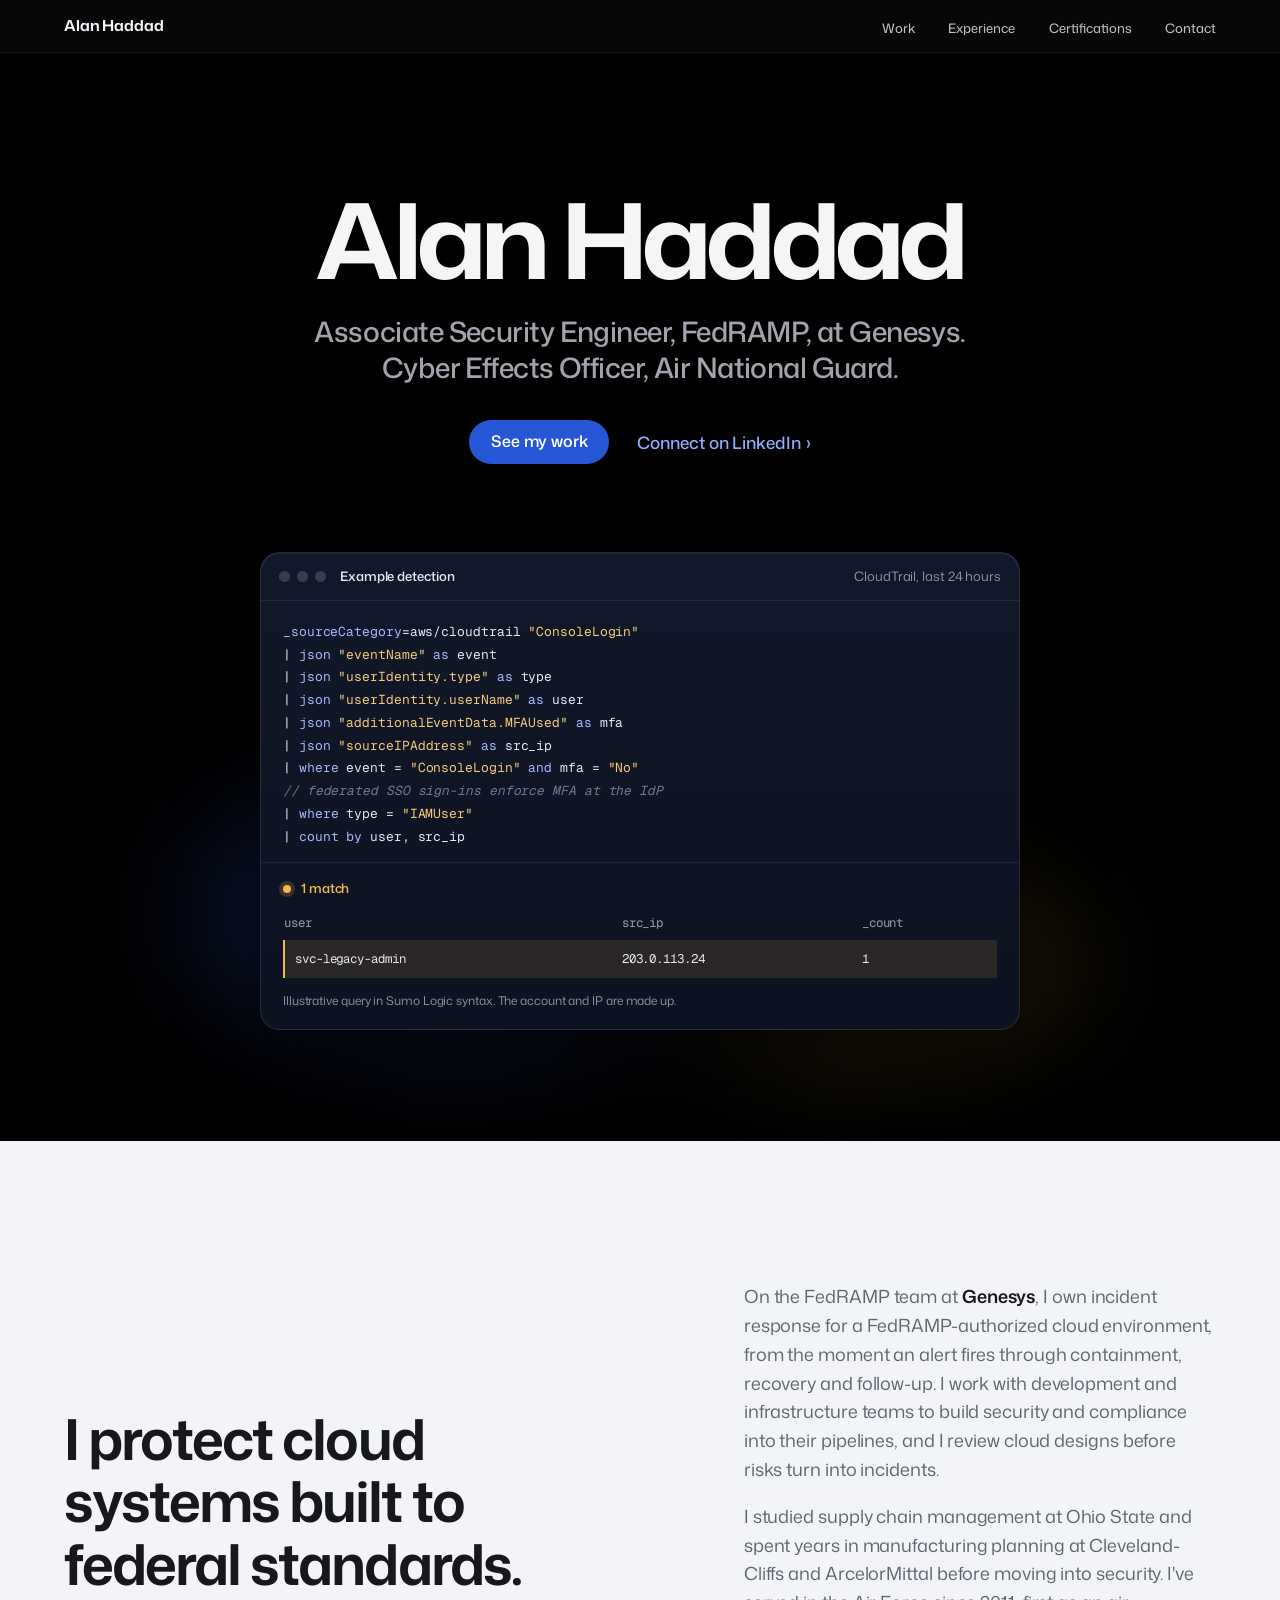
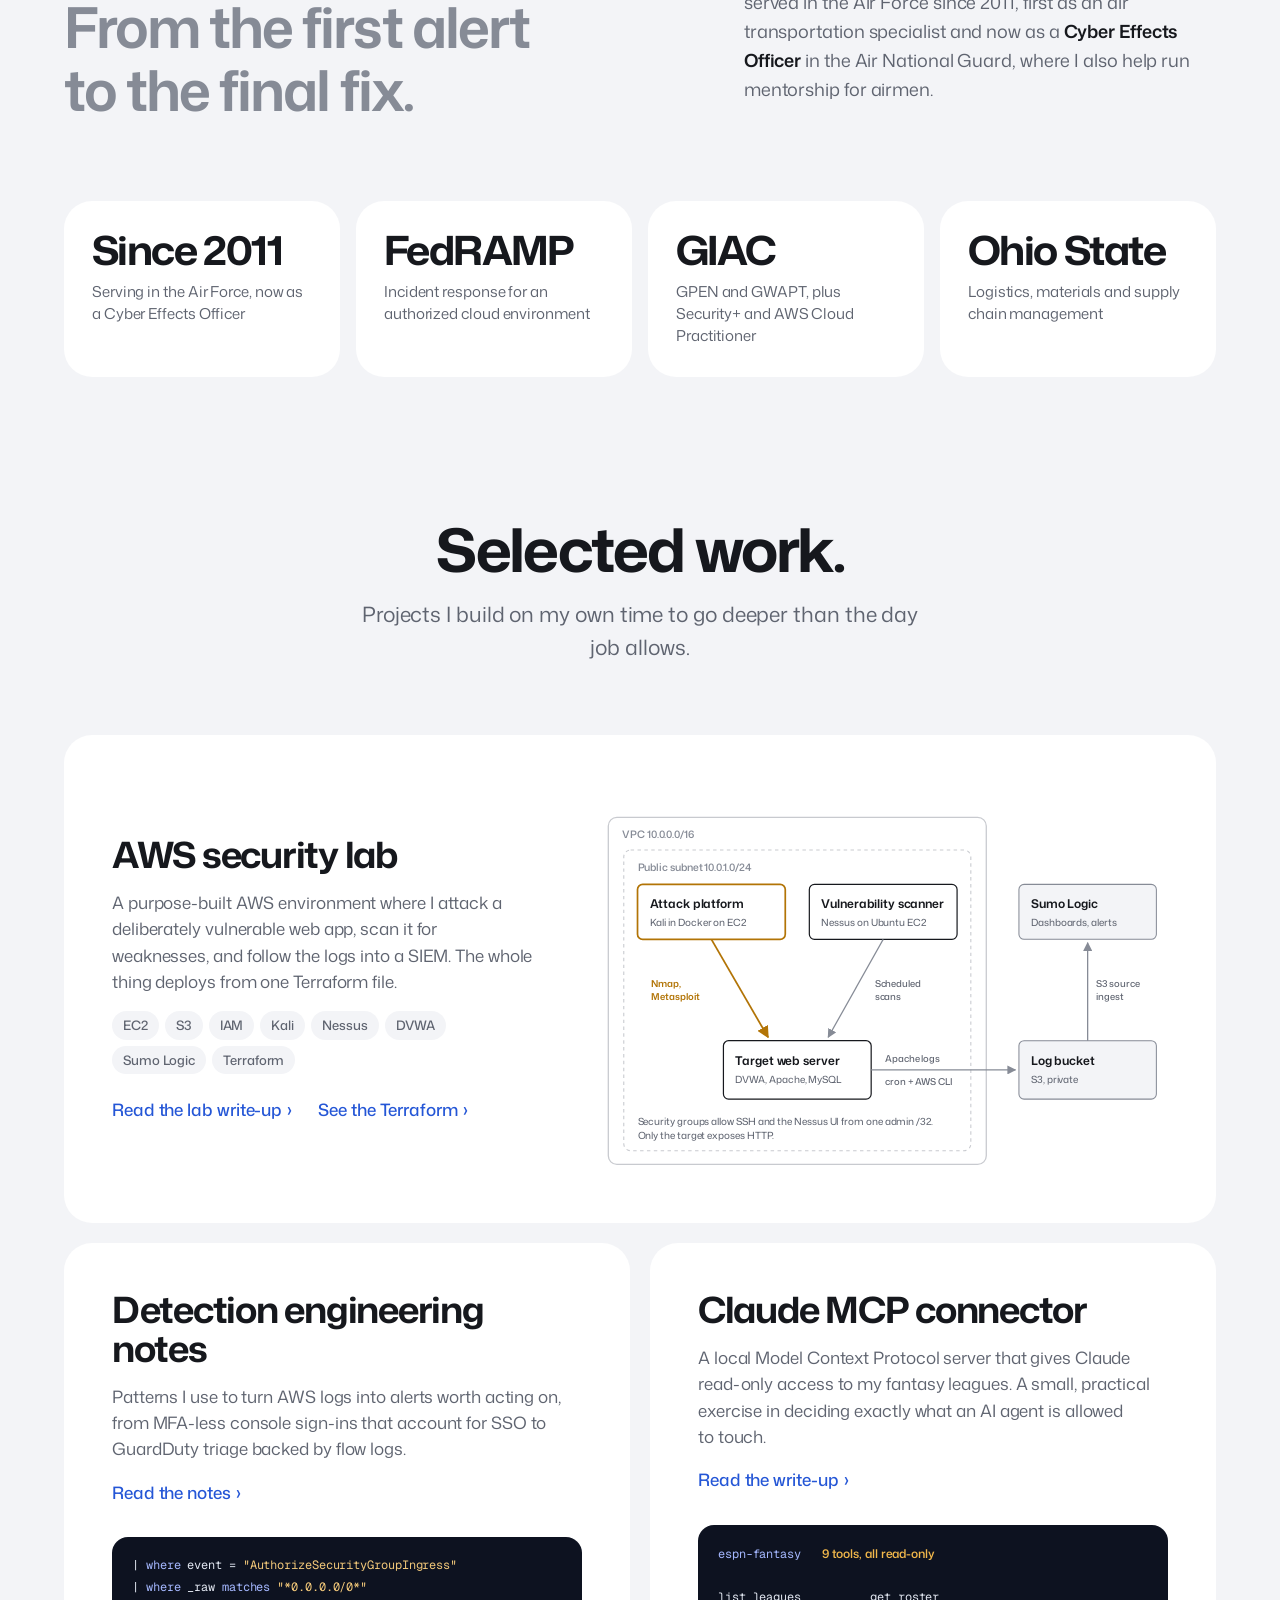
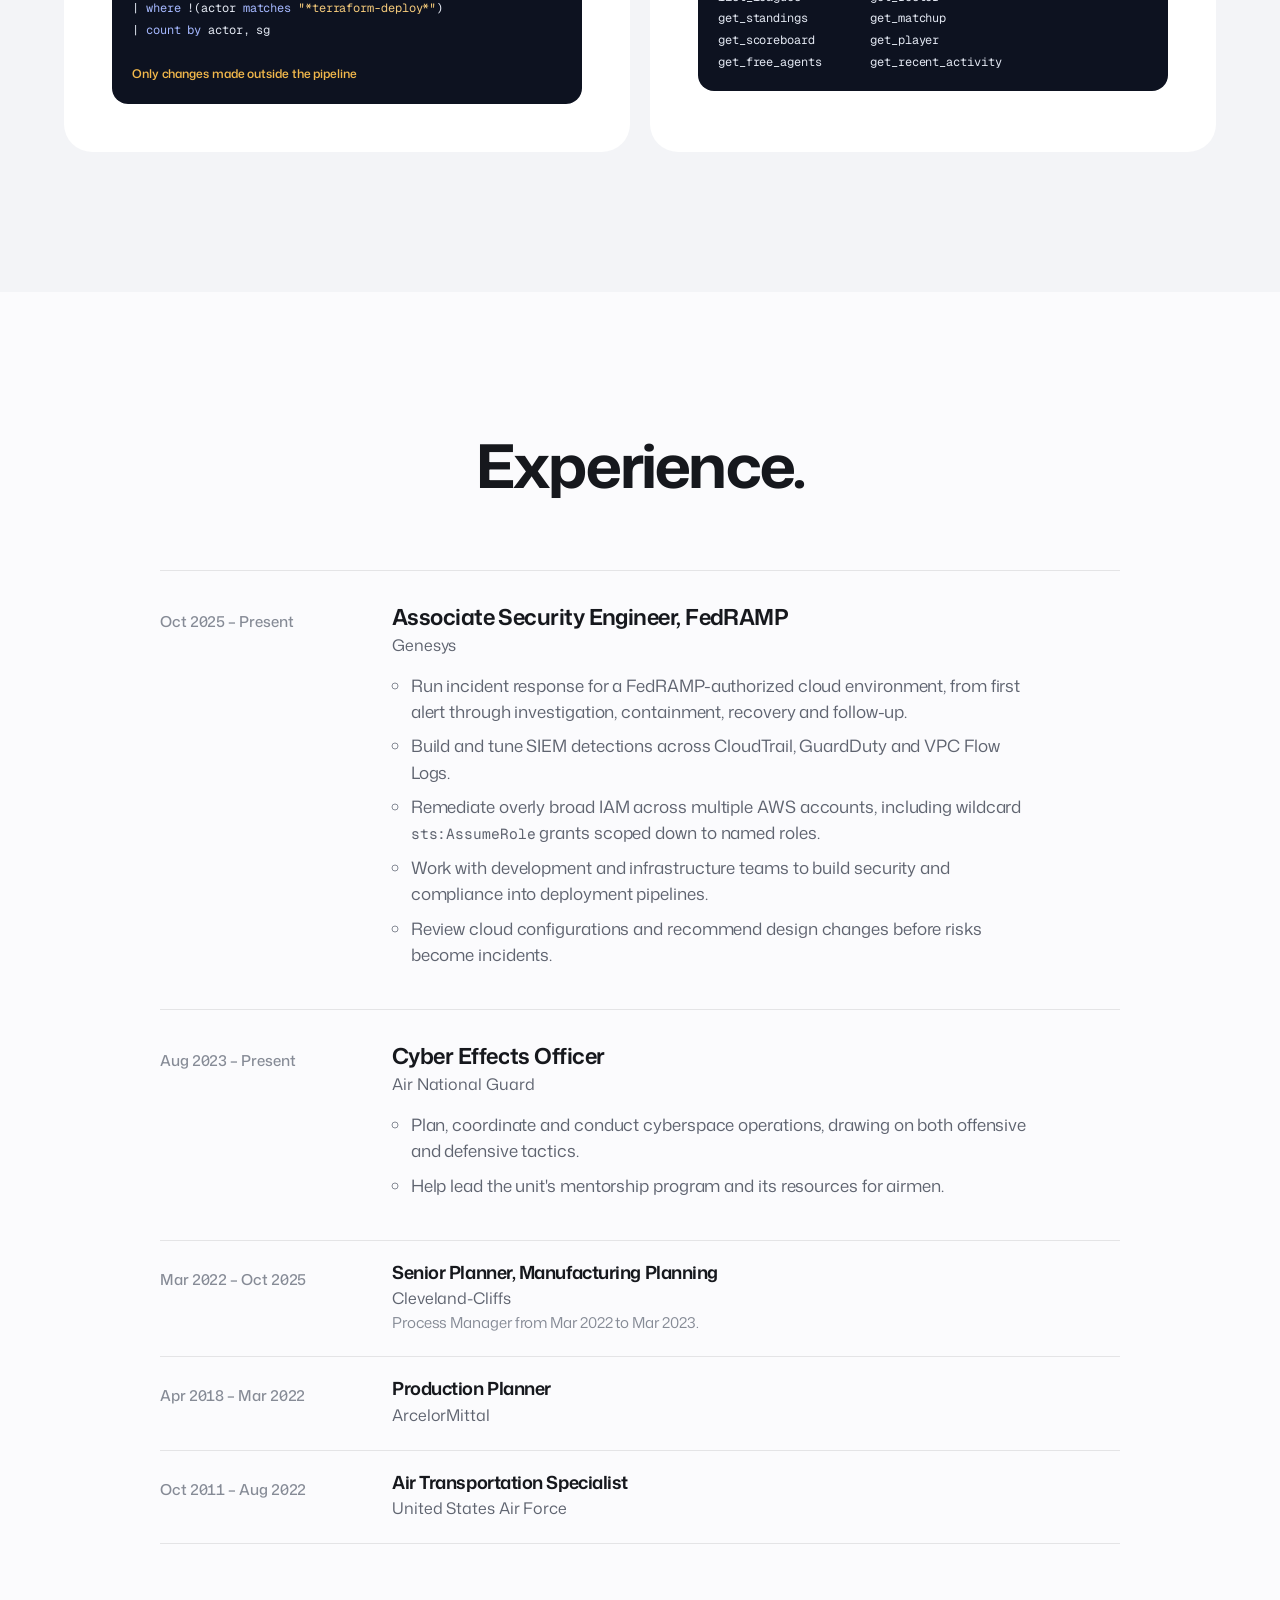
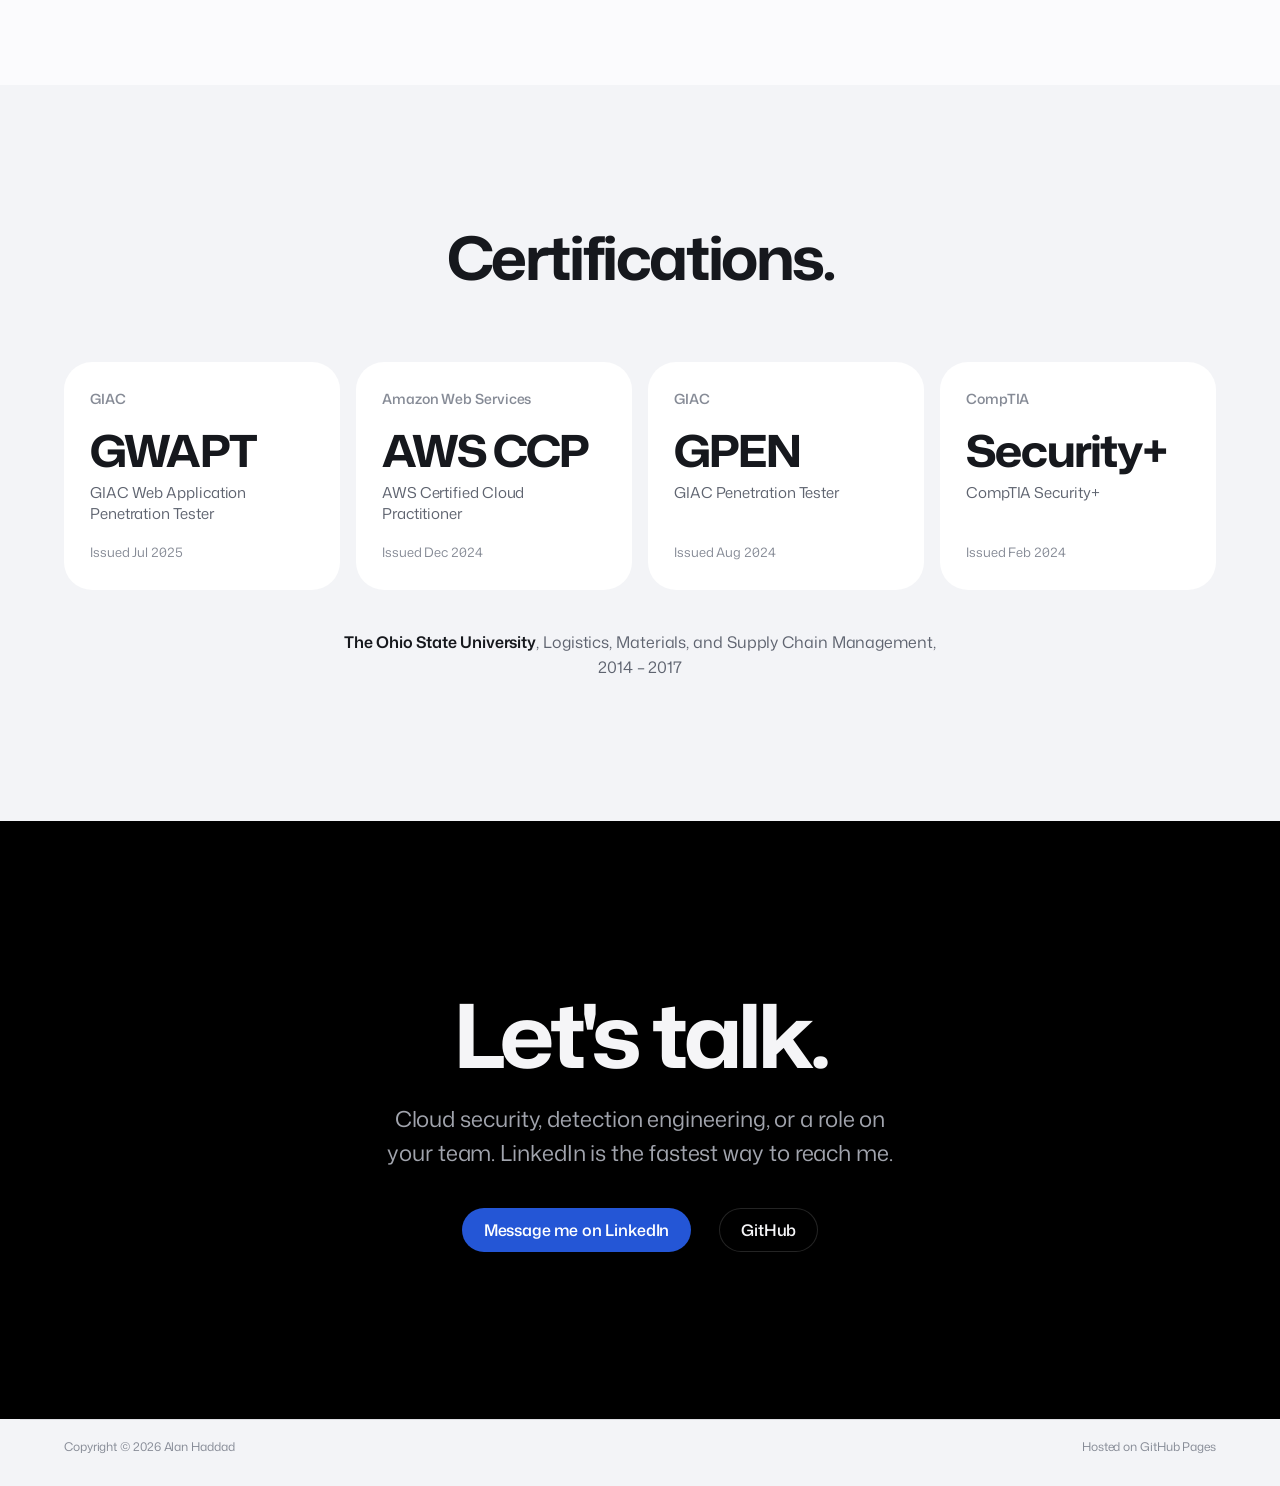
==== index.html @ dbb4e743 "Premium redesign pass and education update Switch to a single typeface (Mona Sans, with Geist Mono f" ====
<!doctype html>
<html lang="en">
<head>
  <meta charset="utf-8">
  <meta name="viewport" content="width=device-width, initial-scale=1">
  <title>Alan Haddad, security engineer</title>
  <meta name="description" content="Alan Haddad is a security engineer at Genesys protecting a FedRAMP-authorized cloud environment: incident response, detection engineering and secure delivery. Cyber Effects Officer, Air National Guard.">
  <link rel="canonical" href="https://alan-haddad.github.io/">
  <meta property="og:type" content="website">
  <meta property="og:title" content="Alan Haddad, security engineer">
  <meta property="og:description" content="Incident response, detection engineering and compliance for cloud environments built to federal standards.">
  <meta property="og:url" content="https://alan-haddad.github.io/">
  <meta property="og:image" content="https://alan-haddad.github.io/images/og.png">
  <meta name="twitter:card" content="summary_large_image">
  <meta name="theme-color" content="#000000">
  <link rel="icon" href="favicon.svg" type="image/svg+xml">
  <link rel="preload" href="assets/fonts/mona-sans-latin-wdth-normal.woff2" as="font" type="font/woff2" crossorigin>
  <link rel="stylesheet" href="assets/css/site.css">
  <script>document.documentElement.classList.add("js")</script>
</head>
<body>
  <a class="skip" href="#main">Skip to content</a>

  <header class="masthead">
    <div class="wrap-wide">
      <a class="wordmark" href="./">Alan Haddad</a>
      <nav class="site-nav" aria-label="Primary">
        <ul>
          <li><a href="#work">Work</a></li>
          <li class="opt"><a href="#experience">Experience</a></li>
          <li class="opt"><a href="#credentials">Certifications</a></li>
          <li><a href="#contact">Contact</a></li>
        </ul>
      </nav>
    </div>
  </header>

  <main id="main">
    <section class="hero" aria-labelledby="hero-title">
      <div class="wrap">
        <h1 class="hero-name" id="hero-title">Alan Haddad</h1>
        <p class="hero-role">Associate Security Engineer, FedRAMP, at Genesys. <br>Cyber Effects Officer, Air National Guard.</p>
        <div class="hero-links">
          <a class="pill" href="#work">See my work</a>
          <a class="chev" href="https://www.linkedin.com/in/alanhaddad9">Connect on LinkedIn</a>
        </div>

        <div class="stage-shot">
          <figure class="console" aria-label="Example detection query and its result">
            <div class="console-bar"><span class="dots" aria-hidden="true"><i></i><i></i><i></i></span><strong>Example detection</strong><span>CloudTrail, last 24 hours</span></div>
<pre><code><span class="ln" style="--i:0"><span class="k">_sourceCategory</span>=aws/cloudtrail <span class="s">"ConsoleLogin"</span></span><span class="ln" style="--i:1">| <span class="k">json</span> <span class="s">"eventName"</span> <span class="k">as</span> event</span><span class="ln" style="--i:2">| <span class="k">json</span> <span class="s">"userIdentity.type"</span> <span class="k">as</span> type</span><span class="ln" style="--i:3">| <span class="k">json</span> <span class="s">"userIdentity.userName"</span> <span class="k">as</span> user</span><span class="ln" style="--i:4">| <span class="k">json</span> <span class="s">"additionalEventData.MFAUsed"</span> <span class="k">as</span> mfa</span><span class="ln" style="--i:5">| <span class="k">json</span> <span class="s">"sourceIPAddress"</span> <span class="k">as</span> src_ip</span><span class="ln" style="--i:6">| <span class="k">where</span> event = <span class="s">"ConsoleLogin"</span> <span class="k">and</span> mfa = <span class="s">"No"</span></span><span class="ln" style="--i:7"><span class="c">// federated SSO sign-ins enforce MFA at the IdP</span></span><span class="ln" style="--i:8">| <span class="k">where</span> type = <span class="s">"IAMUser"</span></span><span class="ln" style="--i:9">| <span class="k">count by</span> user, src_ip</span></code></pre>
            <div class="console-result">
              <p class="console-status"><span class="dot" aria-hidden="true"></span>1 match</p>
              <table>
                <thead><tr><th scope="col">user</th><th scope="col">src_ip</th><th scope="col">_count</th></tr></thead>
                <tbody><tr><td>svc-legacy-admin</td><td>203.0.113.24</td><td>1</td></tr></tbody>
              </table>
              <p class="console-note">Illustrative query in Sumo Logic syntax. The account and IP are made up.</p>
            </div>
          </figure>
        </div>
      </div>
    </section>

    <section class="section band" id="about" aria-label="About">
      <div class="wrap-wide">
        <div class="about-grid">
          <p class="statement reveal">I protect cloud systems built to federal standards. <span>From the first alert to the final fix.</span></p>
          <div class="about-copy reveal">
            <p>On the FedRAMP team at <strong>Genesys</strong>, I own incident response for a FedRAMP-authorized cloud environment, from the moment an alert fires through containment, recovery and follow-up. I work with development and infrastructure teams to build security and compliance into their pipelines, and I review cloud designs before risks turn into incidents.</p>
<p>I studied supply chain management at Ohio State and spent years in manufacturing planning at Cleveland-Cliffs and ArcelorMittal before moving into security. I've served in the Air Force since 2011, first as an air transportation specialist and now as a <strong>Cyber Effects Officer</strong> in the Air National Guard, where I also help run mentorship for airmen.</p>
          </div>
        </div>
        <div class="tiles">
          <div class="tile reveal"><span class="big">Since 2011</span><span class="small">Serving in the Air Force, now as a Cyber Effects Officer</span></div>
          <div class="tile reveal"><span class="big">FedRAMP</span><span class="small">Incident response for an authorized cloud environment</span></div>
          <div class="tile reveal"><span class="big">GIAC</span><span class="small">GPEN and GWAPT, plus Security+ and AWS Cloud Practitioner</span></div>
          <div class="tile reveal"><span class="big">Ohio State</span><span class="small">Logistics, materials and supply chain management</span></div>
        </div>
      </div>
    </section>

    <section class="section band work-section" id="work" aria-labelledby="work-title">
      <div class="wrap-wide">
        <div class="kicker-head reveal">
          <h2 id="work-title">Selected work.</h2>
          <p>Projects I build on my own time to go deeper than the day job allows.</p>
        </div>

        <div class="bento">
          <article class="work work-feature reveal">
            <div>
              <h3>AWS security lab</h3>
              <p>A purpose-built AWS environment where I attack a deliberately vulnerable web app, scan it for weaknesses, and follow the logs into a SIEM. The whole thing deploys from one Terraform file.</p>
              <ul class="stack" aria-label="Technologies">
                <li>EC2</li><li>S3</li><li>IAM</li><li>Kali</li><li>Nessus</li><li>DVWA</li><li>Sumo Logic</li><li>Terraform</li>
              </ul>
              <div class="links"><a class="chev" href="network-map.html">Read the lab write-up</a><a class="chev" href="terraform.html">See the Terraform</a></div>
            </div>
            <div class="art-feature diagram-scroll">
              <svg class="diagram" viewBox="0 0 664 456" role="img" aria-labelledby="lab-dt lab-dd" xmlns="http://www.w3.org/2000/svg">
  <title id="lab-dt">AWS security lab architecture</title>
  <desc id="lab-dd">Inside a VPC, a Kali attack platform and a Nessus scanner both target a DVWA web server in one public subnet. The web server ships Apache logs to a private S3 bucket outside the VPC, and Sumo Logic ingests the bucket for dashboards and alerts.</desc>
  <defs>
    <marker id="lab-ah" viewBox="0 0 10 10" refX="9" refY="5" markerWidth="7" markerHeight="7" orient="auto-start-reverse"><path class="ah" d="M0 0 L10 5 L0 10 z"/></marker>
    <marker id="lab-ah-a" viewBox="0 0 10 10" refX="9" refY="5" markerWidth="7" markerHeight="7" orient="auto-start-reverse"><path class="ah-attack" d="M0 0 L10 5 L0 10 z"/></marker>
  </defs>

  <rect class="zone" x="12" y="40" width="440" height="404" rx="10"/>
  <text class="zone-label" x="28" y="64">VPC 10.0.0.0/16</text>
  <rect class="zone-inner" x="30" y="78" width="404" height="350" rx="8"/>
  <text class="zone-label" x="46" y="102">Public subnet 10.0.1.0/24</text>

  <rect class="node node-attack" x="46" y="118" width="172" height="64" rx="6"/>
  <text class="t" x="60" y="145">Attack platform</text>
  <text class="st" x="60" y="166">Kali in Docker on EC2</text>

  <rect class="node" x="246" y="118" width="172" height="64" rx="6"/>
  <text class="t" x="260" y="145">Vulnerability scanner</text>
  <text class="st" x="260" y="166">Nessus on Ubuntu EC2</text>

  <rect class="node" x="146" y="300" width="172" height="68" rx="6"/>
  <text class="t" x="160" y="328">Target web server</text>
  <text class="st" x="160" y="349">DVWA, Apache, MySQL</text>

  <path class="edge edge-attack" d="M132 182 L198 296" marker-end="url(#lab-ah-a)"/>
  <text class="el el-attack" x="62" y="238">Nmap,</text>
  <text class="el el-attack" x="62" y="253">Metasploit</text>
  <path class="edge" d="M332 182 L268 296" marker-end="url(#lab-ah)"/>
  <text class="el" x="322" y="238">Scheduled</text>
  <text class="el" x="322" y="253">scans</text>

  <text class="st" x="46" y="398">Security groups allow SSH and the Nessus UI from one admin /32.</text>
  <text class="st" x="46" y="414">Only the target exposes HTTP.</text>

  <rect class="node node-ext" x="490" y="300" width="160" height="68" rx="6"/>
  <text class="t" x="504" y="328">Log bucket</text>
  <text class="st" x="504" y="349">S3, private</text>

  <path class="edge" d="M318 334 L486 334" marker-end="url(#lab-ah)"/>
  <text class="el" x="334" y="325">Apache logs</text>
  <text class="el" x="334" y="352">cron + AWS CLI</text>

  <rect class="node node-ext" x="490" y="118" width="160" height="64" rx="6"/>
  <text class="t" x="504" y="145">Sumo Logic</text>
  <text class="st" x="504" y="166">Dashboards, alerts</text>

  <path class="edge" d="M570 300 L570 186" marker-end="url(#lab-ah)"/>
  <text class="el" x="580" y="238">S3 source</text>
  <text class="el" x="580" y="253">ingest</text>
</svg>
            </div>
          </article>

          <article class="work reveal">
            <h3>Detection engineering notes</h3>
            <p>Patterns I use to turn AWS logs into alerts worth acting on, from MFA-less console sign-ins that account for SSO to GuardDuty triage backed by flow logs.</p>
            <div class="links"><a class="chev" href="detection.html">Read the notes</a></div>
            <div class="art" aria-hidden="true">
<div class="mini-code">| <span class="k">where</span> event = <span class="s">"AuthorizeSecurityGroupIngress"</span>
| <span class="k">where</span> _raw <span class="k">matches</span> <span class="s">"*0.0.0.0/0*"</span>
| <span class="k">where</span> !(actor <span class="k">matches</span> <span class="s">"*terraform-deploy*"</span>)
| <span class="k">count by</span> actor, sg

<span class="hit">Only changes made outside the pipeline</span></div>
            </div>
          </article>

          <article class="work reveal">
            <h3>Claude MCP connector</h3>
            <p>A local Model Context Protocol server that gives Claude read-only access to my fantasy leagues. A small, practical exercise in deciding exactly what an AI agent is allowed to touch.</p>
            <div class="links"><a class="chev" href="mcp-connector.html">Read the write-up</a></div>
            <div class="art" aria-hidden="true">
<div class="mini-code"><span class="k">espn-fantasy</span>   <span class="hit">9 tools, all read-only</span>

list_leagues          get_roster
get_standings         get_matchup
get_scoreboard        get_player
get_free_agents       get_recent_activity</div>
            </div>
          </article>
        </div>
      </div>
    </section>

    <section class="section" id="experience" aria-labelledby="exp-title">
      <div class="wrap-wide">
        <div class="kicker-head reveal"><h2 id="exp-title">Experience.</h2></div>
        <ol class="timeline reveal" reversed>
          <li><div class="when">Oct 2025&nbsp;&ndash;&nbsp;Present</div><div><h3>Associate Security Engineer, FedRAMP</h3><p class="org">Genesys</p><ul><li>Run incident response for a FedRAMP-authorized cloud environment, from first alert through investigation, containment, recovery and follow-up.</li><li>Build and tune SIEM detections across CloudTrail, GuardDuty and VPC Flow Logs.</li><li>Remediate overly broad IAM across multiple AWS accounts, including wildcard <code>sts:AssumeRole</code> grants scoped down to named roles.</li><li>Work with development and infrastructure teams to build security and compliance into deployment pipelines.</li><li>Review cloud configurations and recommend design changes before risks become incidents.</li></ul></div></li>
          <li><div class="when">Aug 2023&nbsp;&ndash;&nbsp;Present</div><div><h3>Cyber Effects Officer</h3><p class="org">Air National Guard</p><ul><li>Plan, coordinate and conduct cyberspace operations, drawing on both offensive and defensive tactics.</li><li>Help lead the unit's mentorship program and its resources for airmen.</li></ul></div></li>
          <li class="brief"><div class="when">Mar 2022&nbsp;&ndash;&nbsp;Oct 2025</div><div><h3>Senior Planner, Manufacturing Planning</h3><p class="org">Cleveland-Cliffs</p><p class="note">Process Manager from Mar 2022 to Mar 2023.</p></div></li>
          <li class="brief"><div class="when">Apr 2018&nbsp;&ndash;&nbsp;Mar 2022</div><div><h3>Production Planner</h3><p class="org">ArcelorMittal</p></div></li>
          <li class="brief"><div class="when">Oct 2011&nbsp;&ndash;&nbsp;Aug 2022</div><div><h3>Air Transportation Specialist</h3><p class="org">United States Air Force</p></div></li>
        </ol>
      </div>
    </section>

    <section class="section band" id="credentials" aria-labelledby="cred-title">
      <div class="wrap-wide">
        <div class="kicker-head reveal"><h2 id="cred-title">Certifications.</h2></div>
        <div class="cert-grid">
          <article class="cert reveal"><span class="issuer">GIAC</span><h3 class="abbr">GWAPT</h3><span class="name">GIAC Web Application Penetration Tester</span><span class="issued">Issued Jul 2025</span></article>
          <article class="cert reveal"><span class="issuer">Amazon Web Services</span><h3 class="abbr">AWS CCP</h3><span class="name">AWS Certified Cloud Practitioner</span><span class="issued">Issued Dec 2024</span></article>
          <article class="cert reveal"><span class="issuer">GIAC</span><h3 class="abbr">GPEN</h3><span class="name">GIAC Penetration Tester</span><span class="issued">Issued Aug 2024</span></article>
          <article class="cert reveal"><span class="issuer">CompTIA</span><h3 class="abbr">Security+</h3><span class="name">CompTIA Security+</span><span class="issued">Issued Feb 2024</span></article>
        </div>
        <p class="education reveal"><strong>The Ohio State University</strong>, Logistics, Materials, and Supply Chain Management, 2014&nbsp;&ndash;&nbsp;2017</p>
      </div>
    </section>

    <section class="contact" id="contact" aria-labelledby="contact-title">
      <div class="wrap">
        <h2 class="reveal" id="contact-title">Let's talk.</h2>
        <p class="reveal">Cloud security, detection engineering, or a role on your team. LinkedIn is the fastest way to reach me.</p>
        <div class="hero-links reveal">
          <a class="pill" href="https://www.linkedin.com/in/alanhaddad9">Message me on LinkedIn</a>
          <a class="pill pill-ghost" href="https://github.com/alan-haddad">GitHub</a>
        </div>
      </div>
    </section>
  </main>

  <footer class="site-footer">
    <div class="wrap-wide">
      <span>Copyright &copy; 2026 Alan Haddad</span>
      <span>Hosted on GitHub Pages</span>
    </div>
  </footer>
  <script src="assets/js/reveal.js" defer></script>
</body>
</html>
---- assets/css/site.css ----
/* ==========================================================================
   alan-haddad.github.io
   One typeface (Mona Sans), quiet neutrals, black stages for the big moments.
   ========================================================================== */

/* Self-hosted variable fonts (SIL Open Font License, see assets/fonts/OFL.txt) */
@font-face {
  font-family: "Mona Sans";
  src: url("../fonts/mona-sans-latin-wdth-normal.woff2") format("woff2-variations"),
       url("../fonts/mona-sans-latin-wdth-normal.woff2") format("woff2");
  font-weight: 200 900;
  font-stretch: 75% 125%;
  font-style: normal;
  font-display: swap;
}
@font-face {
  font-family: "Geist Mono";
  src: url("../fonts/geist-mono-latin-wght-normal.woff2") format("woff2-variations"),
       url("../fonts/geist-mono-latin-wght-normal.woff2") format("woff2");
  font-weight: 100 900;
  font-style: normal;
  font-display: swap;
}

:root {
  --page: #fbfbfd;
  --band: #f3f4f7;
  --tile: #ffffff;
  --ink: #16181d;
  --ink-2: #5f6470;
  --ink-3: #868b96;
  --hairline: rgba(20, 24, 33, 0.1);
  --accent: #2456d6;
  --accent-hover: #1a44b3;
  --signal: #b27406;
  --signal-soft: #fff1d2;

  /* the black stage used by the hero and contact */
  --stage: #000000;
  --stage-ink: #f5f5f7;
  --stage-ink-2: #a1a4ad;
  --stage-hairline: rgba(255, 255, 255, 0.14);

  /* console / code surfaces */
  --console: #0d1220;
  --console-2: #151c2e;
  --console-ink: #e3e8f2;
  --console-dim: #8b95aa;
  --console-key: #a5b8ff;
  --console-str: #f3c97a;
  --console-com: #6f7b93;
  --amber: #f2b84b;

  --font: "Mona Sans", -apple-system, BlinkMacSystemFont, "Segoe UI", Helvetica, Arial, sans-serif;
  --mono: "Geist Mono", ui-monospace, SFMono-Regular, Menlo, Consolas, monospace;

  --wrap: 1080px;
  --wrap-wide: 1240px;
  --gutter: clamp(18px, 4vw, 44px);
  --radius-tile: 28px;
  --radius-sm: 14px;
  --ease: cubic-bezier(0.22, 0.8, 0.24, 1);
  color-scheme: light;
}

@media (prefers-color-scheme: dark) {
  :root:not([data-theme="light"]) {
    --page: #000000;
    --band: #0b0c0f;
    --tile: #15171c;
    --ink: #f5f5f7;
    --ink-2: #a1a4ad;
    --ink-3: #7d818c;
    --hairline: rgba(255, 255, 255, 0.12);
    --accent: #7ea2ff;
    --accent-hover: #a3bdff;
    --signal: #f2b84b;
    --signal-soft: #2b2312;
    color-scheme: dark;
  }
}
:root[data-theme="dark"] {
  --page: #000000;
  --band: #0b0c0f;
  --tile: #15171c;
  --ink: #f5f5f7;
  --ink-2: #a1a4ad;
  --ink-3: #7d818c;
  --hairline: rgba(255, 255, 255, 0.12);
  --accent: #7ea2ff;
  --accent-hover: #a3bdff;
  --signal: #f2b84b;
  --signal-soft: #2b2312;
  color-scheme: dark;
}

/* ---------- base ---------- */

*, *::before, *::after { box-sizing: border-box; }
html { -webkit-text-size-adjust: 100%; text-size-adjust: 100%; scroll-behavior: smooth; scroll-padding-top: 64px; }
@media (prefers-reduced-motion: reduce) { html { scroll-behavior: auto; } }

body {
  margin: 0;
  background: var(--page);
  color: var(--ink);
  font-family: var(--font);
  font-size: 1.0625rem;
  line-height: 1.55;
  letter-spacing: -0.005em;
  -webkit-font-smoothing: antialiased;
  -moz-osx-font-smoothing: grayscale;
  text-rendering: optimizeLegibility;
}

img, svg { max-width: 100%; height: auto; display: block; }

a { color: var(--accent); text-decoration: none; }
a:hover { color: var(--accent-hover); text-decoration: underline; text-underline-offset: 0.2em; }

:focus-visible { outline: 2px solid var(--accent); outline-offset: 3px; border-radius: 6px; }

h1, h2, h3, h4 { margin: 0; font-weight: 650; letter-spacing: -0.025em; line-height: 1.08; color: inherit; }
p { margin: 0 0 1em; text-wrap: pretty; }

.skip {
  position: absolute; left: 12px; top: -60px; z-index: 100;
  background: var(--ink); color: var(--page);
  padding: 8px 14px; border-radius: 8px; font-size: 0.875rem;
}
.skip:focus { top: 12px; }

.wrap { max-width: var(--wrap); margin: 0 auto; padding: 0 var(--gutter); }
.wrap-wide { max-width: var(--wrap-wide); margin: 0 auto; padding: 0 var(--gutter); }

/* chevron link, the one recurring call to action */
.chev { font-weight: 500; white-space: nowrap; }
.chev::after { content: "\203A"; display: inline-block; margin-left: 0.3em; transition: transform 200ms var(--ease); }
.chev:hover { text-decoration: underline; }
.chev:hover::after { transform: translateX(2px); }

.pill {
  display: inline-flex; align-items: center; justify-content: center;
  min-height: 44px; padding: 0 22px; border-radius: 999px;
  background: var(--accent); color: #fff;
  font-size: 1rem; font-weight: 550; letter-spacing: -0.01em;
  transition: background-color 200ms var(--ease);
}
.pill:hover { background: var(--accent-hover); color: #fff; text-decoration: none; }
.pill-ghost { background: transparent; color: var(--stage-ink); box-shadow: inset 0 0 0 1px var(--stage-hairline); }
.pill-ghost:hover { background: rgba(255, 255, 255, 0.08); color: var(--stage-ink); }

/* ---------- global nav: dark glass, always ---------- */

.masthead {
  position: sticky; top: 0; z-index: 50;
  background: rgba(10, 11, 14, 0.72);
  -webkit-backdrop-filter: saturate(180%) blur(20px);
  backdrop-filter: saturate(180%) blur(20px);
  border-bottom: 1px solid rgba(255, 255, 255, 0.08);
  margin-bottom: -53px; /* float over the black stage below */
}
@supports not ((backdrop-filter: blur(1px)) or (-webkit-backdrop-filter: blur(1px))) {
  .masthead { background: rgba(10, 11, 14, 0.96); }
}
.masthead .wrap-wide { display: flex; align-items: center; justify-content: space-between; gap: 24px; height: 52px; }
.wordmark { color: #f5f5f7; font-size: 0.9375rem; font-weight: 650; letter-spacing: -0.01em; font-stretch: 108%; white-space: nowrap; }
.wordmark:hover { color: #fff; text-decoration: none; }
.site-nav ul { list-style: none; display: flex; gap: clamp(16px, 2.6vw, 34px); margin: 0; padding: 0; }
.site-nav a { color: rgba(245, 245, 247, 0.78); font-size: 0.8125rem; font-weight: 450; letter-spacing: 0; }
.site-nav a:hover, .site-nav a[aria-current="page"] { color: #fff; text-decoration: none; }
@media (max-width: 640px) { .site-nav .opt { display: none; } }

/* ---------- hero stage ---------- */

.hero {
  background: var(--stage);
  color: var(--stage-ink);
  text-align: center;
  padding: calc(53px + clamp(72px, 12vw, 136px)) 0 clamp(64px, 9vw, 112px);
  overflow: hidden;
  position: relative;
}
.hero-name {
  font-size: clamp(3rem, 9vw, 6.5rem);
  font-weight: 680;
  font-stretch: 112%;
  letter-spacing: -0.045em;
  line-height: 0.98;
}
.hero-role {
  font-size: clamp(1.1875rem, 2.4vw, 1.75rem);
  font-weight: 520;
  letter-spacing: -0.02em;
  line-height: 1.3;
  color: var(--stage-ink-2);
  max-width: 44ch;
  margin: 22px auto 0;
}
.hero-links { display: flex; flex-wrap: wrap; justify-content: center; align-items: center; gap: 14px 28px; margin-top: 34px; }
.hero-links .chev { color: #8fb0ff; font-size: 1.0625rem; }

.stage-shot { position: relative; max-width: 760px; margin: clamp(56px, 8vw, 88px) auto 0; text-align: left; }
.stage-shot::before {
  content: ""; position: absolute; inset: 12% -14% -18%; z-index: 0; pointer-events: none;
  background:
    radial-gradient(50% 55% at 30% 60%, rgba(64, 110, 255, 0.34), transparent 70%),
    radial-gradient(40% 45% at 75% 70%, rgba(242, 184, 75, 0.2), transparent 70%);
  filter: blur(36px);
}

/* ---------- detection console ---------- */

.console {
  position: relative; z-index: 1;
  margin: 0;
  background: linear-gradient(180deg, #111829 0%, var(--console) 100%);
  color: var(--console-ink);
  border-radius: 20px;
  border: 1px solid rgba(255, 255, 255, 0.1);
  box-shadow: 0 1px 0 rgba(255, 255, 255, 0.06) inset, 0 40px 80px -24px rgba(0, 0, 0, 0.8);
  font-family: var(--mono);
  font-size: 0.8125rem;
  line-height: 1.75;
  overflow: hidden;
}
.console-bar {
  display: flex; align-items: center; gap: 14px;
  padding: 12px 18px;
  border-bottom: 1px solid rgba(255, 255, 255, 0.07);
  font-family: var(--font); font-size: 0.8125rem; color: var(--console-dim);
}
.console-bar .dots { display: flex; gap: 7px; }
.console-bar .dots i { width: 11px; height: 11px; border-radius: 50%; background: rgba(255, 255, 255, 0.16); }
.console-bar strong { color: var(--console-ink); font-weight: 550; }
.console-bar span:last-child { margin-left: auto; }
.console pre { margin: 0; padding: 20px 22px 14px; white-space: pre; overflow-x: auto; font: inherit; }
.console .k { color: var(--console-key); }
.console .s { color: var(--console-str); }
.console .c { color: var(--console-com); font-style: italic; }
.console .ln { display: block; }
.console-result { border-top: 1px solid rgba(255, 255, 255, 0.07); padding: 14px 22px 18px; }
.console-status { font-family: var(--font); font-size: 0.8125rem; font-weight: 550; color: var(--amber); margin: 0 0 10px; display: flex; gap: 10px; align-items: center; }
.console-status .dot { width: 8px; height: 8px; border-radius: 50%; background: var(--amber); box-shadow: 0 0 0 4px rgba(242, 184, 75, 0.18); }
.console table { width: 100%; border-collapse: collapse; font-size: 0.78rem; }
.console th { text-align: left; font-weight: 450; color: var(--console-dim); padding: 2px 12px 6px 0; }
.console td { padding: 8px 12px 8px 0; white-space: nowrap; }
.console tbody tr { background: rgba(242, 184, 75, 0.12); }
.console tbody td:first-child { padding-left: 10px; border-left: 2px solid var(--amber); border-radius: 2px 0 0 2px; }
.console-note { font-family: var(--font); font-size: 0.75rem; color: var(--console-dim); margin: 12px 0 0; }
.console pre code, .code pre code { background: none; border: 0; padding: 0; border-radius: 0; font: inherit; color: inherit; }

@media (max-width: 480px) {
  .console { font-size: 0.6875rem; border-radius: 16px; }
  .console pre { padding: 16px 14px 10px; }
  .console-result { padding: 12px 14px 14px; }
  .console-bar span:last-child { display: none; }
}

/* the hero's one orchestrated moment: shot rises, query lands, a match surfaces */
@media (prefers-reduced-motion: no-preference) {
  .stage-shot { animation: rise 1100ms var(--ease) 150ms both; }
  .console .ln { opacity: 0; animation: ln-in 280ms ease-out forwards; animation-delay: calc(700ms + var(--i, 0) * 110ms); }
  .console-result { opacity: 0; animation: ln-in 320ms ease-out 1950ms forwards; }
  .console tbody tr { animation: flag 1400ms ease-out 2150ms both; }
  @keyframes rise { from { opacity: 0; transform: translateY(40px) scale(0.98); } to { opacity: 1; transform: none; } }
  @keyframes ln-in { from { opacity: 0; transform: translateY(3px); } to { opacity: 1; transform: none; } }
  @keyframes flag { 0% { background: rgba(242, 184, 75, 0); } 35% { background: rgba(242, 184, 75, 0.36); } 100% { background: rgba(242, 184, 75, 0.12); } }
}

/* ---------- scroll reveal (only when JS has marked the page) ---------- */

@media (prefers-reduced-motion: no-preference) {
  .js .reveal { opacity: 0; transform: translateY(28px); transition: opacity 900ms var(--ease), transform 900ms var(--ease); }
  .js .reveal.in { opacity: 1; transform: none; }
}

/* ---------- sections ---------- */

.section { padding: clamp(80px, 11vw, 144px) 0; }
.band { background: var(--band); }
.band + .band { padding-top: 0; }
.visually-hidden { position: absolute; width: 1px; height: 1px; overflow: hidden; clip: rect(0 0 0 0); white-space: nowrap; }

.kicker-head { text-align: center; margin: 0 auto clamp(44px, 6vw, 72px); max-width: 46rem; }
.kicker-head h2 { font-size: clamp(2.25rem, 5.4vw, 3.75rem); font-weight: 680; font-stretch: 106%; letter-spacing: -0.04em; }
.kicker-head p { color: var(--ink-2); font-size: clamp(1.0625rem, 1.8vw, 1.3125rem); margin: 16px auto 0; max-width: 36rem; }

/* statement: two-tone, Apple-style */
.statement { font-size: clamp(2rem, 4.8vw, 3.5rem); font-weight: 650; letter-spacing: -0.035em; line-height: 1.12; max-width: 14ch; margin: 0; }
.statement span { color: var(--ink-3); }

.about-grid { display: grid; grid-template-columns: minmax(0, 1.25fr) minmax(0, 1fr); gap: clamp(40px, 7vw, 96px); align-items: end; }
.about-copy p { color: var(--ink-2); font-size: 1.125rem; line-height: 1.6; max-width: 58ch; }
.about-copy p strong { color: var(--ink); font-weight: 600; }
@media (max-width: 860px) { .about-grid { grid-template-columns: minmax(0, 1fr); } }

/* highlight tiles */
.tiles { display: grid; grid-template-columns: repeat(4, minmax(0, 1fr)); gap: 16px; margin-top: clamp(48px, 7vw, 80px); }
.tile { background: var(--tile); border-radius: var(--radius-tile); padding: 28px 28px 30px; }
.tile .big { display: block; font-size: clamp(1.875rem, 3.2vw, 2.5rem); font-weight: 680; font-stretch: 108%; letter-spacing: -0.04em; line-height: 1.05; margin-bottom: 10px; }
.tile .small { display: block; color: var(--ink-2); font-size: 0.9375rem; line-height: 1.45; }
@media (max-width: 960px) { .tiles { grid-template-columns: repeat(2, minmax(0, 1fr)); } }
@media (max-width: 600px) {
  .tiles { gap: 12px; }
  .tile { padding: 20px 18px 22px; border-radius: 22px; }
  .tile .big { font-size: 1.5rem; }
  .tile .small { font-size: 0.875rem; }
  .hero-role { font-size: 1.125rem; }
  .hero-role br { display: none; }
  .mini-code { font-size: 0.6875rem; padding: 14px 16px; }
}
@media (max-width: 340px) { .tiles { grid-template-columns: minmax(0, 1fr); } }

/* work bento */
.bento { display: grid; grid-template-columns: repeat(2, minmax(0, 1fr)); gap: 20px; }
.work {
  background: var(--tile); border-radius: var(--radius-tile);
  padding: clamp(28px, 4vw, 48px);
  display: flex; flex-direction: column;
  overflow: hidden;
}
.work-feature { grid-column: 1 / -1; display: grid; grid-template-columns: minmax(0, 0.85fr) minmax(0, 1.15fr); gap: clamp(28px, 5vw, 64px); align-items: center; }
.work h3 { font-size: clamp(1.625rem, 3vw, 2.25rem); font-weight: 670; font-stretch: 106%; letter-spacing: -0.035em; margin-bottom: 14px; }
.work p { color: var(--ink-2); font-size: 1.0625rem; max-width: 46ch; }
.work .links { display: flex; flex-wrap: wrap; gap: 8px 26px; font-size: 1.0625rem; }
.work .art { margin-top: 32px; }
.stack { list-style: none; display: flex; flex-wrap: wrap; gap: 6px; margin: 4px 0 22px; padding: 0; }
.stack li { font-size: 0.8125rem; font-weight: 500; color: var(--ink-2); background: var(--band); border-radius: 999px; padding: 4px 11px; }
@media (max-width: 860px) {
  .bento { grid-template-columns: minmax(0, 1fr); }
  .work-feature { grid-template-columns: minmax(0, 1fr); }
  .work-feature .art-feature { order: -1; }
}

/* mini art for the two smaller tiles */
.mini-code {
  background: var(--console); color: var(--console-ink);
  border-radius: 16px; padding: 18px 20px;
  font-family: var(--mono); font-size: 0.75rem; line-height: 1.8;
  white-space: pre; overflow-x: auto;
}
.mini-code .k { color: var(--console-key); }
.mini-code .s { color: var(--console-str); }
.mini-code .hit { color: var(--amber); font-family: var(--font); font-weight: 550; }

/* experience */
.timeline { list-style: none; margin: 0 auto; padding: 0; max-width: 60rem; }
.timeline > li { display: grid; grid-template-columns: 12rem minmax(0, 1fr); gap: 6px 40px; padding: 34px 0; border-top: 1px solid var(--hairline); }
.timeline > li:last-child { border-bottom: 1px solid var(--hairline); }
.when { font-size: 0.9375rem; font-weight: 500; color: var(--ink-3); font-variant-numeric: tabular-nums; padding-top: 5px; }
.timeline h3 { font-size: 1.375rem; font-weight: 640; letter-spacing: -0.025em; }
.timeline .org { color: var(--ink-2); font-size: 1rem; margin: 4px 0 14px; }
.timeline ul { margin: 0; padding-left: 1.1em; color: var(--ink-2); }
.timeline li li { margin-bottom: 8px; max-width: 62ch; }
.timeline li li::marker { color: var(--ink-3); }
.timeline .note { color: var(--ink-3); font-size: 0.9375rem; margin: 0; }
.timeline > li.brief { padding: 22px 0; }
.timeline > li.brief h3 { font-size: 1.125rem; }
.timeline > li.brief .org { margin-bottom: 0; }
.timeline code, .prose code { font-family: var(--mono); font-size: 0.86em; }
@media (max-width: 700px) { .timeline > li { grid-template-columns: minmax(0, 1fr); } }

/* certifications */
.cert-grid { display: grid; grid-template-columns: repeat(4, minmax(0, 1fr)); gap: 16px; }
.cert { background: var(--tile); border-radius: var(--radius-tile); padding: 26px 26px 28px; display: flex; flex-direction: column; min-height: 220px; }
.cert .issuer { color: var(--ink-3); font-size: 0.875rem; font-weight: 550; }
.cert .abbr { font-size: clamp(2rem, 3.6vw, 2.75rem); font-weight: 700; font-stretch: 110%; letter-spacing: -0.04em; line-height: 1; margin: 18px 0 10px; }
.cert .name { color: var(--ink-2); font-size: 0.9375rem; line-height: 1.4; }
.cert .issued { margin-top: auto; padding-top: 18px; color: var(--ink-3); font-size: 0.8125rem; font-variant-numeric: tabular-nums; }
.education { text-align: center; color: var(--ink-2); font-size: 1rem; margin: 40px auto 0; max-width: 40rem; }
.education strong { color: var(--ink); font-weight: 600; }
@media (max-width: 960px) { .cert-grid { grid-template-columns: repeat(2, minmax(0, 1fr)); } }
@media (max-width: 600px) { .cert { min-height: 0; padding: 20px 18px 22px; border-radius: 22px; } .cert .abbr { font-size: 1.625rem; margin: 12px 0 8px; } .cert .name { font-size: 0.875rem; } }
@media (max-width: 340px) { .cert-grid { grid-template-columns: minmax(0, 1fr); } }

/* contact stage */
.contact { background: var(--stage); color: var(--stage-ink); text-align: center; padding: clamp(96px, 13vw, 168px) 0; }
.contact h2 { font-size: clamp(2.75rem, 8vw, 5.5rem); font-weight: 680; font-stretch: 110%; letter-spacing: -0.045em; }
.contact p { color: var(--stage-ink-2); font-size: clamp(1.0625rem, 2vw, 1.375rem); max-width: 32rem; margin: 20px auto 0; }
.contact .hero-links { margin-top: 38px; }

/* footer */
.site-footer { background: var(--band); color: var(--ink-3); font-size: 0.75rem; padding: 0 0 30px; }
main > .prose:last-child { padding-bottom: clamp(72px, 10vw, 128px); }
.site-footer .wrap-wide { display: flex; flex-wrap: wrap; justify-content: space-between; gap: 10px; border-top: 1px solid var(--hairline); padding-top: 18px; }
.site-footer a { color: var(--ink-2); }
.contact + .site-footer, main + .site-footer { padding-top: 0; }
.contact + .site-footer .wrap-wide { border-top: 0; }

/* ---------- architecture diagrams (inline SVG) ---------- */

.diagram { width: 100%; font-family: var(--font); }
.diagram .zone { fill: none; stroke: var(--ink-3); stroke-opacity: 0.45; stroke-width: 1.5; }
.diagram .zone-inner { fill: none; stroke: var(--ink-3); stroke-opacity: 0.45; stroke-width: 1.25; stroke-dasharray: 4 4; }
.diagram .zone-label { fill: var(--ink-3); font-size: 12px; font-weight: 550; }
.diagram .node { fill: var(--tile); stroke: var(--ink); stroke-width: 1.4; }
.diagram .node-ext { fill: var(--band); stroke: var(--ink-3); stroke-width: 1.2; }
.diagram .node-attack { stroke: var(--signal); stroke-width: 2; }
.diagram .t { fill: var(--ink); font-size: 14px; font-weight: 620; letter-spacing: -0.01em; }
.diagram .st { fill: var(--ink-2); font-size: 11.5px; font-weight: 450; }
.diagram .edge { stroke: var(--ink-3); stroke-width: 1.5; fill: none; }
.diagram .edge-attack { stroke: var(--signal); stroke-width: 2; }
.diagram .edge-ctl { stroke-dasharray: 5 4; }
.diagram .el { fill: var(--ink-2); font-size: 11px; font-weight: 500; }
.diagram .el-attack { fill: var(--signal); font-weight: 600; }
.diagram .ah { fill: var(--ink-3); }
.diagram .ah-attack { fill: var(--signal); }
.diagram-scroll { overflow-x: auto; -webkit-overflow-scrolling: touch; }
@media (max-width: 520px) { .diagram-scroll .diagram { min-width: 520px; } }

/* ---------- case-study pages ---------- */

.cs-head { background: var(--stage); color: var(--stage-ink); padding: calc(53px + clamp(64px, 10vw, 128px)) 0 clamp(56px, 8vw, 96px); }
.crumb { font-size: 0.9375rem; font-weight: 500; margin: 0 0 22px; }
.crumb a { color: #8fb0ff; }
.cs-head h1 { font-size: clamp(2.5rem, 7vw, 5rem); font-weight: 680; font-stretch: 110%; letter-spacing: -0.045em; line-height: 1; max-width: 16ch; }
.lede { font-size: clamp(1.1875rem, 2.4vw, 1.625rem); font-weight: 500; letter-spacing: -0.02em; line-height: 1.35; color: var(--stage-ink-2); max-width: 36ch; margin: 24px 0 0; }
.lede a { color: #8fb0ff; }
.cs-facts { display: grid; grid-template-columns: repeat(3, minmax(0, 1fr)); gap: 20px 36px; margin: 44px 0 0; padding-top: 22px; border-top: 1px solid var(--stage-hairline); max-width: 54rem; }
.cs-facts div { display: grid; gap: 4px; }
.cs-facts dt { font-size: 0.8125rem; font-weight: 550; color: #7f838d; }
.cs-facts dd { margin: 0; font-size: 1rem; line-height: 1.45; color: var(--stage-ink); }
.cs-facts a { color: #8fb0ff; }
@media (max-width: 640px) { .cs-facts { grid-template-columns: minmax(0, 1fr); } }

.prose { padding: clamp(56px, 8vw, 104px) 0 clamp(72px, 10vw, 128px); }
.prose .wrap > * { max-width: 42rem; }
.prose .wrap > figure { max-width: 100%; }
.prose p, .prose li { font-size: 1.125rem; line-height: 1.65; color: var(--ink-2); }
.prose p strong, .prose li strong { color: var(--ink); font-weight: 600; }
.prose h2 { font-size: clamp(1.625rem, 3.2vw, 2.375rem); font-weight: 670; font-stretch: 106%; letter-spacing: -0.035em; margin: 2.2em 0 0.55em; color: var(--ink); }
.prose h2:first-child { margin-top: 0; }
.prose h3 { font-size: 1.1875rem; font-weight: 640; margin: 1.6em 0 0.4em; color: var(--ink); }
.prose ul, .prose ol { padding-left: 1.15em; margin: 0 0 1.3em; }
.prose li { margin-bottom: 0.55em; }
.prose li::marker { color: var(--ink-3); }
.prose code { background: var(--band); border-radius: 6px; padding: 0.1em 0.38em; color: var(--ink); }
.prose figure { margin: 3em 0; }
.prose .wrap > figure:first-child { margin-top: 0; }
.prose figure.panel { background: var(--tile); border-radius: var(--radius-tile); padding: clamp(18px, 3.4vw, 44px); box-shadow: 0 0 0 1px var(--hairline); }
.prose figcaption { font-size: 0.875rem; color: var(--ink-3); margin-top: 14px; max-width: 42rem; }

.code { background: var(--console); color: var(--console-ink); border-radius: 18px; overflow: hidden; max-width: 52rem; border: 1px solid rgba(255, 255, 255, 0.06); }
.code-head { display: flex; justify-content: space-between; gap: 12px; padding: 11px 18px; border-bottom: 1px solid rgba(255, 255, 255, 0.07); font-size: 0.8125rem; color: var(--console-dim); }
.code-head span:last-child { white-space: nowrap; flex-shrink: 0; }
.code pre { margin: 0; padding: 18px 20px 20px; overflow-x: auto; font-family: var(--mono); font-size: 0.8125rem; line-height: 1.7; tab-size: 2; }
.code .k { color: var(--console-key); }
.code .s { color: var(--console-str); }
.code .c { color: var(--console-com); font-style: italic; }

.pairs { list-style: none; padding: 0; margin: 0 0 1.3em; display: grid; gap: 12px; }
.pairs li { background: var(--tile); border-radius: var(--radius-sm); padding: 20px 22px; margin: 0; box-shadow: 0 0 0 1px var(--hairline); }
.pairs h3 { margin: 0 0 6px; font-size: 1.0625rem; }
.pairs p { margin: 0 0 8px; font-size: 1rem; }
.pairs .fix { margin: 0; }
.pairs .fix strong { color: var(--ink); }

.prose .callout { background: var(--band); border-radius: var(--radius-sm); padding: 16px 20px; color: var(--ink-2); font-size: 1rem; }

.next-up { margin-top: 72px; padding: 28px 30px; background: var(--band); border-radius: var(--radius-tile); }
.prose .next-up p { margin: 0 0 4px; color: var(--ink-3); font-size: 0.875rem; font-weight: 550; }
.next-up a { font-size: 1.5rem; font-weight: 650; letter-spacing: -0.025em; }

@media print {
  .masthead, .hero-links, .skip { display: none; }
  .hero, .contact, .cs-head { background: #fff; color: #000; }
}
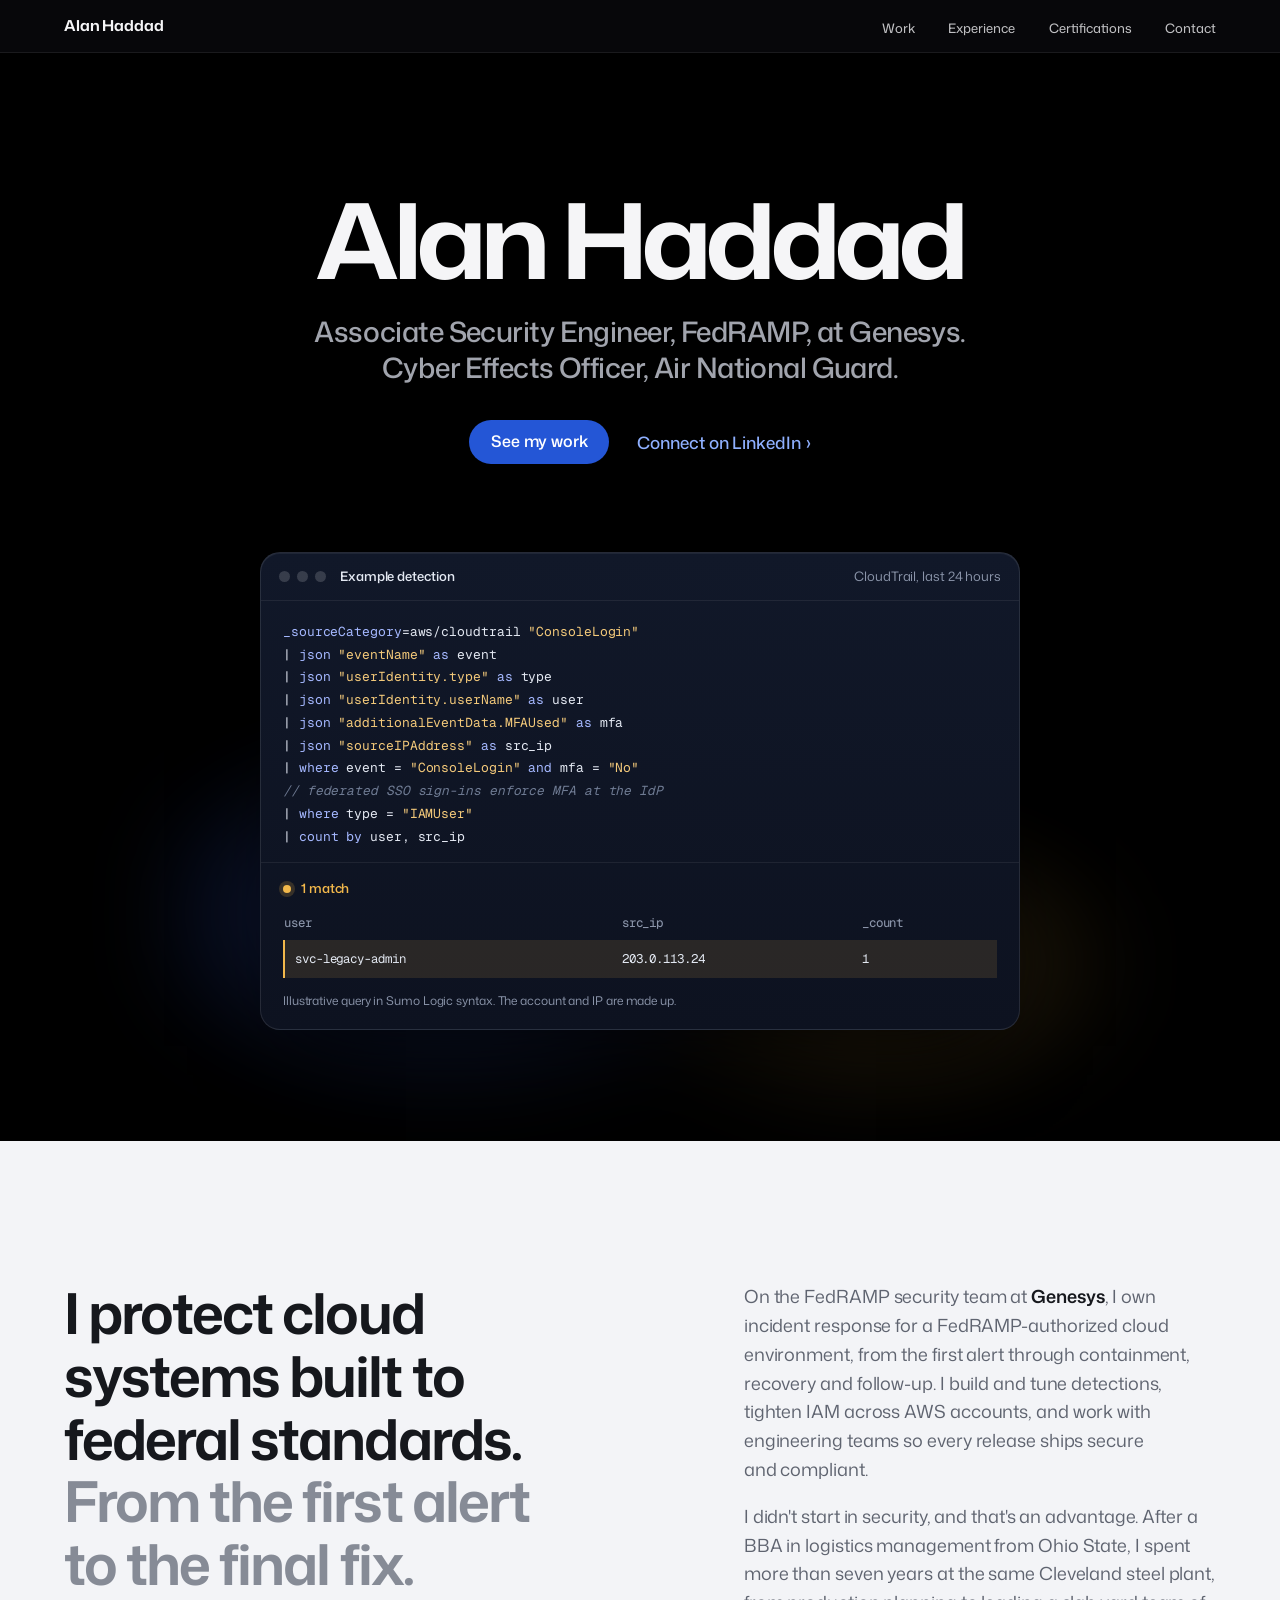
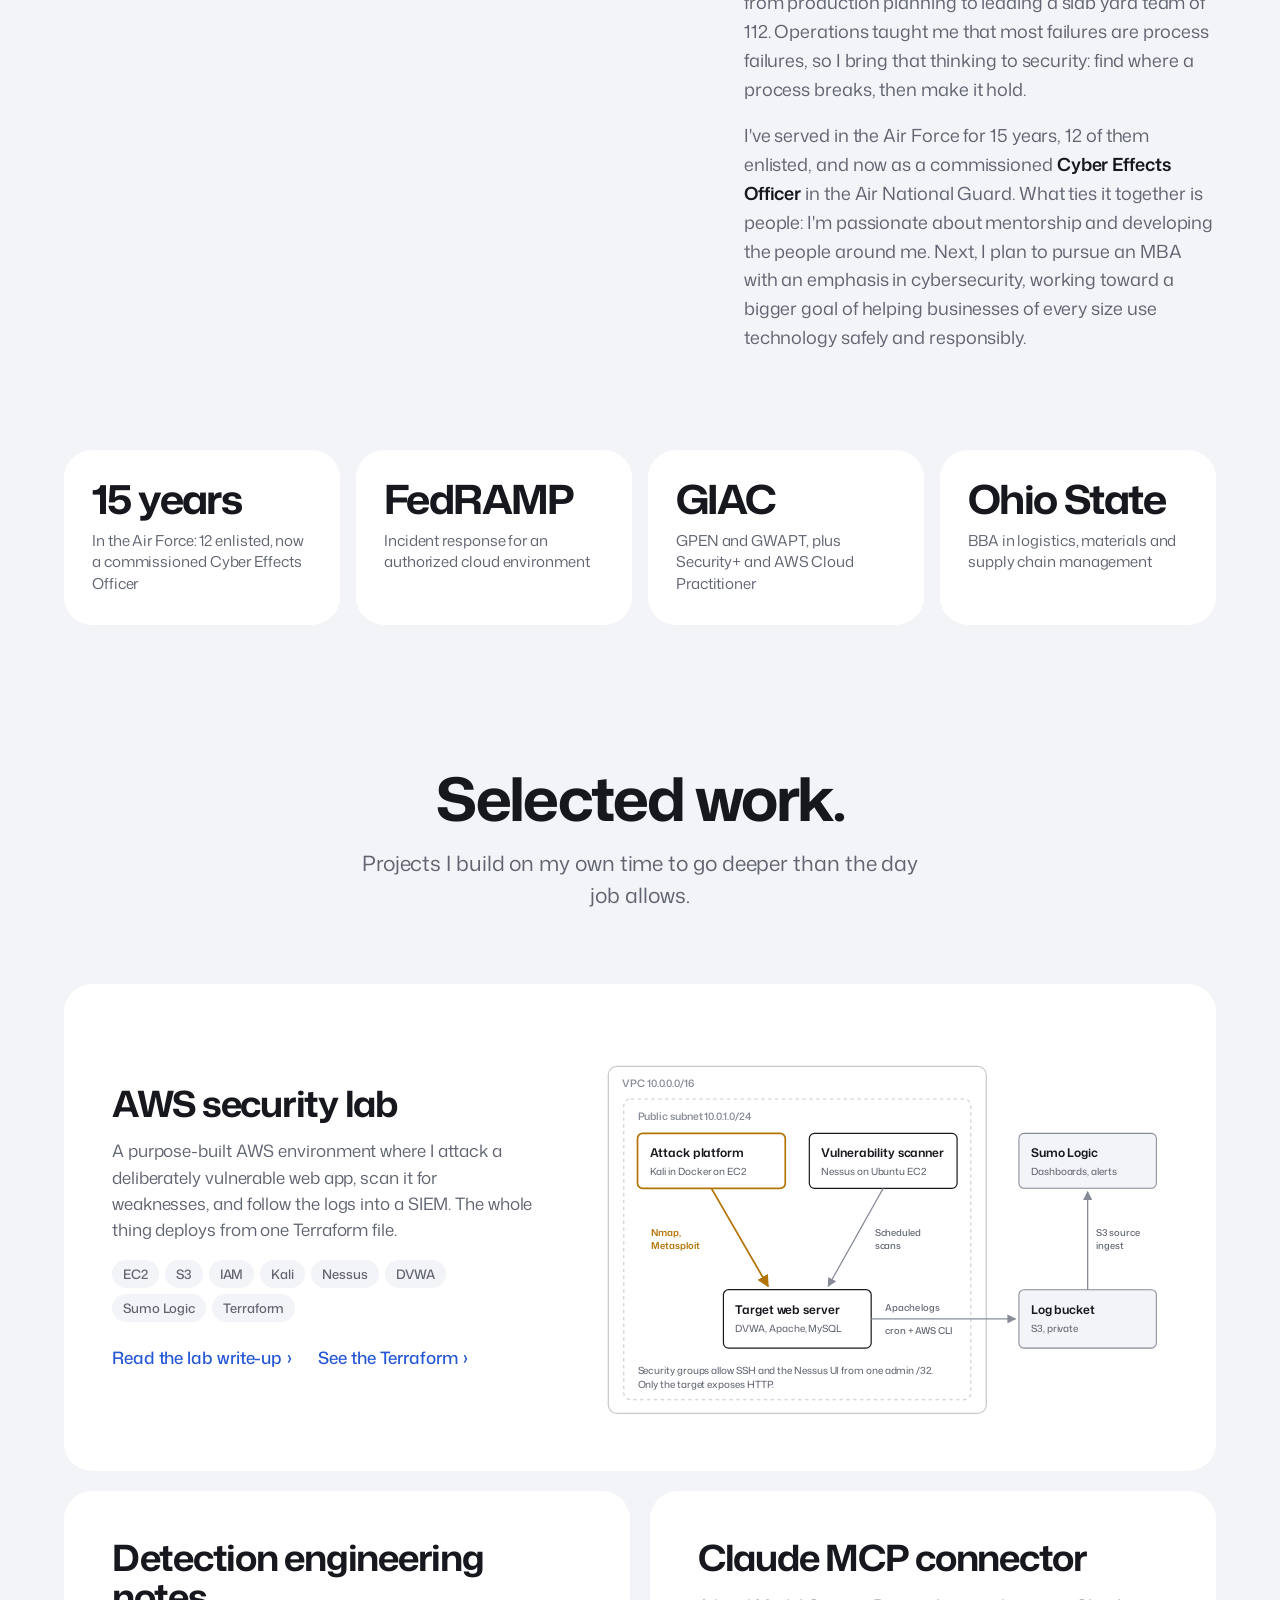
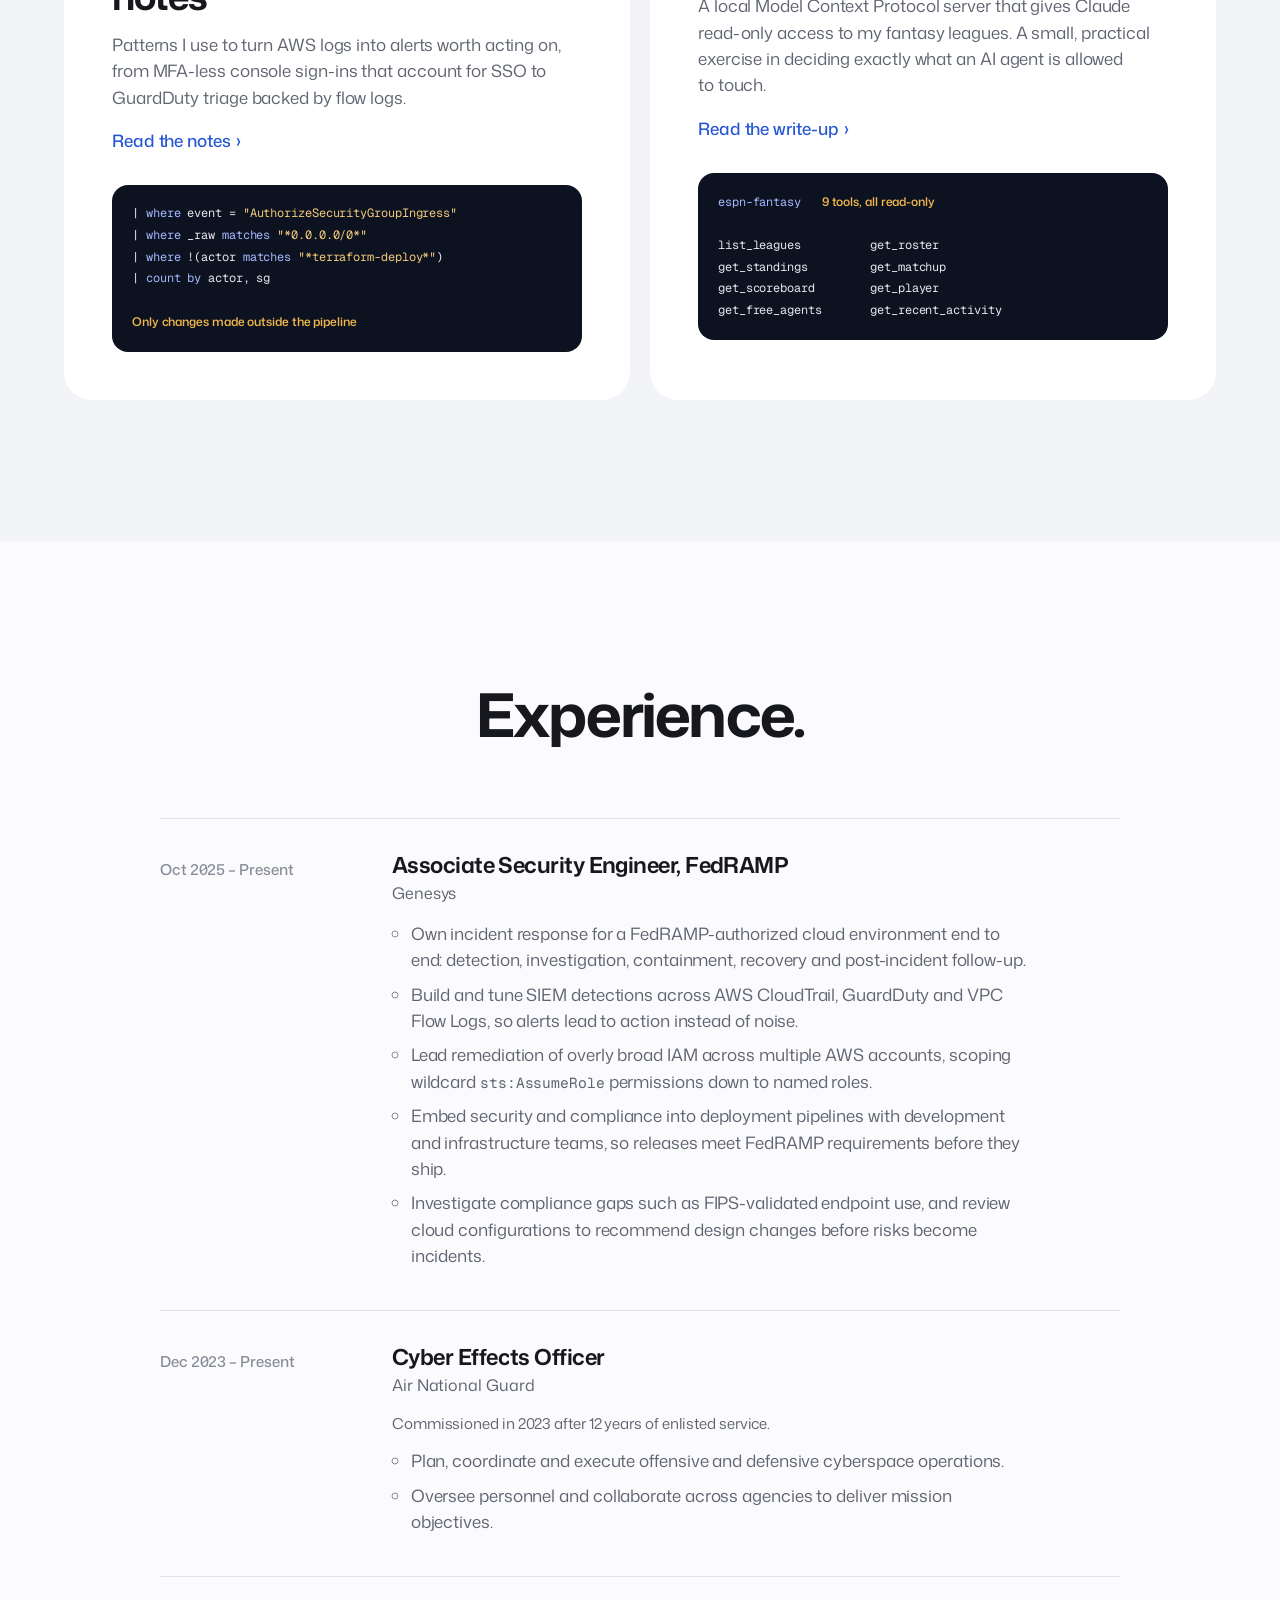
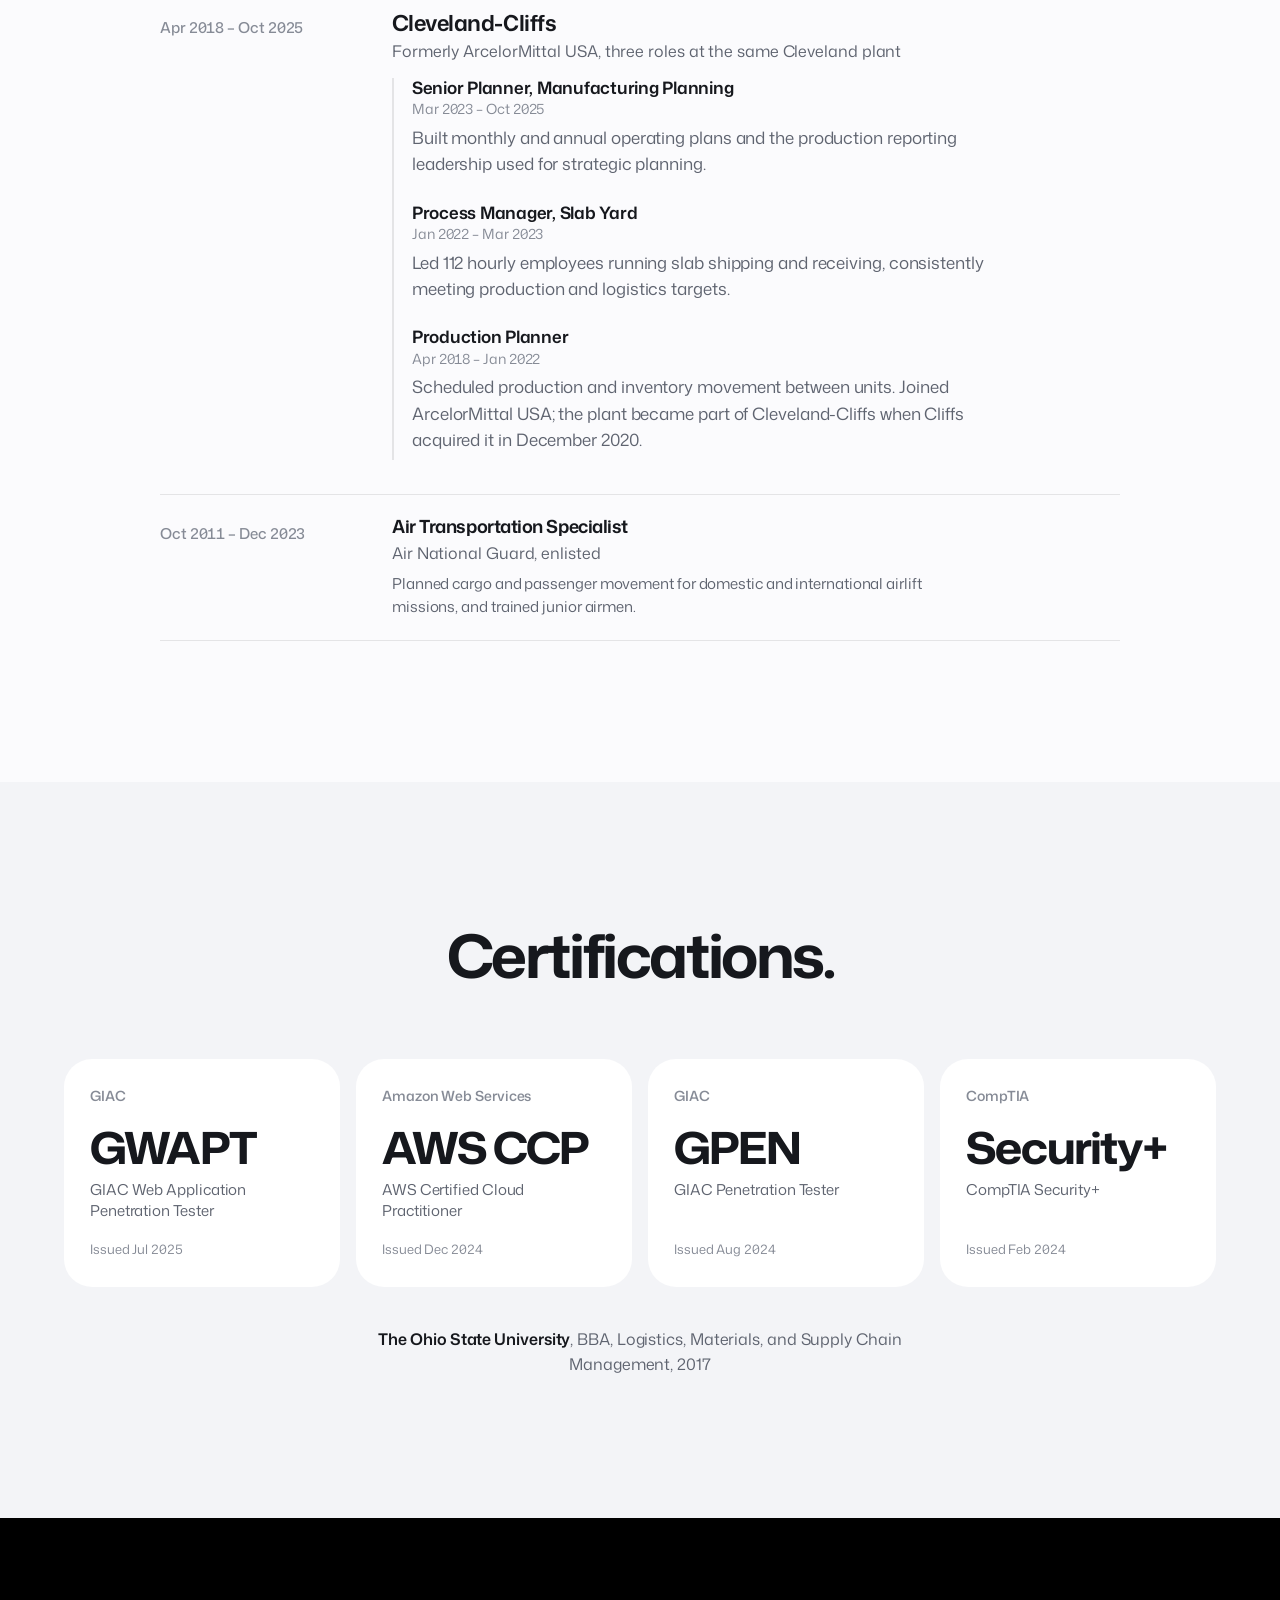
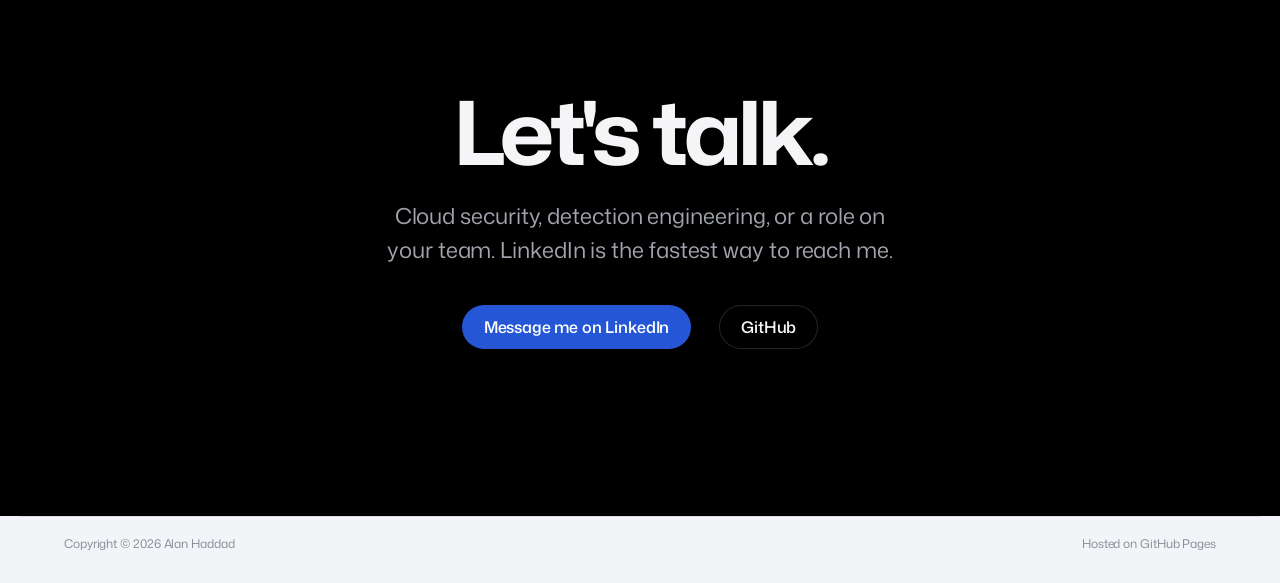
==== commit aeb06d4b: "Match site to revamped LinkedIn: resume dates, combined Cleveland-Cliffs entry, BBA, MBA goal Co-Aut" ====
--- a/index.html
+++ b/index.html
@@ -5,12 +5,12 @@
   <meta name="viewport" content="width=device-width, initial-scale=1">
   <title>Alan Haddad, security engineer</title>
   <meta name="description" content="Alan Haddad is a security engineer at Genesys protecting a FedRAMP-authorized cloud environment: incident response, detection engineering and secure delivery. Cyber Effects Officer, Air National Guard.">
-  <link rel="canonical" href="https://alan-haddad.github.io/">
+  <link rel="canonical" href="https://alanhaddad.net/">
   <meta property="og:type" content="website">
   <meta property="og:title" content="Alan Haddad, security engineer">
   <meta property="og:description" content="Incident response, detection engineering and compliance for cloud environments built to federal standards.">
-  <meta property="og:url" content="https://alan-haddad.github.io/">
-  <meta property="og:image" content="https://alan-haddad.github.io/images/og.png">
+  <meta property="og:url" content="https://alanhaddad.net/">
+  <meta property="og:image" content="https://alanhaddad.net/images/og.png">
   <meta name="twitter:card" content="summary_large_image">
   <meta name="theme-color" content="#000000">
   <link rel="icon" href="favicon.svg" type="image/svg+xml">
@@ -67,15 +67,16 @@
         <div class="about-grid">
           <p class="statement reveal">I protect cloud systems built to federal standards. <span>From the first alert to the final fix.</span></p>
           <div class="about-copy reveal">
-            <p>On the FedRAMP team at <strong>Genesys</strong>, I own incident response for a FedRAMP-authorized cloud environment, from the moment an alert fires through containment, recovery and follow-up. I work with development and infrastructure teams to build security and compliance into their pipelines, and I review cloud designs before risks turn into incidents.</p>
-<p>I studied supply chain management at Ohio State and spent years in manufacturing planning at Cleveland-Cliffs and ArcelorMittal before moving into security. I've served in the Air Force since 2011, first as an air transportation specialist and now as a <strong>Cyber Effects Officer</strong> in the Air National Guard, where I also help run mentorship for airmen.</p>
+            <p>On the FedRAMP security team at <strong>Genesys</strong>, I own incident response for a FedRAMP-authorized cloud environment, from the first alert through containment, recovery and follow-up. I build and tune detections, tighten IAM across AWS accounts, and work with engineering teams so every release ships secure and compliant.</p>
+<p>I didn't start in security, and that's an advantage. After a BBA in logistics management from Ohio State, I spent more than seven years at the same Cleveland steel plant, from production planning to leading a slab yard team of 112. Operations taught me that most failures are process failures, so I bring that thinking to security: find where a process breaks, then make it hold.</p>
+<p>I've served in the Air Force for 15 years, 12 of them enlisted, and now as a commissioned <strong>Cyber Effects Officer</strong> in the Air National Guard. What ties it together is people: I'm passionate about mentorship and developing the people around me. Next, I plan to pursue an MBA with an emphasis in cybersecurity, working toward a bigger goal of helping businesses of every size use technology safely and responsibly.</p>
           </div>
         </div>
         <div class="tiles">
-          <div class="tile reveal"><span class="big">Since 2011</span><span class="small">Serving in the Air Force, now as a Cyber Effects Officer</span></div>
+          <div class="tile reveal"><span class="big">15 years</span><span class="small">In the Air Force: 12 enlisted, now a commissioned Cyber Effects Officer</span></div>
           <div class="tile reveal"><span class="big">FedRAMP</span><span class="small">Incident response for an authorized cloud environment</span></div>
           <div class="tile reveal"><span class="big">GIAC</span><span class="small">GPEN and GWAPT, plus Security+ and AWS Cloud Practitioner</span></div>
-          <div class="tile reveal"><span class="big">Ohio State</span><span class="small">Logistics, materials and supply chain management</span></div>
+          <div class="tile reveal"><span class="big">Ohio State</span><span class="small">BBA in logistics, materials and supply chain management</span></div>
         </div>
       </div>
     </section>
@@ -187,11 +188,10 @@
       <div class="wrap-wide">
         <div class="kicker-head reveal"><h2 id="exp-title">Experience.</h2></div>
         <ol class="timeline reveal" reversed>
-          <li><div class="when">Oct 2025&nbsp;&ndash;&nbsp;Present</div><div><h3>Associate Security Engineer, FedRAMP</h3><p class="org">Genesys</p><ul><li>Run incident response for a FedRAMP-authorized cloud environment, from first alert through investigation, containment, recovery and follow-up.</li><li>Build and tune SIEM detections across CloudTrail, GuardDuty and VPC Flow Logs.</li><li>Remediate overly broad IAM across multiple AWS accounts, including wildcard <code>sts:AssumeRole</code> grants scoped down to named roles.</li><li>Work with development and infrastructure teams to build security and compliance into deployment pipelines.</li><li>Review cloud configurations and recommend design changes before risks become incidents.</li></ul></div></li>
-          <li><div class="when">Aug 2023&nbsp;&ndash;&nbsp;Present</div><div><h3>Cyber Effects Officer</h3><p class="org">Air National Guard</p><ul><li>Plan, coordinate and conduct cyberspace operations, drawing on both offensive and defensive tactics.</li><li>Help lead the unit's mentorship program and its resources for airmen.</li></ul></div></li>
-          <li class="brief"><div class="when">Mar 2022&nbsp;&ndash;&nbsp;Oct 2025</div><div><h3>Senior Planner, Manufacturing Planning</h3><p class="org">Cleveland-Cliffs</p><p class="note">Process Manager from Mar 2022 to Mar 2023.</p></div></li>
-          <li class="brief"><div class="when">Apr 2018&nbsp;&ndash;&nbsp;Mar 2022</div><div><h3>Production Planner</h3><p class="org">ArcelorMittal</p></div></li>
-          <li class="brief"><div class="when">Oct 2011&nbsp;&ndash;&nbsp;Aug 2022</div><div><h3>Air Transportation Specialist</h3><p class="org">United States Air Force</p></div></li>
+          <li><div class="when">Oct 2025&nbsp;&ndash;&nbsp;Present</div><div><h3>Associate Security Engineer, FedRAMP</h3><p class="org">Genesys</p><ul><li>Own incident response for a FedRAMP-authorized cloud environment end to end: detection, investigation, containment, recovery and post-incident follow-up.</li><li>Build and tune SIEM detections across AWS CloudTrail, GuardDuty and VPC Flow Logs, so alerts lead to action instead of noise.</li><li>Lead remediation of overly broad IAM across multiple AWS accounts, scoping wildcard <code>sts:AssumeRole</code> permissions down to named roles.</li><li>Embed security and compliance into deployment pipelines with development and infrastructure teams, so releases meet FedRAMP requirements before they ship.</li><li>Investigate compliance gaps such as FIPS-validated endpoint use, and review cloud configurations to recommend design changes before risks become incidents.</li></ul></div></li>
+          <li><div class="when">Dec 2023&nbsp;&ndash;&nbsp;Present</div><div><h3>Cyber Effects Officer</h3><p class="org">Air National Guard</p><p class="note">Commissioned in 2023 after 12 years of enlisted service.</p><ul><li>Plan, coordinate and execute offensive and defensive cyberspace operations.</li><li>Oversee personnel and collaborate across agencies to deliver mission objectives.</li></ul></div></li>
+          <li><div class="when">Apr 2018&nbsp;&ndash;&nbsp;Oct 2025</div><div><h3>Cleveland-Cliffs</h3><p class="org">Formerly ArcelorMittal USA, three roles at the same Cleveland plant</p><ol class="roles"><li><h4>Senior Planner, Manufacturing Planning</h4><span class="role-when">Mar 2023&nbsp;&ndash;&nbsp;Oct 2025</span><p>Built monthly and annual operating plans and the production reporting leadership used for strategic planning.</p></li><li><h4>Process Manager, Slab Yard</h4><span class="role-when">Jan 2022&nbsp;&ndash;&nbsp;Mar 2023</span><p>Led 112 hourly employees running slab shipping and receiving, consistently meeting production and logistics targets.</p></li><li><h4>Production Planner</h4><span class="role-when">Apr 2018&nbsp;&ndash;&nbsp;Jan 2022</span><p>Scheduled production and inventory movement between units. Joined ArcelorMittal USA; the plant became part of Cleveland-Cliffs when Cliffs acquired it in December 2020.</p></li></ol></div></li>
+          <li class="brief"><div class="when">Oct 2011&nbsp;&ndash;&nbsp;Dec 2023</div><div><h3>Air Transportation Specialist</h3><p class="org">Air National Guard, enlisted</p><p class="note">Planned cargo and passenger movement for domestic and international airlift missions, and trained junior airmen.</p></div></li>
         </ol>
       </div>
     </section>
@@ -205,7 +205,7 @@
           <article class="cert reveal"><span class="issuer">GIAC</span><h3 class="abbr">GPEN</h3><span class="name">GIAC Penetration Tester</span><span class="issued">Issued Aug 2024</span></article>
           <article class="cert reveal"><span class="issuer">CompTIA</span><h3 class="abbr">Security+</h3><span class="name">CompTIA Security+</span><span class="issued">Issued Feb 2024</span></article>
         </div>
-        <p class="education reveal"><strong>The Ohio State University</strong>, Logistics, Materials, and Supply Chain Management, 2014&nbsp;&ndash;&nbsp;2017</p>
+        <p class="education reveal"><strong>The Ohio State University</strong>, BBA, Logistics, Materials, and Supply Chain Management, 2017</p>
       </div>
     </section>
 
--- a/assets/css/site.css
+++ b/assets/css/site.css
@@ -290,7 +290,7 @@
 .statement { font-size: clamp(2rem, 4.8vw, 3.5rem); font-weight: 650; letter-spacing: -0.035em; line-height: 1.12; max-width: 14ch; margin: 0; }
 .statement span { color: var(--ink-3); }
 
-.about-grid { display: grid; grid-template-columns: minmax(0, 1.25fr) minmax(0, 1fr); gap: clamp(40px, 7vw, 96px); align-items: end; }
+.about-grid { display: grid; grid-template-columns: minmax(0, 1.25fr) minmax(0, 1fr); gap: clamp(40px, 7vw, 96px); align-items: start; }
 .about-copy p { color: var(--ink-2); font-size: 1.125rem; line-height: 1.6; max-width: 58ch; }
 .about-copy p strong { color: var(--ink); font-weight: 600; }
 @media (max-width: 860px) { .about-grid { grid-template-columns: minmax(0, 1fr); } }
@@ -354,7 +354,13 @@
 .timeline ul { margin: 0; padding-left: 1.1em; color: var(--ink-2); }
 .timeline li li { margin-bottom: 8px; max-width: 62ch; }
 .timeline li li::marker { color: var(--ink-3); }
-.timeline .note { color: var(--ink-3); font-size: 0.9375rem; margin: 0; }
+.timeline .note { color: var(--ink-2); font-size: 0.9375rem; margin: 0 0 12px; max-width: 62ch; }
+.timeline > li.brief .note { margin: 6px 0 0; }
+.roles { list-style: none; margin: 4px 0 0; padding: 0 0 0 18px; border-left: 2px solid var(--hairline); display: grid; gap: 18px; }
+.roles li { margin: 0; }
+.roles h4 { font-size: 1.0625rem; font-weight: 620; letter-spacing: -0.015em; }
+.roles .role-when { display: block; color: var(--ink-3); font-size: 0.875rem; margin: 2px 0 4px; font-variant-numeric: tabular-nums; }
+.roles p { color: var(--ink-2); margin: 0; max-width: 62ch; }
 .timeline > li.brief { padding: 22px 0; }
 .timeline > li.brief h3 { font-size: 1.125rem; }
 .timeline > li.brief .org { margin-bottom: 0; }
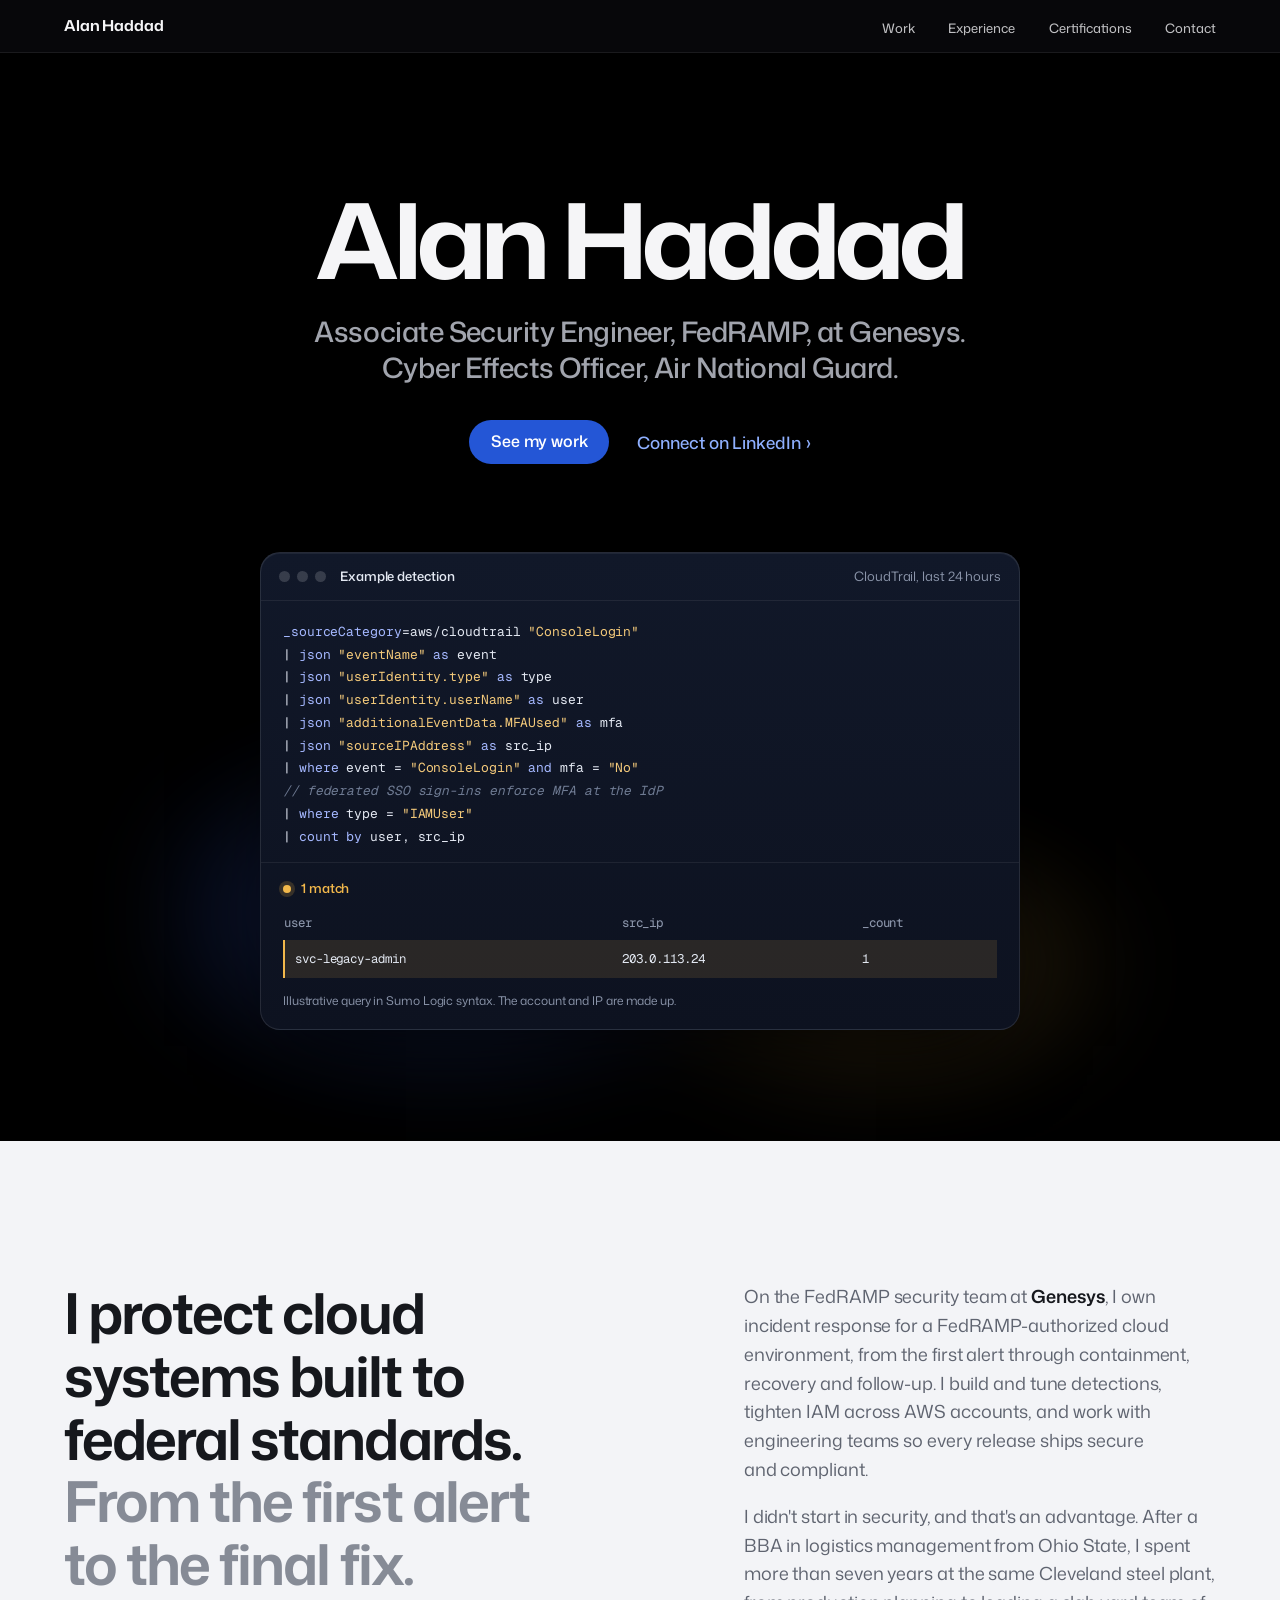
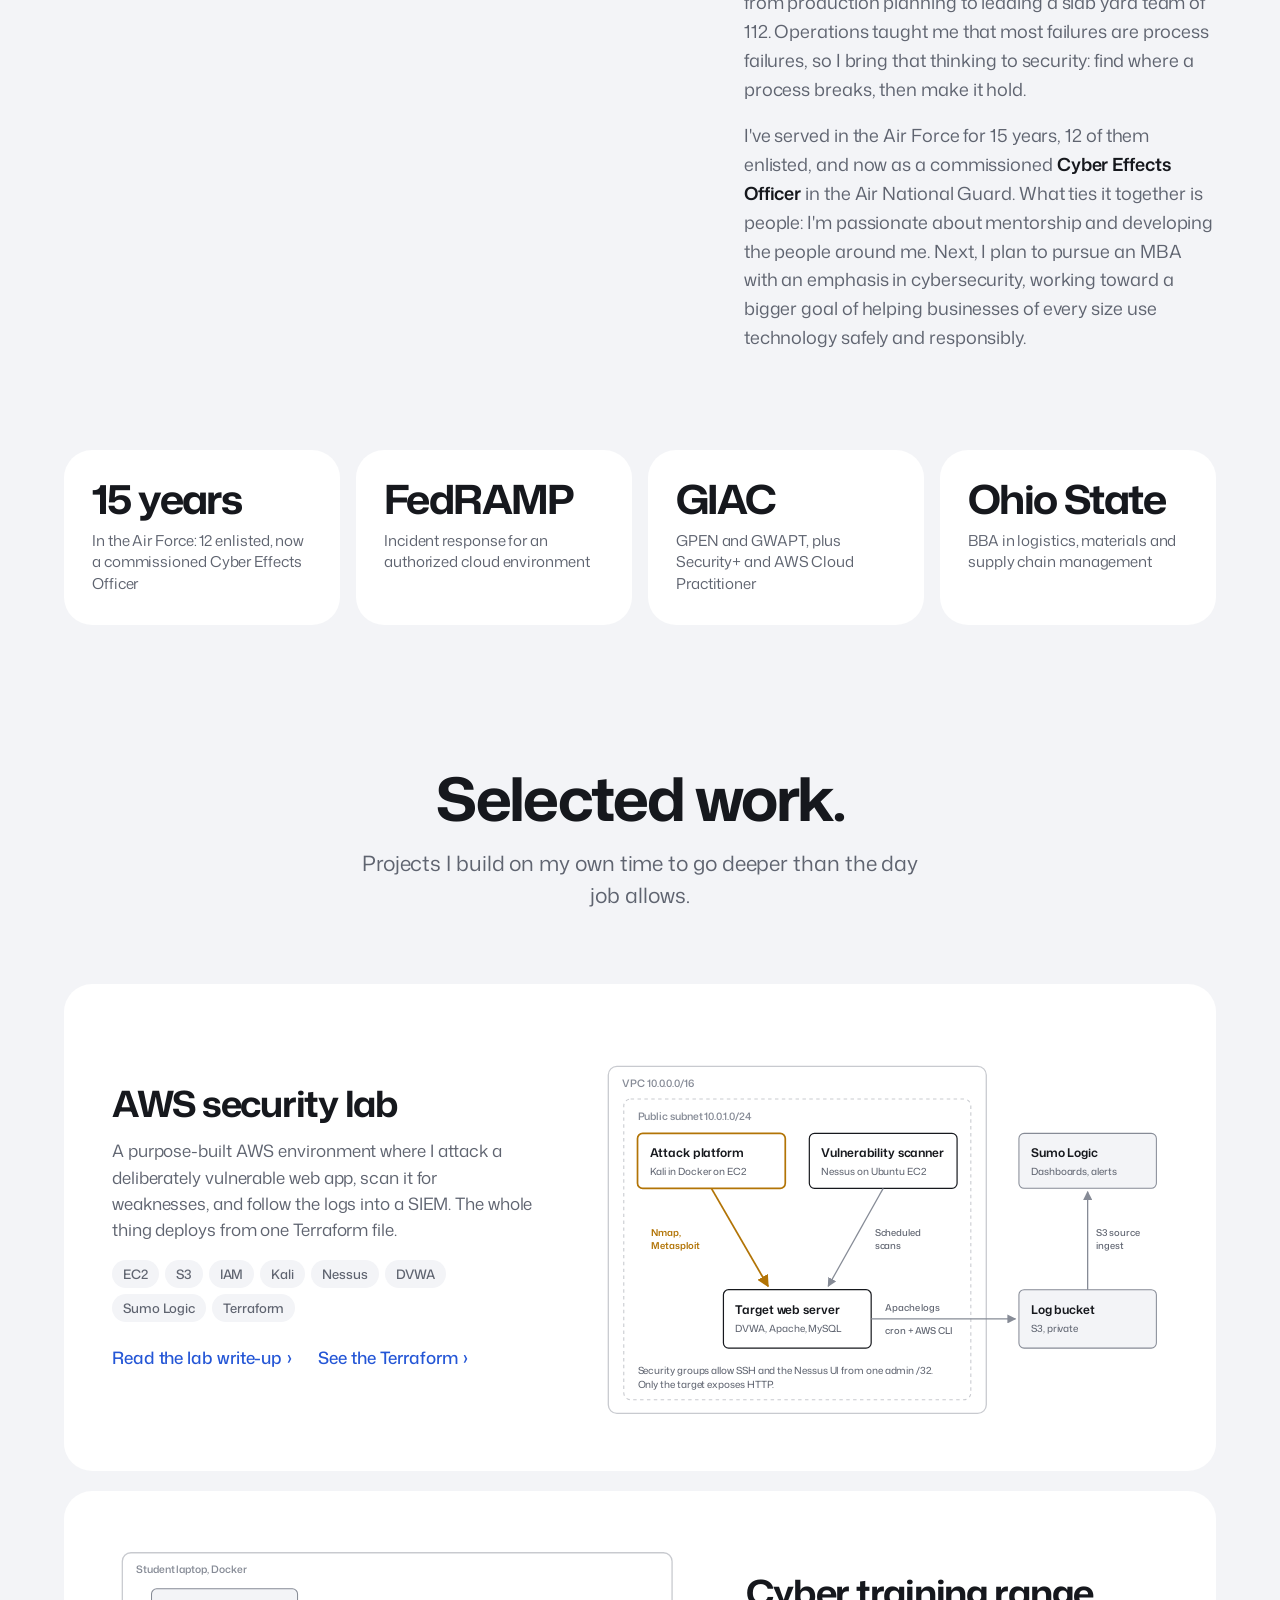
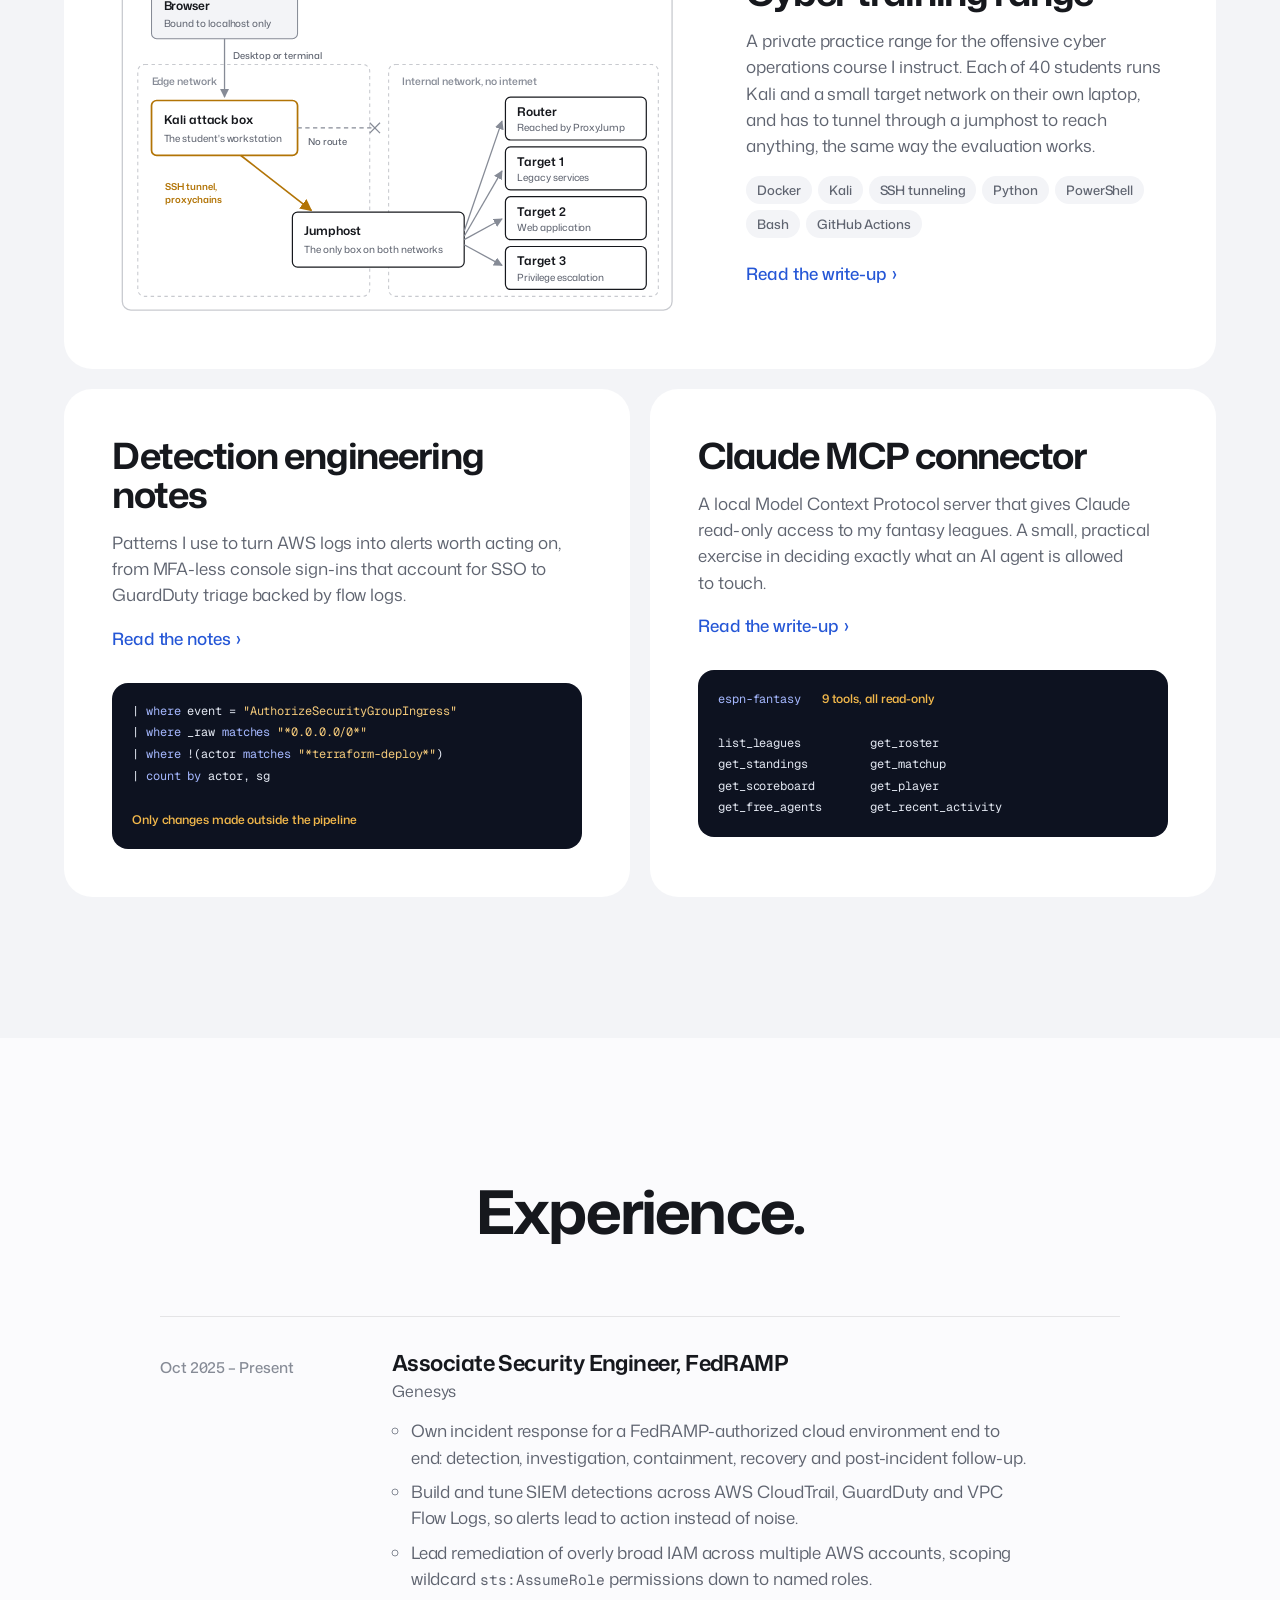
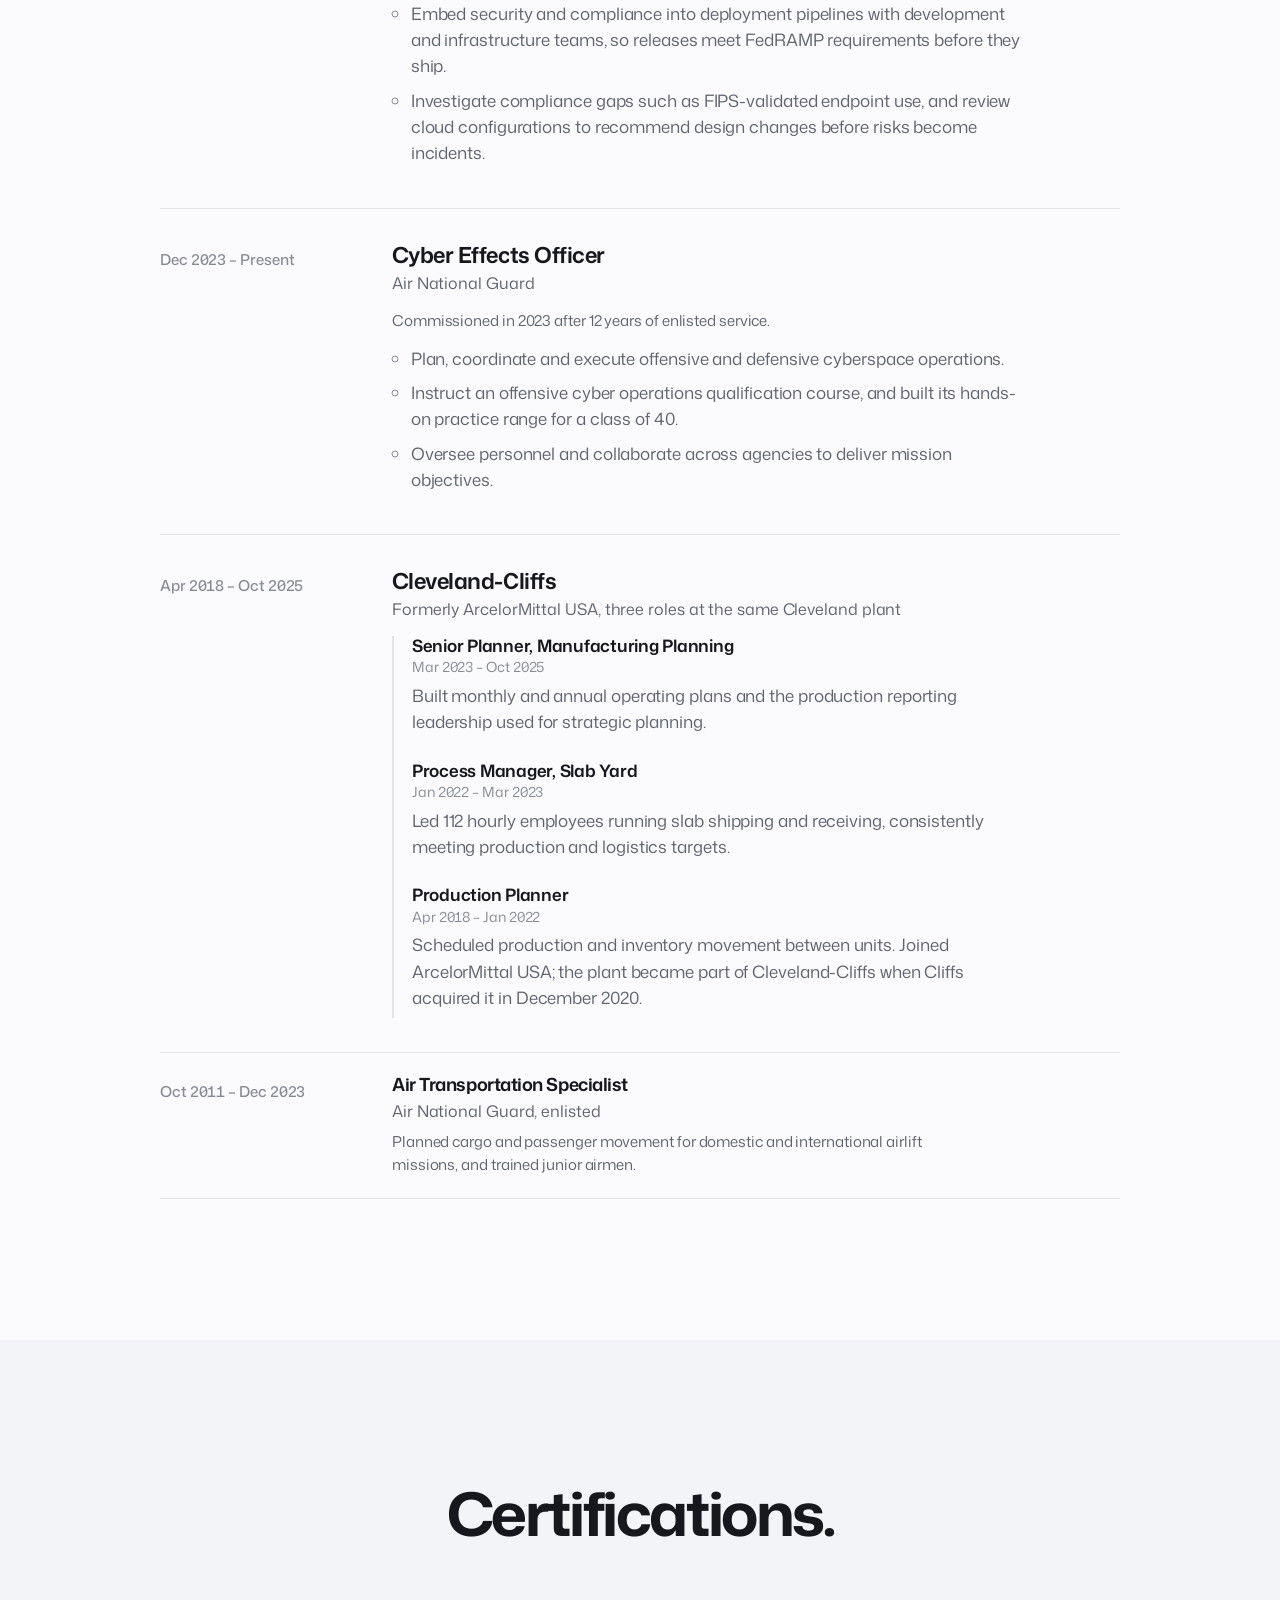
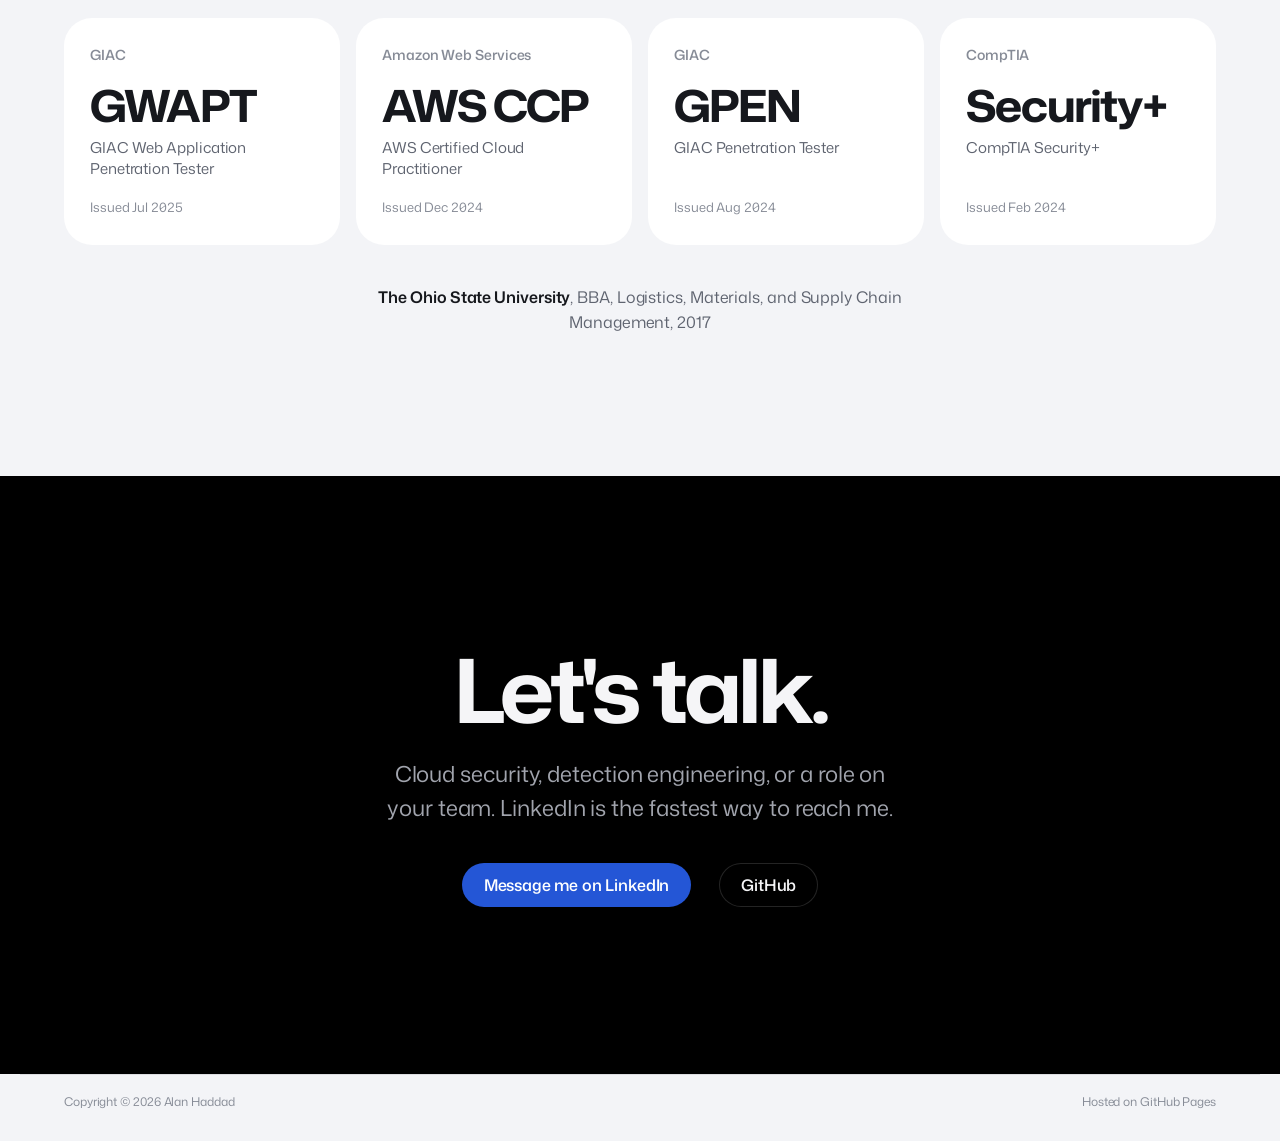
==== commit f30c78bf: "Add cyber training range to selected work New write-up page (training-range.html), a featured card w" ====
--- a/index.html
+++ b/index.html
@@ -153,6 +153,80 @@
             </div>
           </article>
 
+          <article class="work work-feature flip reveal">
+            <div>
+              <h3>Cyber training range</h3>
+              <p>A private practice range for the offensive cyber operations course I instruct. Each of 40 students runs Kali and a small target network on their own laptop, and has to tunnel through a jumphost to reach anything, the same way the evaluation works.</p>
+              <ul class="stack" aria-label="Technologies">
+                <li>Docker</li><li>Kali</li><li>SSH tunneling</li><li>Python</li><li>PowerShell</li><li>Bash</li><li>GitHub Actions</li>
+              </ul>
+              <div class="links"><a class="chev" href="training-range.html">Read the write-up</a></div>
+            </div>
+            <div class="art-feature diagram-scroll">
+<svg class="diagram" viewBox="0 0 664 444" role="img" aria-labelledby="rng-dt rng-dd" xmlns="http://www.w3.org/2000/svg">
+  <title id="rng-dt">Training range architecture</title>
+  <desc id="rng-dd">Everything runs in Docker on the student's own laptop. The browser opens a Kali desktop that sits on an edge network. Kali has no route to the internal network, which holds a router and three targets and has no internet access. The jumphost is the only machine on both networks, so students reach the targets through an SSH tunnel.</desc>
+  <defs>
+    <marker id="rng-ah" viewBox="0 0 10 10" refX="9" refY="5" markerWidth="7" markerHeight="7" orient="auto-start-reverse"><path class="ah" d="M0 0 L10 5 L0 10 z"/></marker>
+    <marker id="rng-ah-a" viewBox="0 0 10 10" refX="9" refY="5" markerWidth="7" markerHeight="7" orient="auto-start-reverse"><path class="ah-attack" d="M0 0 L10 5 L0 10 z"/></marker>
+  </defs>
+
+  <rect class="zone" x="12" y="16" width="640" height="416" rx="10"/>
+  <text class="zone-label" x="28" y="40">Student laptop, Docker</text>
+
+  <rect class="node node-ext" x="46" y="58" width="170" height="58" rx="6"/>
+  <text class="t" x="60" y="83">Browser</text>
+  <text class="st" x="60" y="102">Bound to localhost only</text>
+
+  <rect class="zone-inner" x="30" y="146" width="270" height="270" rx="8"/>
+  <text class="zone-label" x="46" y="170">Edge network</text>
+
+  <rect class="zone-inner" x="322" y="146" width="314" height="270" rx="8"/>
+  <text class="zone-label" x="338" y="170">Internal network, no internet</text>
+
+  <path class="edge" d="M131 116 L131 184" marker-end="url(#rng-ah)"/>
+  <text class="el" x="141" y="140">Desktop or terminal</text>
+
+  <rect class="node node-attack" x="46" y="188" width="170" height="64" rx="6"/>
+  <text class="t" x="60" y="215">Kali attack box</text>
+  <text class="st" x="60" y="236">The student's workstation</text>
+
+  <path class="edge edge-ctl" d="M216 220 L306 220"/>
+  <path class="edge" d="M300 214 L312 226 M312 214 L300 226"/>
+  <text class="el" x="228" y="240">No route</text>
+
+  <path class="edge edge-attack" d="M150 252 L232 316" marker-end="url(#rng-ah-a)"/>
+  <text class="el el-attack" x="62" y="292">SSH tunnel,</text>
+  <text class="el el-attack" x="62" y="307">proxychains</text>
+
+  <rect class="node" x="210" y="318" width="200" height="64" rx="6"/>
+  <text class="t" x="224" y="345">Jumphost</text>
+  <text class="st" x="224" y="366">The only box on both networks</text>
+
+  <rect class="node" x="458" y="184" width="164" height="50" rx="6"/>
+  <text class="t" x="472" y="206">Router</text>
+  <text class="st" x="472" y="224">Reached by ProxyJump</text>
+
+  <rect class="node" x="458" y="242" width="164" height="50" rx="6"/>
+  <text class="t" x="472" y="264">Target 1</text>
+  <text class="st" x="472" y="282">Legacy services</text>
+
+  <rect class="node" x="458" y="300" width="164" height="50" rx="6"/>
+  <text class="t" x="472" y="322">Target 2</text>
+  <text class="st" x="472" y="340">Web application</text>
+
+  <rect class="node" x="458" y="358" width="164" height="50" rx="6"/>
+  <text class="t" x="472" y="380">Target 3</text>
+  <text class="st" x="472" y="398">Privilege escalation</text>
+
+  <path class="edge" d="M410 340 L454 212" marker-end="url(#rng-ah)"/>
+  <path class="edge" d="M410 346 L454 270" marker-end="url(#rng-ah)"/>
+  <path class="edge" d="M410 350 L454 326" marker-end="url(#rng-ah)"/>
+  <path class="edge" d="M410 356 L454 380" marker-end="url(#rng-ah)"/>
+</svg>
+            </div>
+          </article>
+
           <article class="work reveal">
             <h3>Detection engineering notes</h3>
             <p>Patterns I use to turn AWS logs into alerts worth acting on, from MFA-less console sign-ins that account for SSO to GuardDuty triage backed by flow logs.</p>
@@ -189,7 +263,7 @@
         <div class="kicker-head reveal"><h2 id="exp-title">Experience.</h2></div>
         <ol class="timeline reveal" reversed>
           <li><div class="when">Oct 2025&nbsp;&ndash;&nbsp;Present</div><div><h3>Associate Security Engineer, FedRAMP</h3><p class="org">Genesys</p><ul><li>Own incident response for a FedRAMP-authorized cloud environment end to end: detection, investigation, containment, recovery and post-incident follow-up.</li><li>Build and tune SIEM detections across AWS CloudTrail, GuardDuty and VPC Flow Logs, so alerts lead to action instead of noise.</li><li>Lead remediation of overly broad IAM across multiple AWS accounts, scoping wildcard <code>sts:AssumeRole</code> permissions down to named roles.</li><li>Embed security and compliance into deployment pipelines with development and infrastructure teams, so releases meet FedRAMP requirements before they ship.</li><li>Investigate compliance gaps such as FIPS-validated endpoint use, and review cloud configurations to recommend design changes before risks become incidents.</li></ul></div></li>
-          <li><div class="when">Dec 2023&nbsp;&ndash;&nbsp;Present</div><div><h3>Cyber Effects Officer</h3><p class="org">Air National Guard</p><p class="note">Commissioned in 2023 after 12 years of enlisted service.</p><ul><li>Plan, coordinate and execute offensive and defensive cyberspace operations.</li><li>Oversee personnel and collaborate across agencies to deliver mission objectives.</li></ul></div></li>
+          <li><div class="when">Dec 2023&nbsp;&ndash;&nbsp;Present</div><div><h3>Cyber Effects Officer</h3><p class="org">Air National Guard</p><p class="note">Commissioned in 2023 after 12 years of enlisted service.</p><ul><li>Plan, coordinate and execute offensive and defensive cyberspace operations.</li><li>Instruct an offensive cyber operations qualification course, and built its hands-on practice range for a class of 40.</li><li>Oversee personnel and collaborate across agencies to deliver mission objectives.</li></ul></div></li>
           <li><div class="when">Apr 2018&nbsp;&ndash;&nbsp;Oct 2025</div><div><h3>Cleveland-Cliffs</h3><p class="org">Formerly ArcelorMittal USA, three roles at the same Cleveland plant</p><ol class="roles"><li><h4>Senior Planner, Manufacturing Planning</h4><span class="role-when">Mar 2023&nbsp;&ndash;&nbsp;Oct 2025</span><p>Built monthly and annual operating plans and the production reporting leadership used for strategic planning.</p></li><li><h4>Process Manager, Slab Yard</h4><span class="role-when">Jan 2022&nbsp;&ndash;&nbsp;Mar 2023</span><p>Led 112 hourly employees running slab shipping and receiving, consistently meeting production and logistics targets.</p></li><li><h4>Production Planner</h4><span class="role-when">Apr 2018&nbsp;&ndash;&nbsp;Jan 2022</span><p>Scheduled production and inventory movement between units. Joined ArcelorMittal USA; the plant became part of Cleveland-Cliffs when Cliffs acquired it in December 2020.</p></li></ol></div></li>
           <li class="brief"><div class="when">Oct 2011&nbsp;&ndash;&nbsp;Dec 2023</div><div><h3>Air Transportation Specialist</h3><p class="org">Air National Guard, enlisted</p><p class="note">Planned cargo and passenger movement for domestic and international airlift missions, and trained junior airmen.</p></div></li>
         </ol>
--- a/assets/css/site.css
+++ b/assets/css/site.css
@@ -321,6 +321,8 @@
   overflow: hidden;
 }
 .work-feature { grid-column: 1 / -1; display: grid; grid-template-columns: minmax(0, 0.85fr) minmax(0, 1.15fr); gap: clamp(28px, 5vw, 64px); align-items: center; }
+.work-feature.flip { grid-template-columns: minmax(0, 1.15fr) minmax(0, 0.85fr); }
+.work-feature.flip .art-feature { order: -1; }
 .work h3 { font-size: clamp(1.625rem, 3vw, 2.25rem); font-weight: 670; font-stretch: 106%; letter-spacing: -0.035em; margin-bottom: 14px; }
 .work p { color: var(--ink-2); font-size: 1.0625rem; max-width: 46ch; }
 .work .links { display: flex; flex-wrap: wrap; gap: 8px 26px; font-size: 1.0625rem; }
@@ -329,7 +331,7 @@
 .stack li { font-size: 0.8125rem; font-weight: 500; color: var(--ink-2); background: var(--band); border-radius: 999px; padding: 4px 11px; }
 @media (max-width: 860px) {
   .bento { grid-template-columns: minmax(0, 1fr); }
-  .work-feature { grid-template-columns: minmax(0, 1fr); }
+  .work-feature, .work-feature.flip { grid-template-columns: minmax(0, 1fr); }
   .work-feature .art-feature { order: -1; }
 }
 
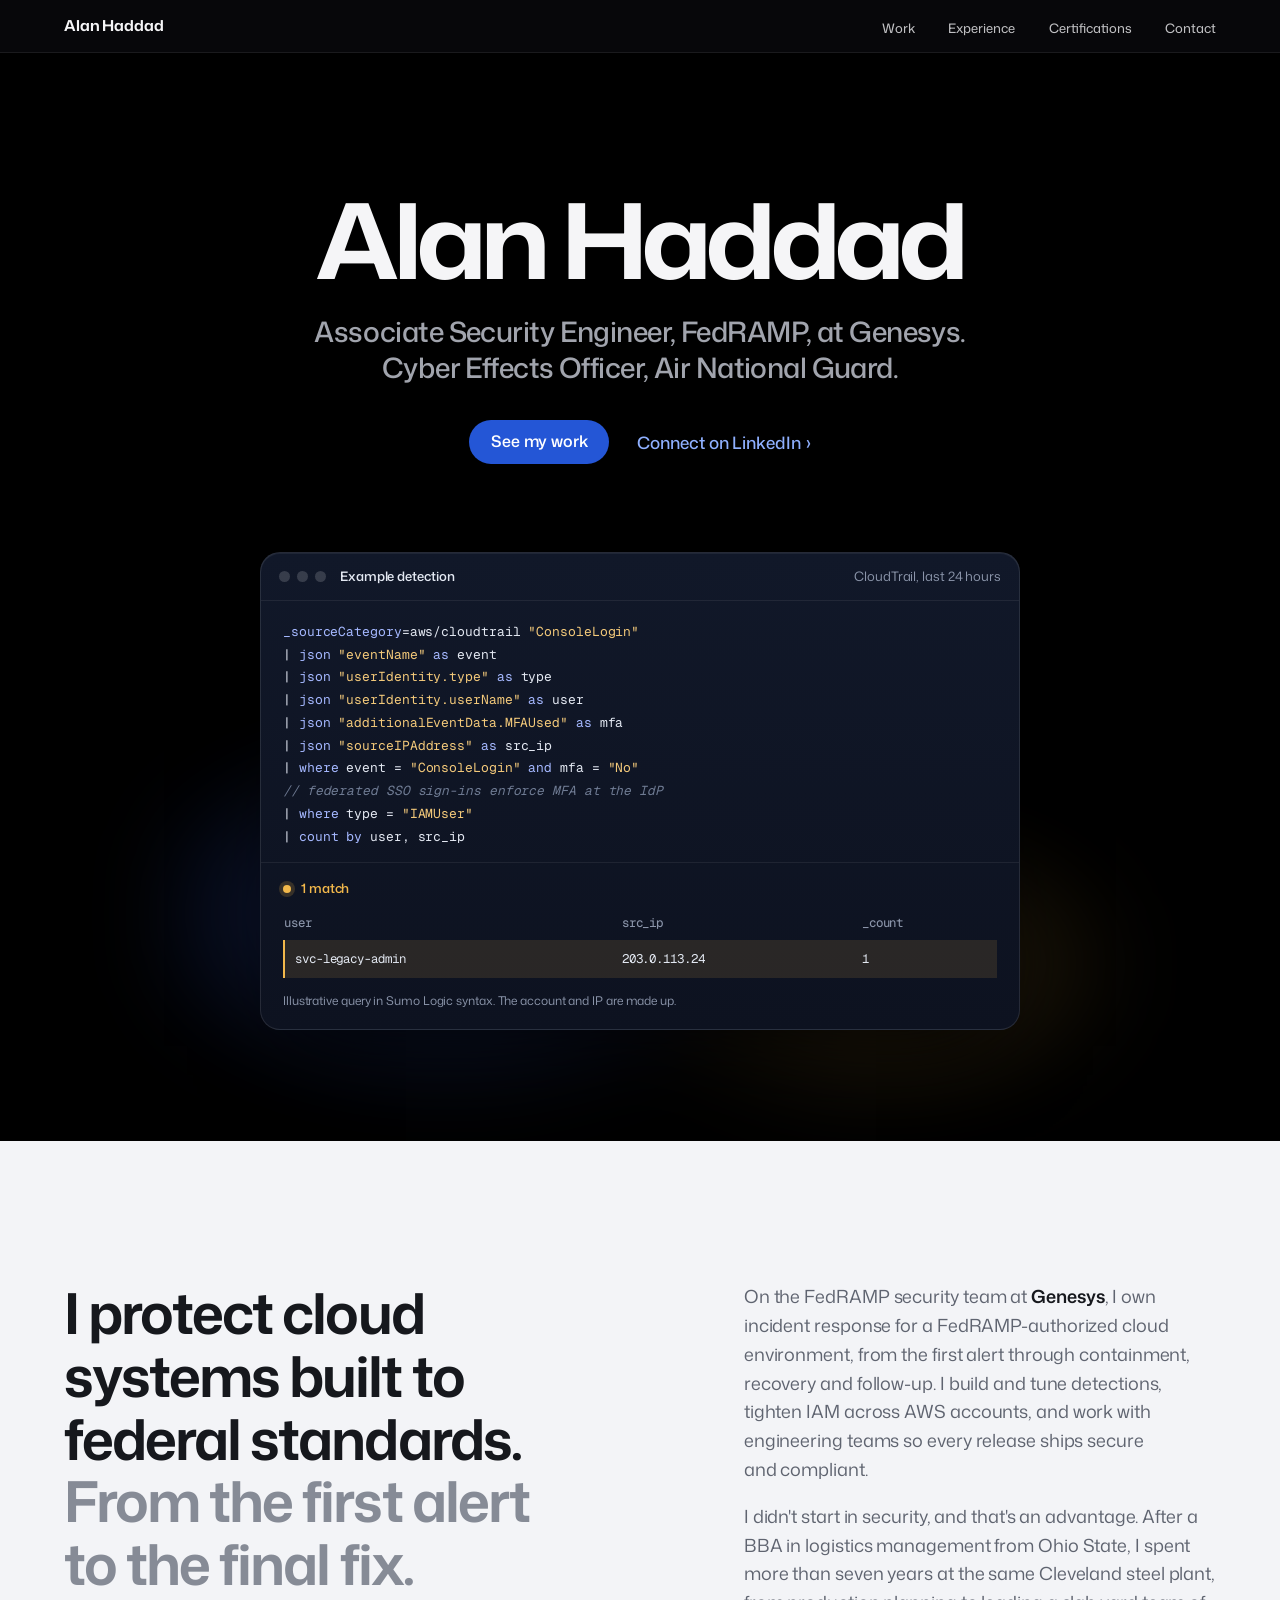
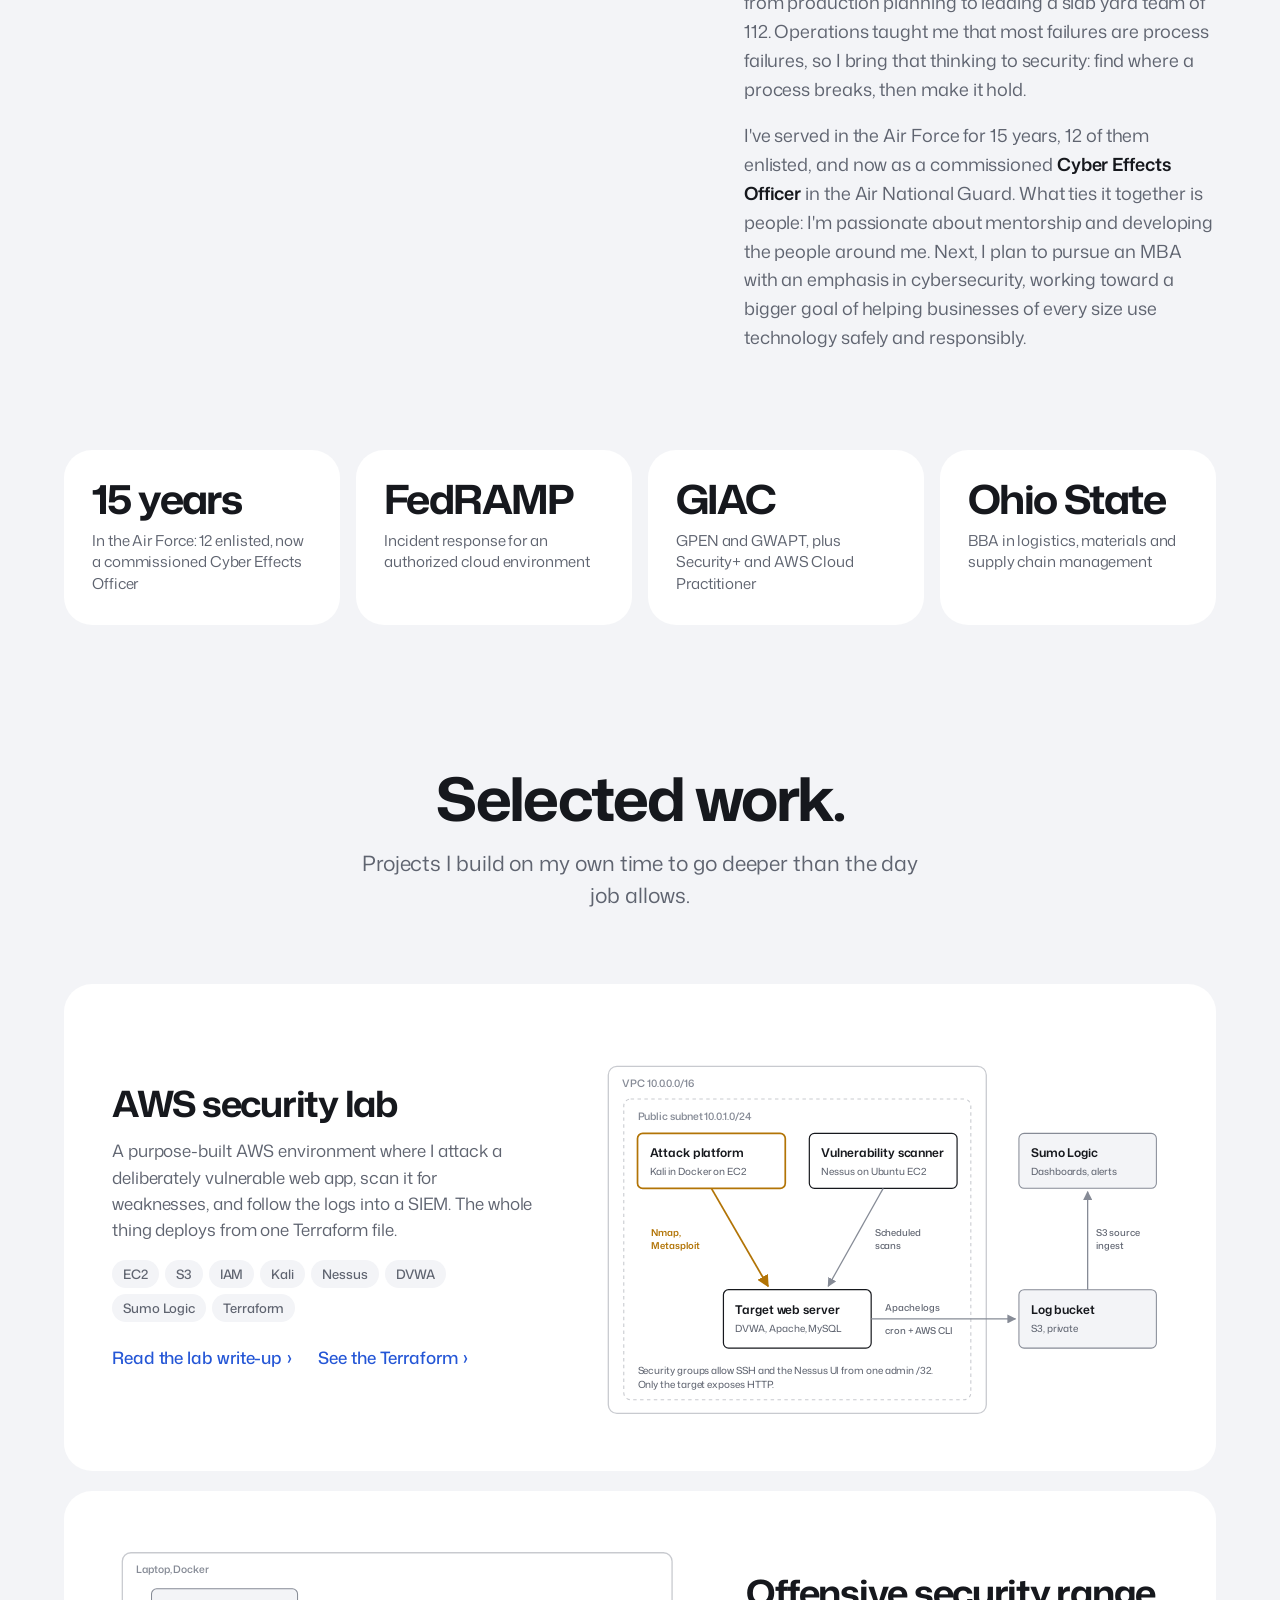
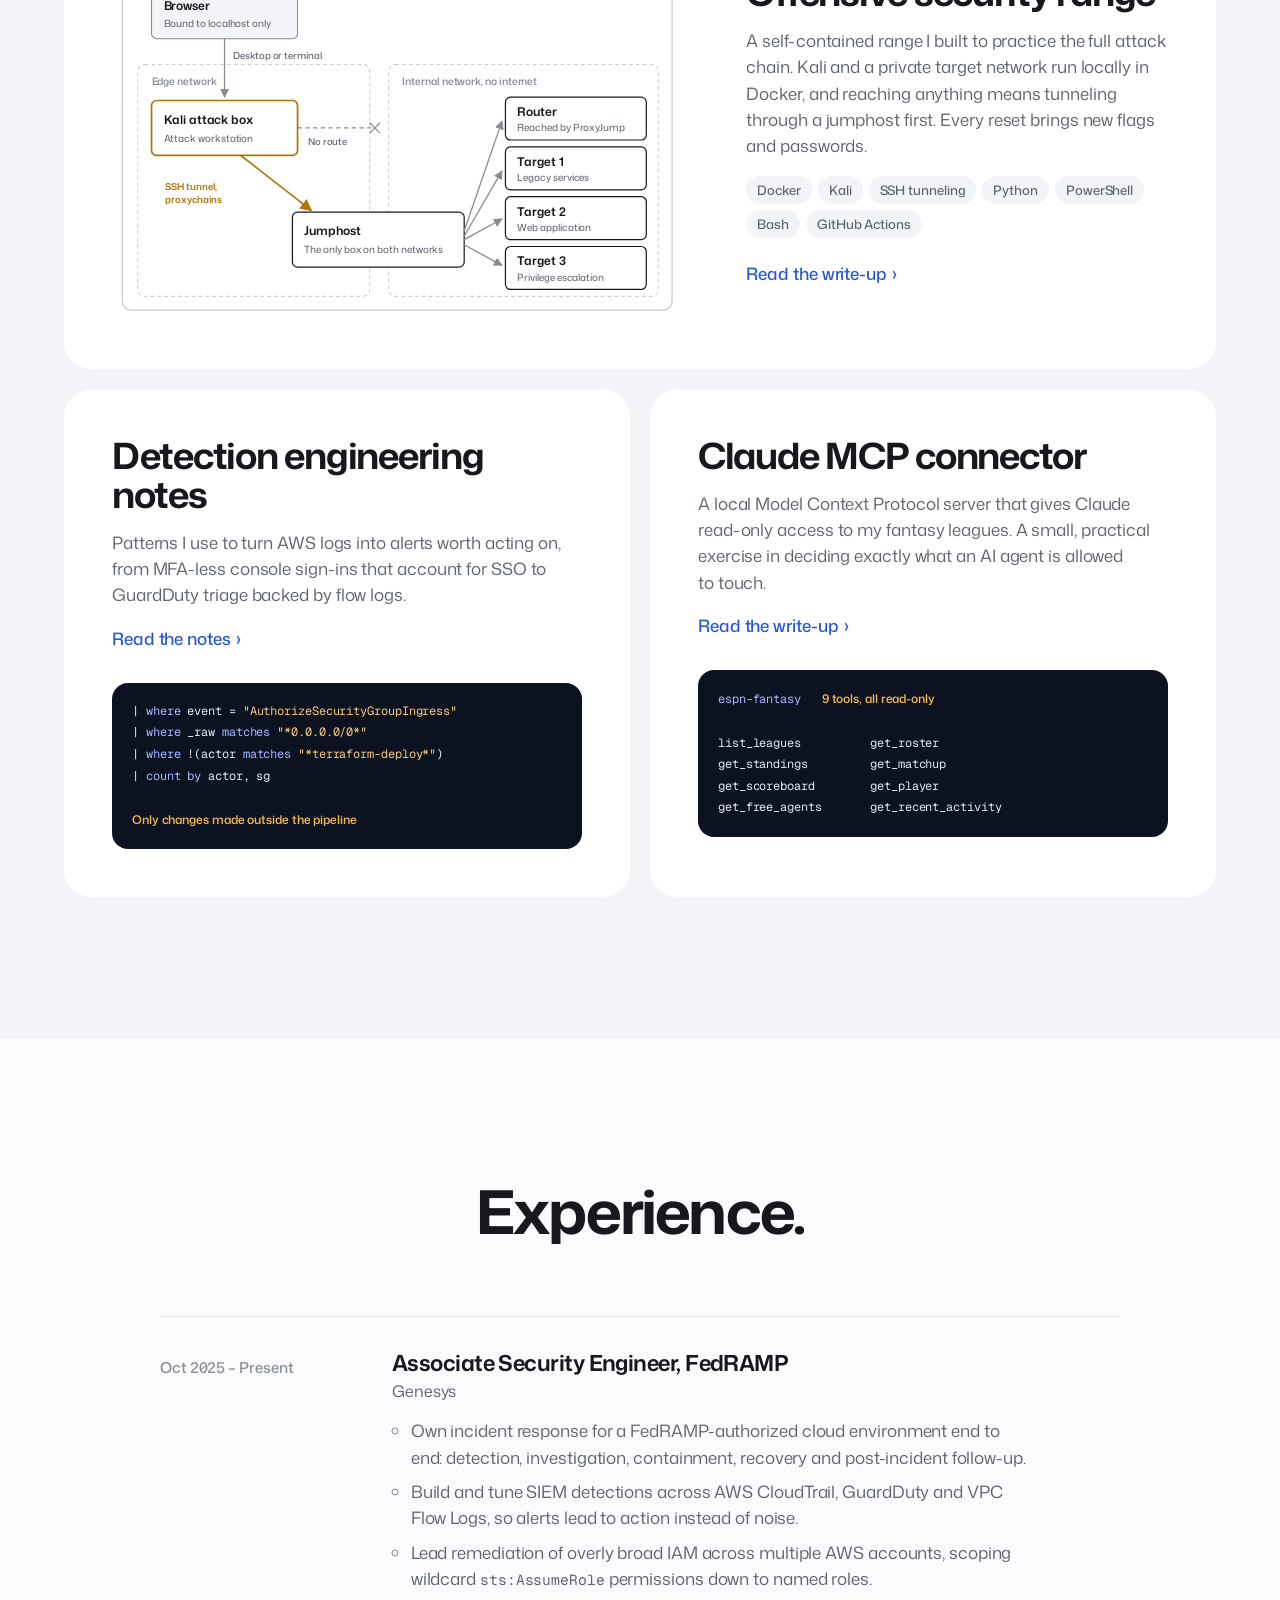
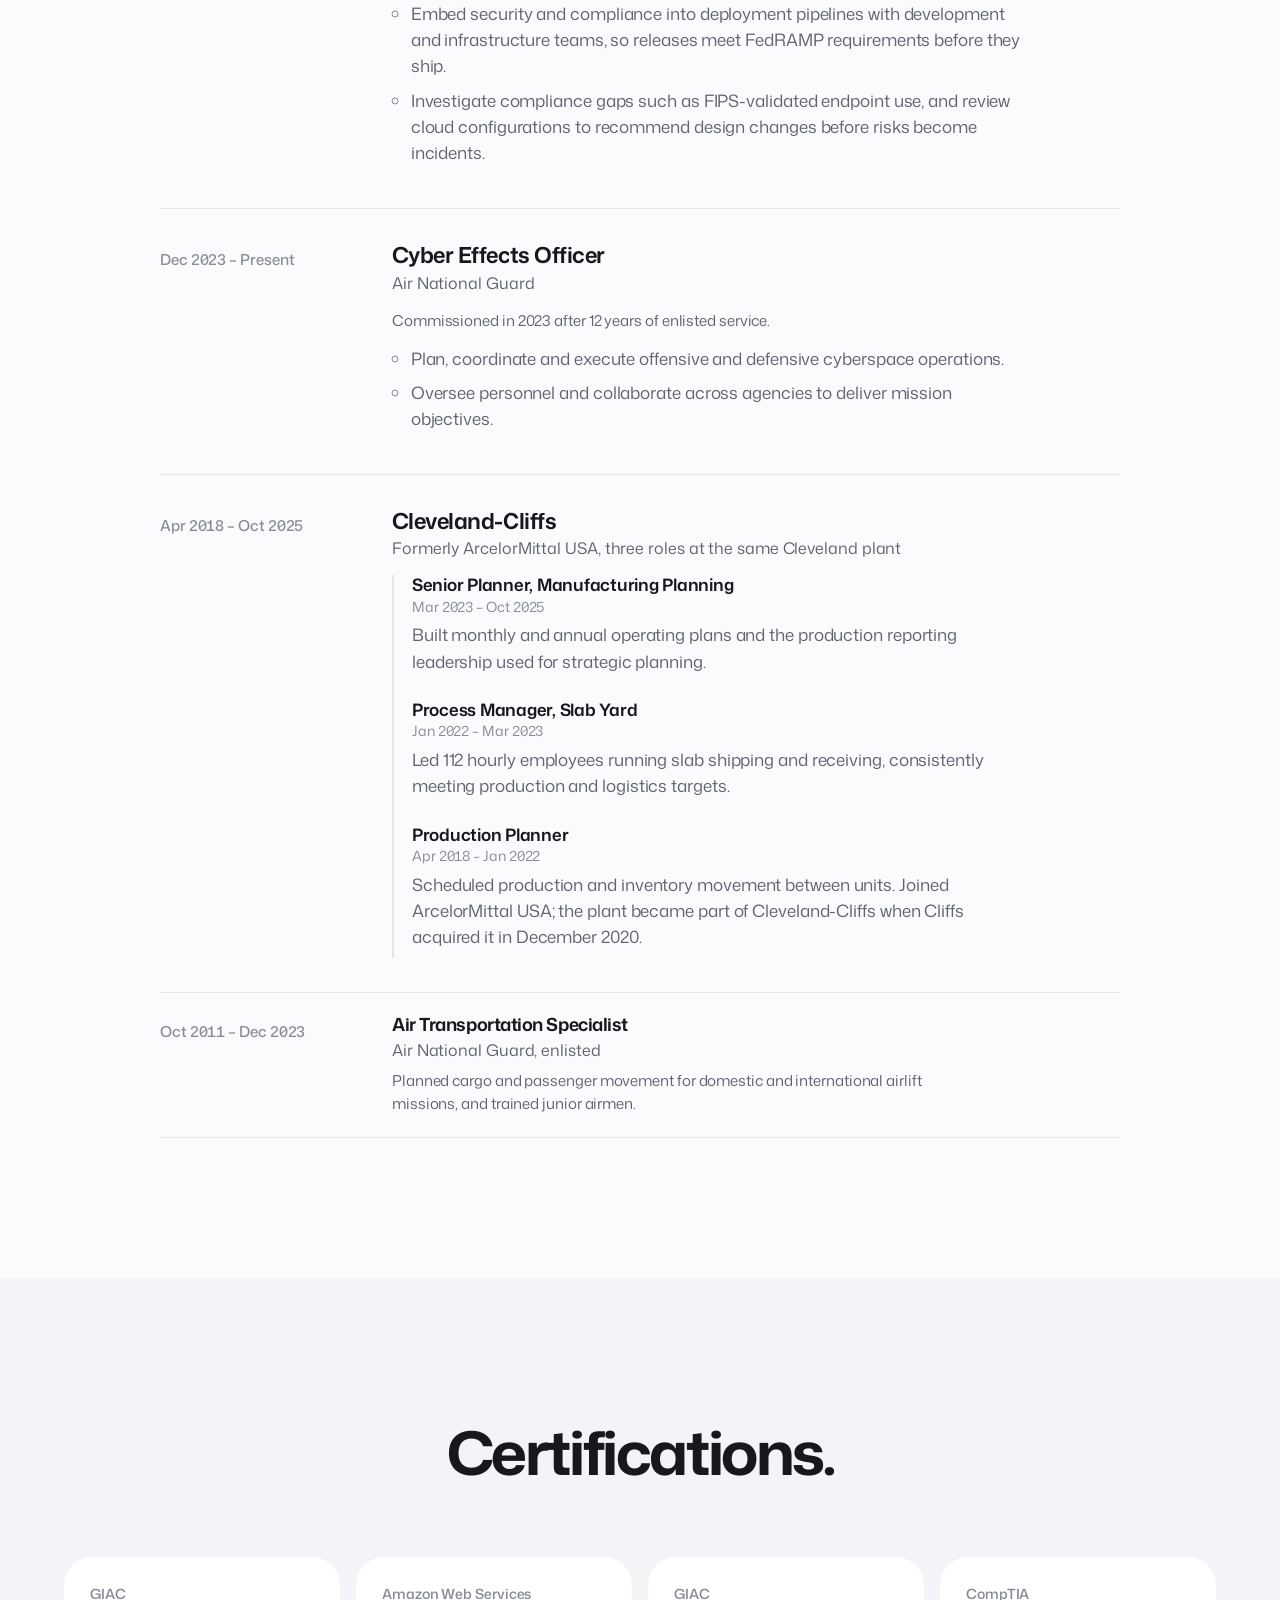
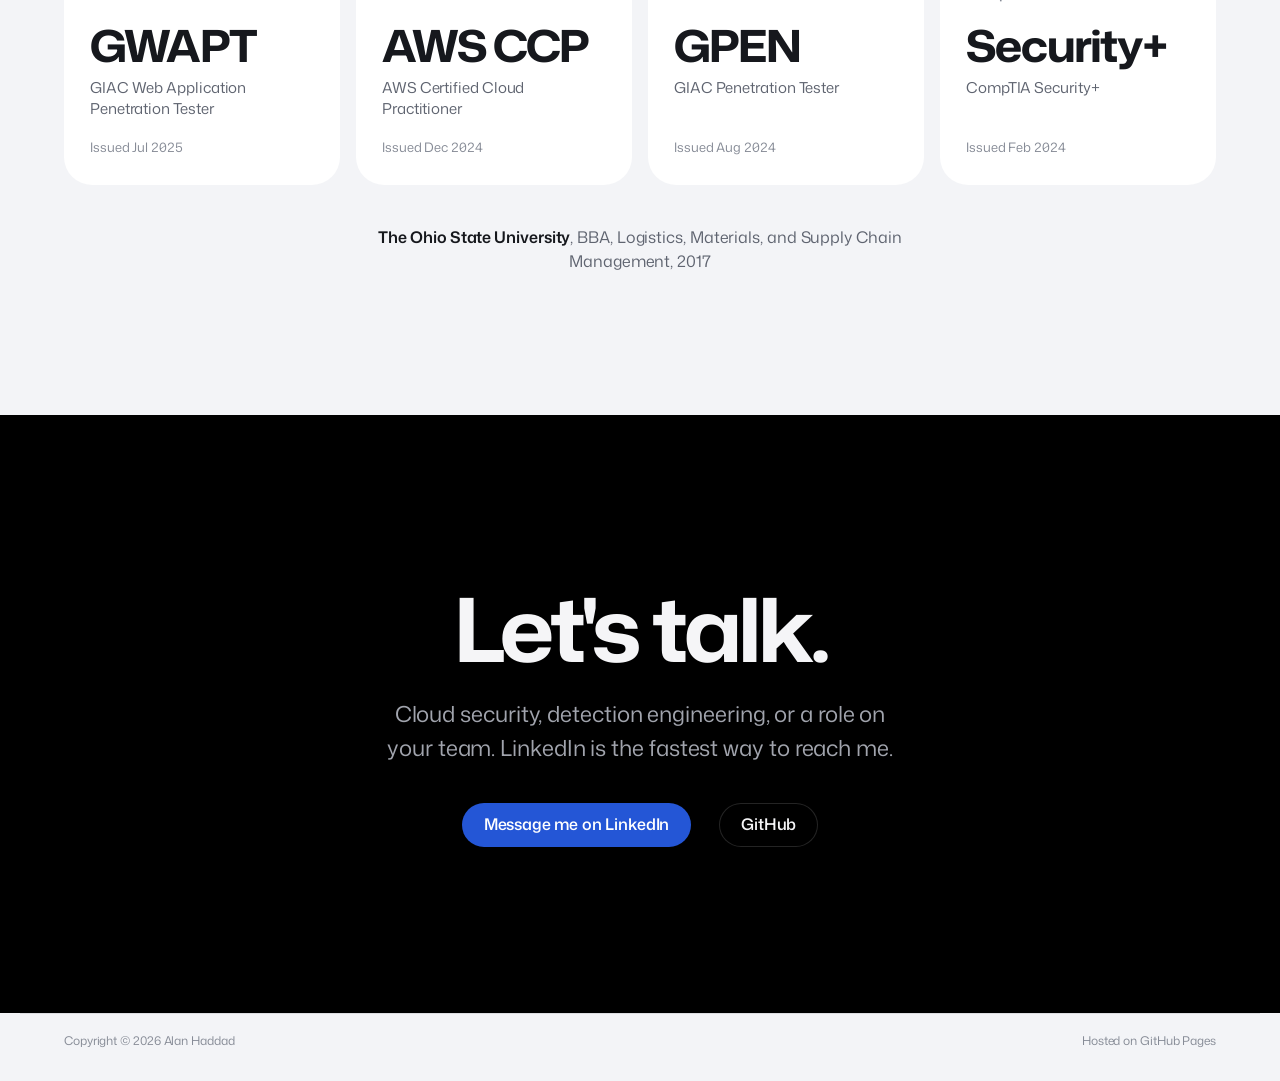
==== commit 12bde4f6: "Reframe the range as a personal practice project Drop the course and student framing from the write-" ====
--- a/index.html
+++ b/index.html
@@ -155,24 +155,24 @@
 
           <article class="work work-feature flip reveal">
             <div>
-              <h3>Cyber training range</h3>
-              <p>A private practice range for the offensive cyber operations course I instruct. Each of 40 students runs Kali and a small target network on their own laptop, and has to tunnel through a jumphost to reach anything, the same way the evaluation works.</p>
+              <h3>Offensive security range</h3>
+              <p>A self-contained range I built to practice the full attack chain. Kali and a private target network run locally in Docker, and reaching anything means tunneling through a jumphost first. Every reset brings new flags and passwords.</p>
               <ul class="stack" aria-label="Technologies">
                 <li>Docker</li><li>Kali</li><li>SSH tunneling</li><li>Python</li><li>PowerShell</li><li>Bash</li><li>GitHub Actions</li>
               </ul>
-              <div class="links"><a class="chev" href="training-range.html">Read the write-up</a></div>
+              <div class="links"><a class="chev" href="cyber-range.html">Read the write-up</a></div>
             </div>
             <div class="art-feature diagram-scroll">
 <svg class="diagram" viewBox="0 0 664 444" role="img" aria-labelledby="rng-dt rng-dd" xmlns="http://www.w3.org/2000/svg">
-  <title id="rng-dt">Training range architecture</title>
-  <desc id="rng-dd">Everything runs in Docker on the student's own laptop. The browser opens a Kali desktop that sits on an edge network. Kali has no route to the internal network, which holds a router and three targets and has no internet access. The jumphost is the only machine on both networks, so students reach the targets through an SSH tunnel.</desc>
+  <title id="rng-dt">Offensive security range architecture</title>
+  <desc id="rng-dd">Everything runs in Docker on one laptop. The browser opens a Kali desktop that sits on an edge network. Kali has no route to the internal network, which holds a router and three targets and has no internet access. The jumphost is the only machine on both networks, so every target is reached through an SSH tunnel.</desc>
   <defs>
     <marker id="rng-ah" viewBox="0 0 10 10" refX="9" refY="5" markerWidth="7" markerHeight="7" orient="auto-start-reverse"><path class="ah" d="M0 0 L10 5 L0 10 z"/></marker>
     <marker id="rng-ah-a" viewBox="0 0 10 10" refX="9" refY="5" markerWidth="7" markerHeight="7" orient="auto-start-reverse"><path class="ah-attack" d="M0 0 L10 5 L0 10 z"/></marker>
   </defs>
 
   <rect class="zone" x="12" y="16" width="640" height="416" rx="10"/>
-  <text class="zone-label" x="28" y="40">Student laptop, Docker</text>
+  <text class="zone-label" x="28" y="40">Laptop, Docker</text>
 
   <rect class="node node-ext" x="46" y="58" width="170" height="58" rx="6"/>
   <text class="t" x="60" y="83">Browser</text>
@@ -189,7 +189,7 @@
 
   <rect class="node node-attack" x="46" y="188" width="170" height="64" rx="6"/>
   <text class="t" x="60" y="215">Kali attack box</text>
-  <text class="st" x="60" y="236">The student's workstation</text>
+  <text class="st" x="60" y="236">Attack workstation</text>
 
   <path class="edge edge-ctl" d="M216 220 L306 220"/>
   <path class="edge" d="M300 214 L312 226 M312 214 L300 226"/>
@@ -263,7 +263,7 @@
         <div class="kicker-head reveal"><h2 id="exp-title">Experience.</h2></div>
         <ol class="timeline reveal" reversed>
           <li><div class="when">Oct 2025&nbsp;&ndash;&nbsp;Present</div><div><h3>Associate Security Engineer, FedRAMP</h3><p class="org">Genesys</p><ul><li>Own incident response for a FedRAMP-authorized cloud environment end to end: detection, investigation, containment, recovery and post-incident follow-up.</li><li>Build and tune SIEM detections across AWS CloudTrail, GuardDuty and VPC Flow Logs, so alerts lead to action instead of noise.</li><li>Lead remediation of overly broad IAM across multiple AWS accounts, scoping wildcard <code>sts:AssumeRole</code> permissions down to named roles.</li><li>Embed security and compliance into deployment pipelines with development and infrastructure teams, so releases meet FedRAMP requirements before they ship.</li><li>Investigate compliance gaps such as FIPS-validated endpoint use, and review cloud configurations to recommend design changes before risks become incidents.</li></ul></div></li>
-          <li><div class="when">Dec 2023&nbsp;&ndash;&nbsp;Present</div><div><h3>Cyber Effects Officer</h3><p class="org">Air National Guard</p><p class="note">Commissioned in 2023 after 12 years of enlisted service.</p><ul><li>Plan, coordinate and execute offensive and defensive cyberspace operations.</li><li>Instruct an offensive cyber operations qualification course, and built its hands-on practice range for a class of 40.</li><li>Oversee personnel and collaborate across agencies to deliver mission objectives.</li></ul></div></li>
+          <li><div class="when">Dec 2023&nbsp;&ndash;&nbsp;Present</div><div><h3>Cyber Effects Officer</h3><p class="org">Air National Guard</p><p class="note">Commissioned in 2023 after 12 years of enlisted service.</p><ul><li>Plan, coordinate and execute offensive and defensive cyberspace operations.</li><li>Oversee personnel and collaborate across agencies to deliver mission objectives.</li></ul></div></li>
           <li><div class="when">Apr 2018&nbsp;&ndash;&nbsp;Oct 2025</div><div><h3>Cleveland-Cliffs</h3><p class="org">Formerly ArcelorMittal USA, three roles at the same Cleveland plant</p><ol class="roles"><li><h4>Senior Planner, Manufacturing Planning</h4><span class="role-when">Mar 2023&nbsp;&ndash;&nbsp;Oct 2025</span><p>Built monthly and annual operating plans and the production reporting leadership used for strategic planning.</p></li><li><h4>Process Manager, Slab Yard</h4><span class="role-when">Jan 2022&nbsp;&ndash;&nbsp;Mar 2023</span><p>Led 112 hourly employees running slab shipping and receiving, consistently meeting production and logistics targets.</p></li><li><h4>Production Planner</h4><span class="role-when">Apr 2018&nbsp;&ndash;&nbsp;Jan 2022</span><p>Scheduled production and inventory movement between units. Joined ArcelorMittal USA; the plant became part of Cleveland-Cliffs when Cliffs acquired it in December 2020.</p></li></ol></div></li>
           <li class="brief"><div class="when">Oct 2011&nbsp;&ndash;&nbsp;Dec 2023</div><div><h3>Air Transportation Specialist</h3><p class="org">Air National Guard, enlisted</p><p class="note">Planned cargo and passenger movement for domestic and international airlift missions, and trained junior airmen.</p></div></li>
         </ol>
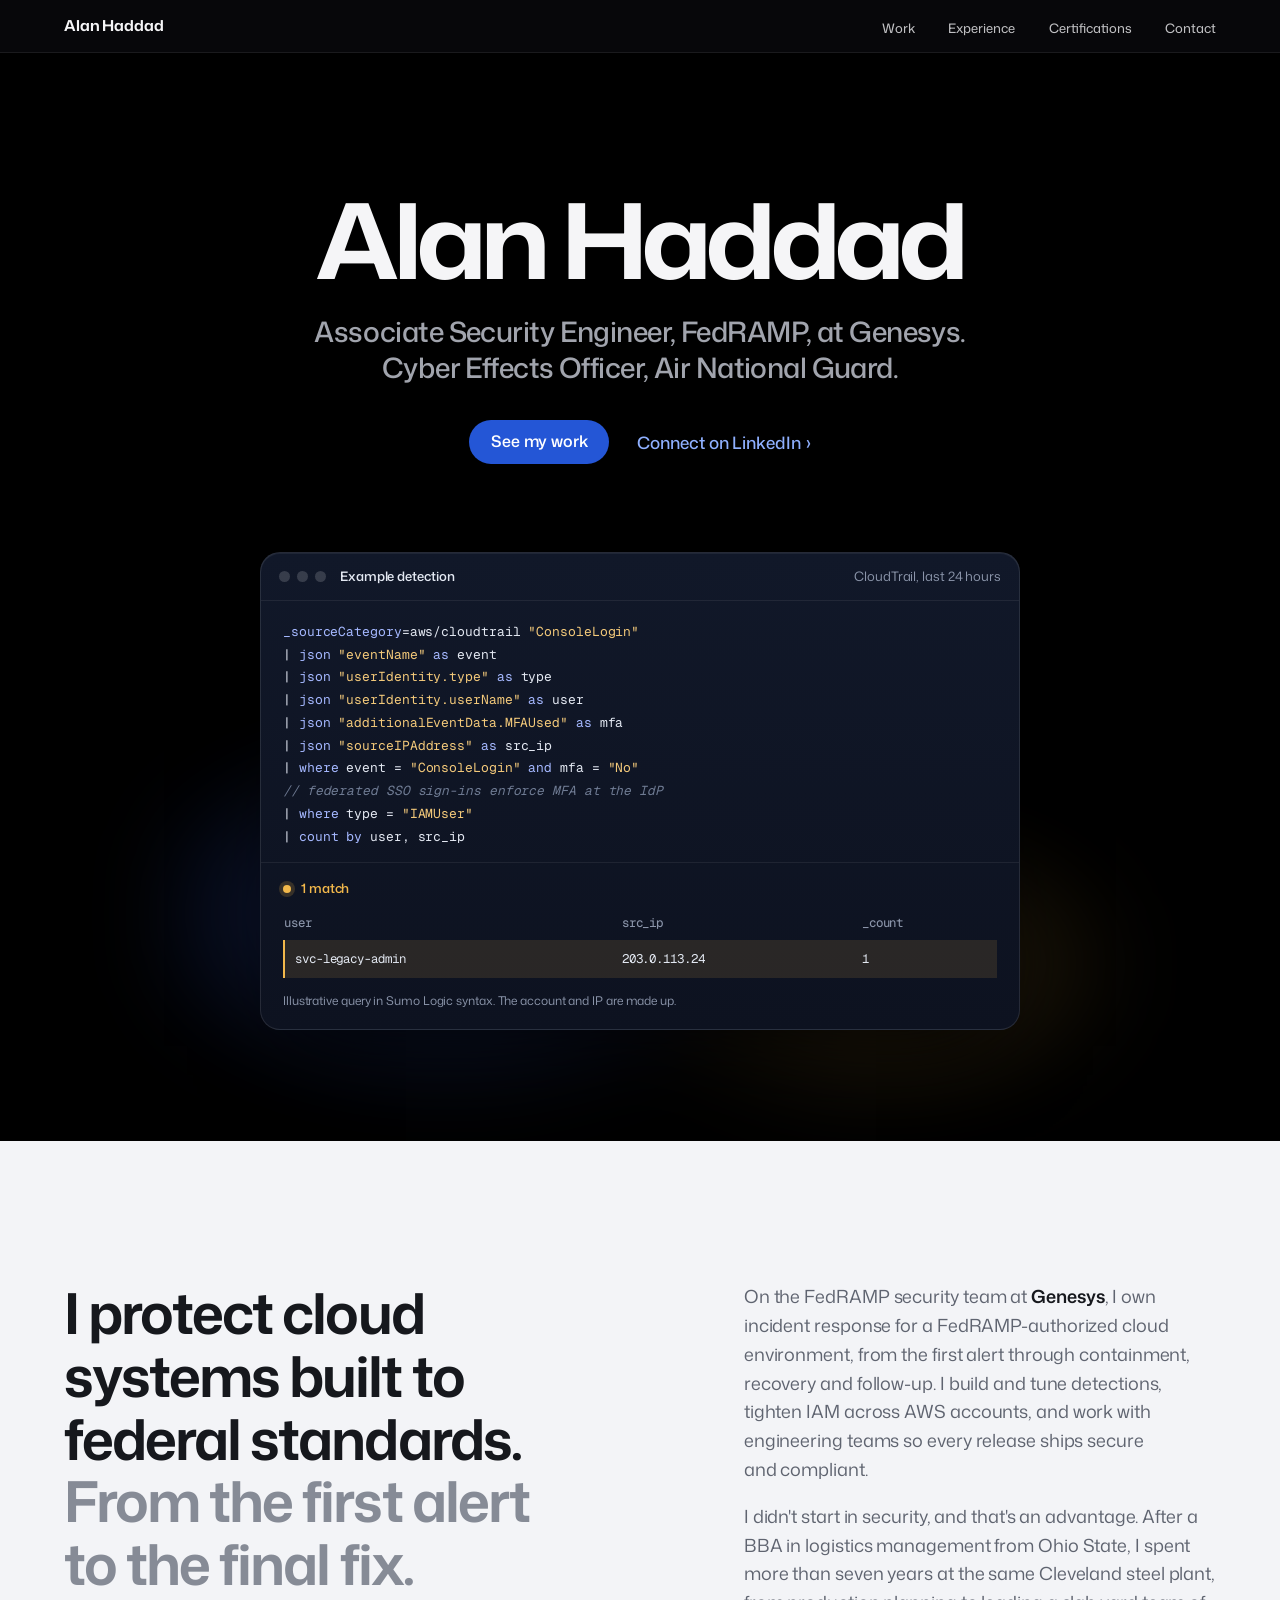
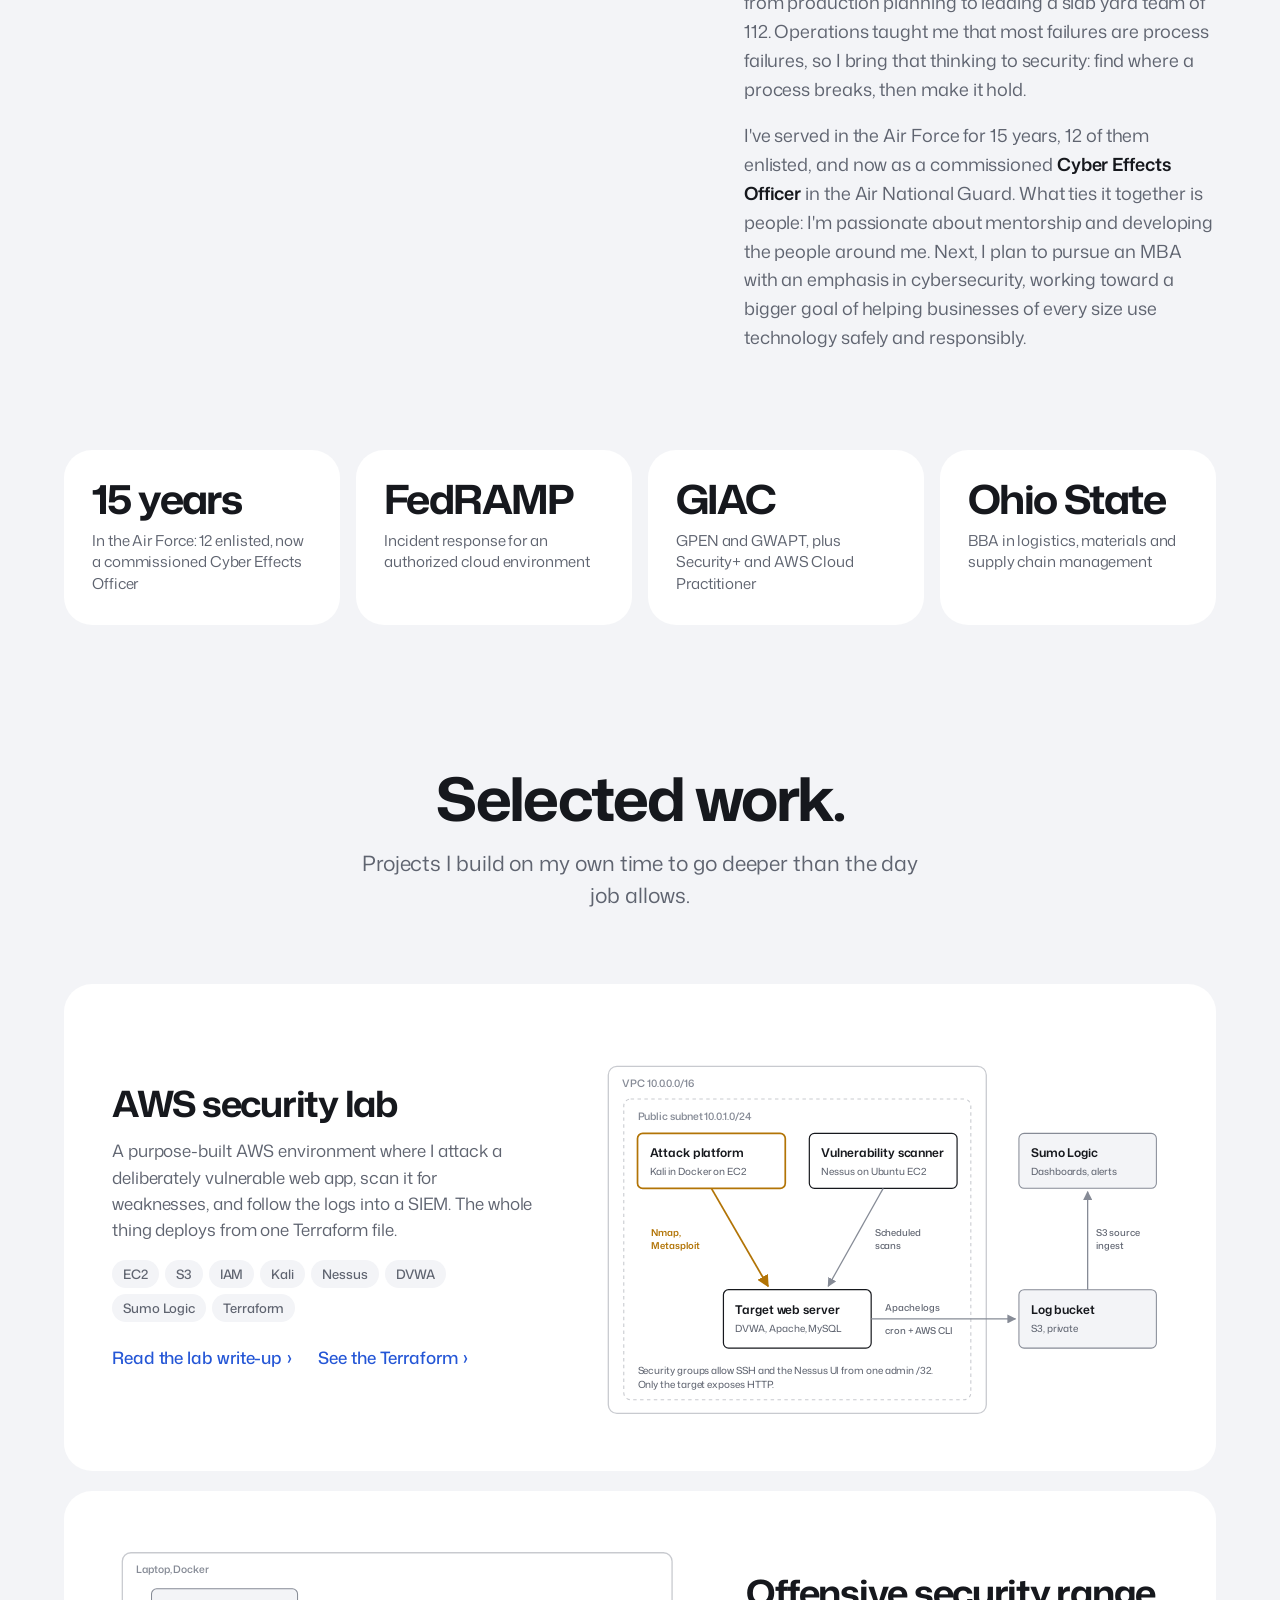
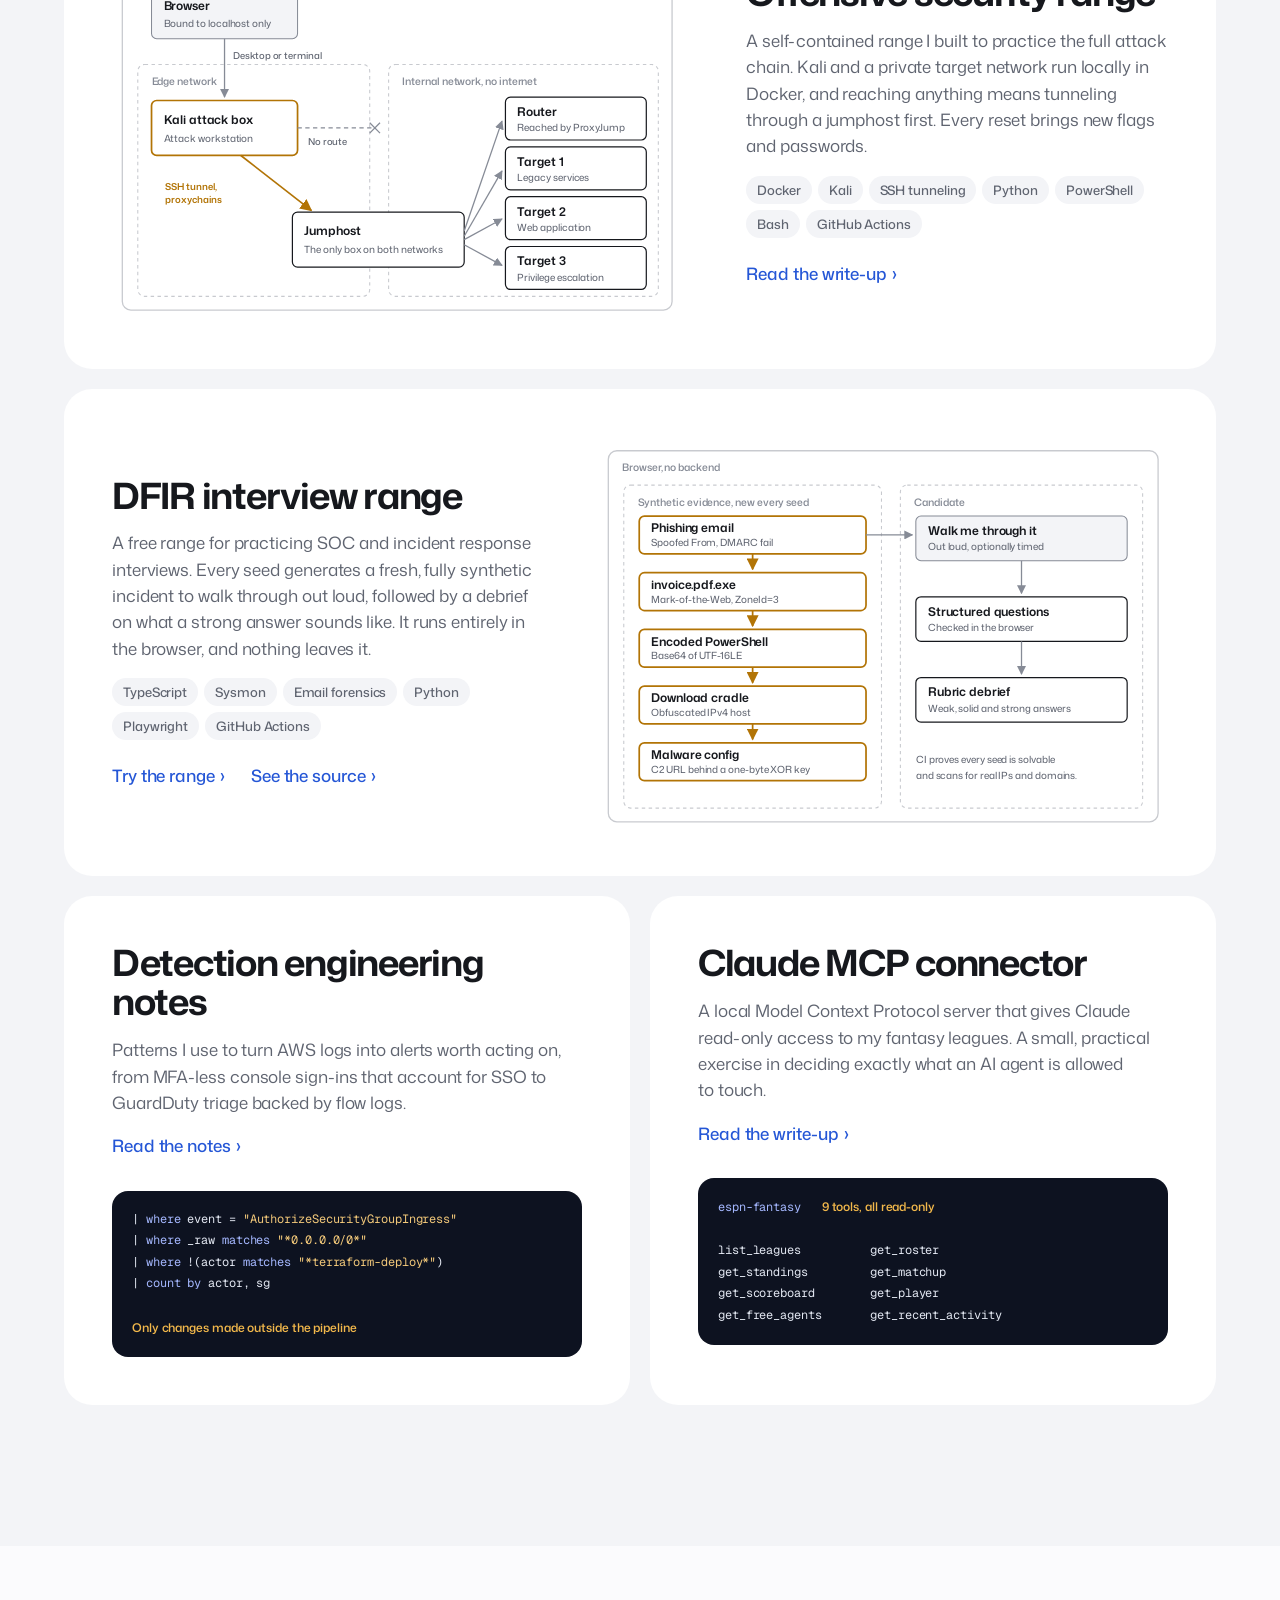
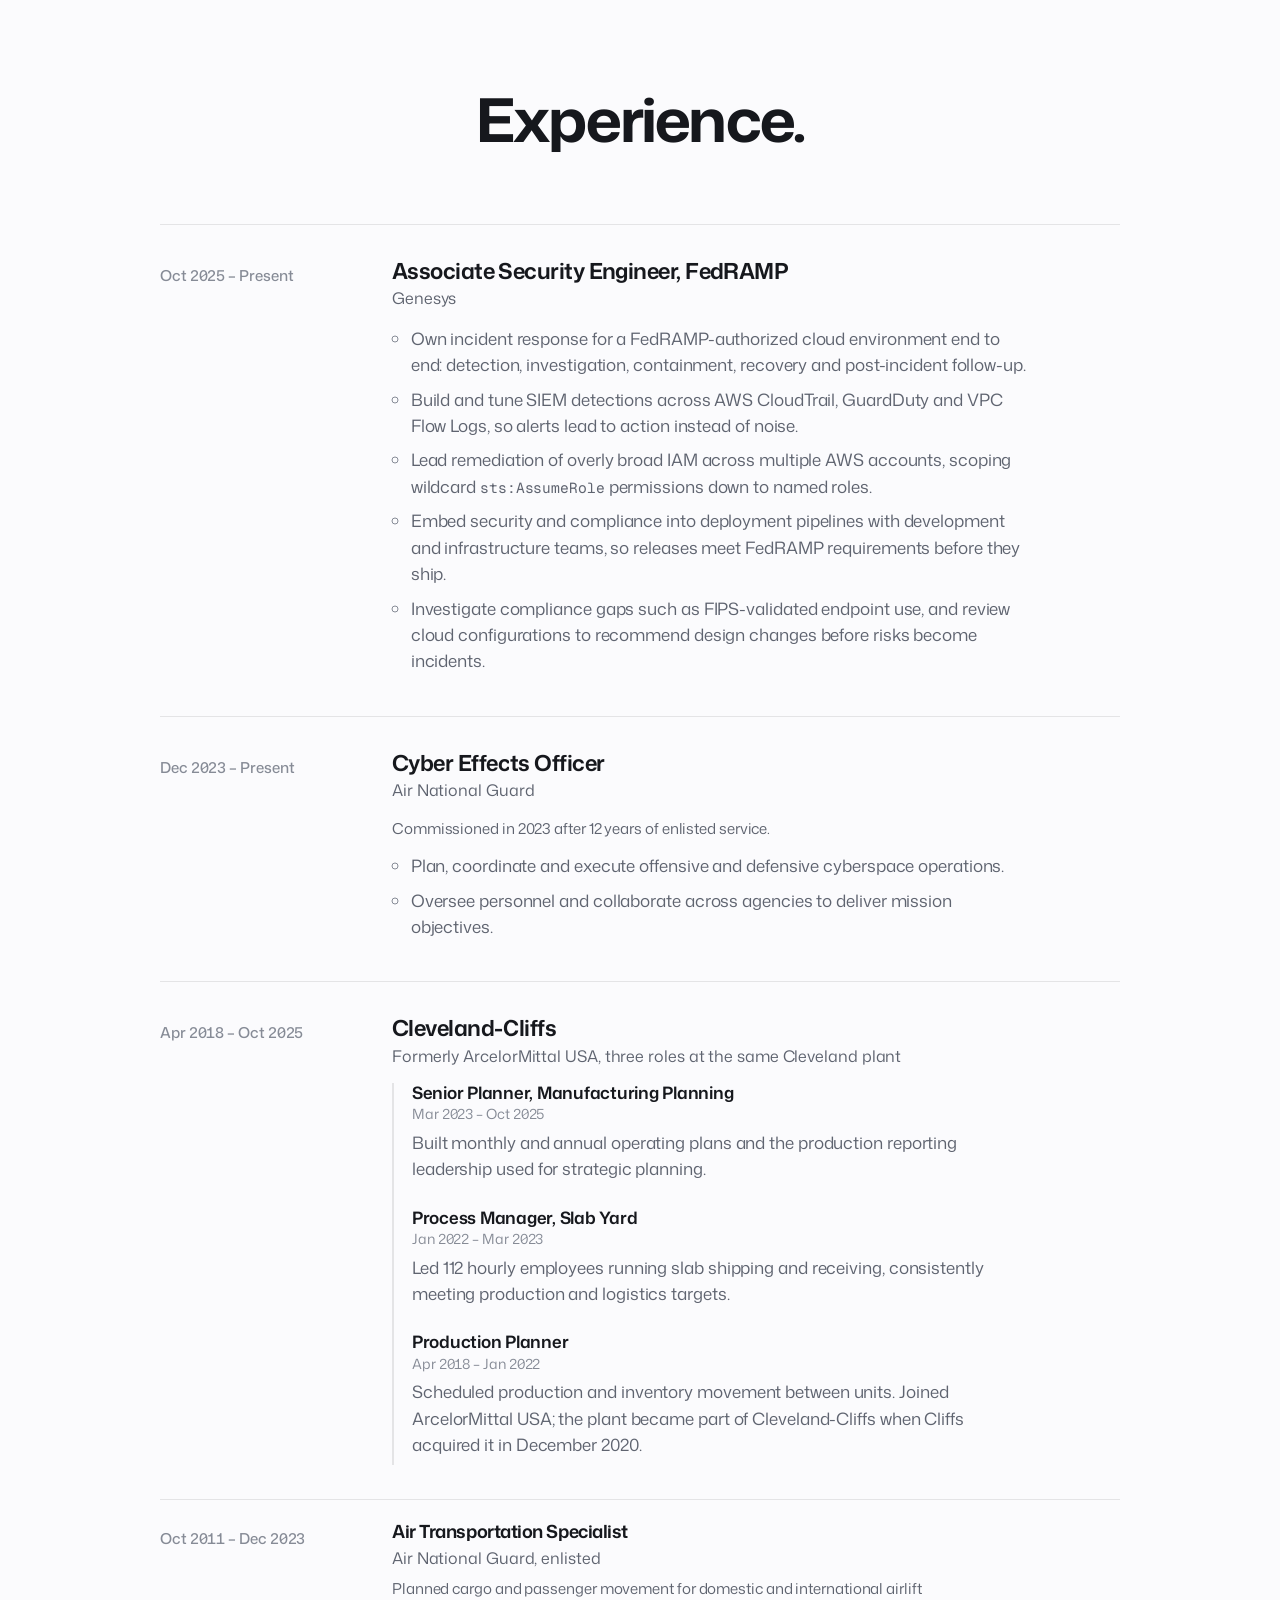
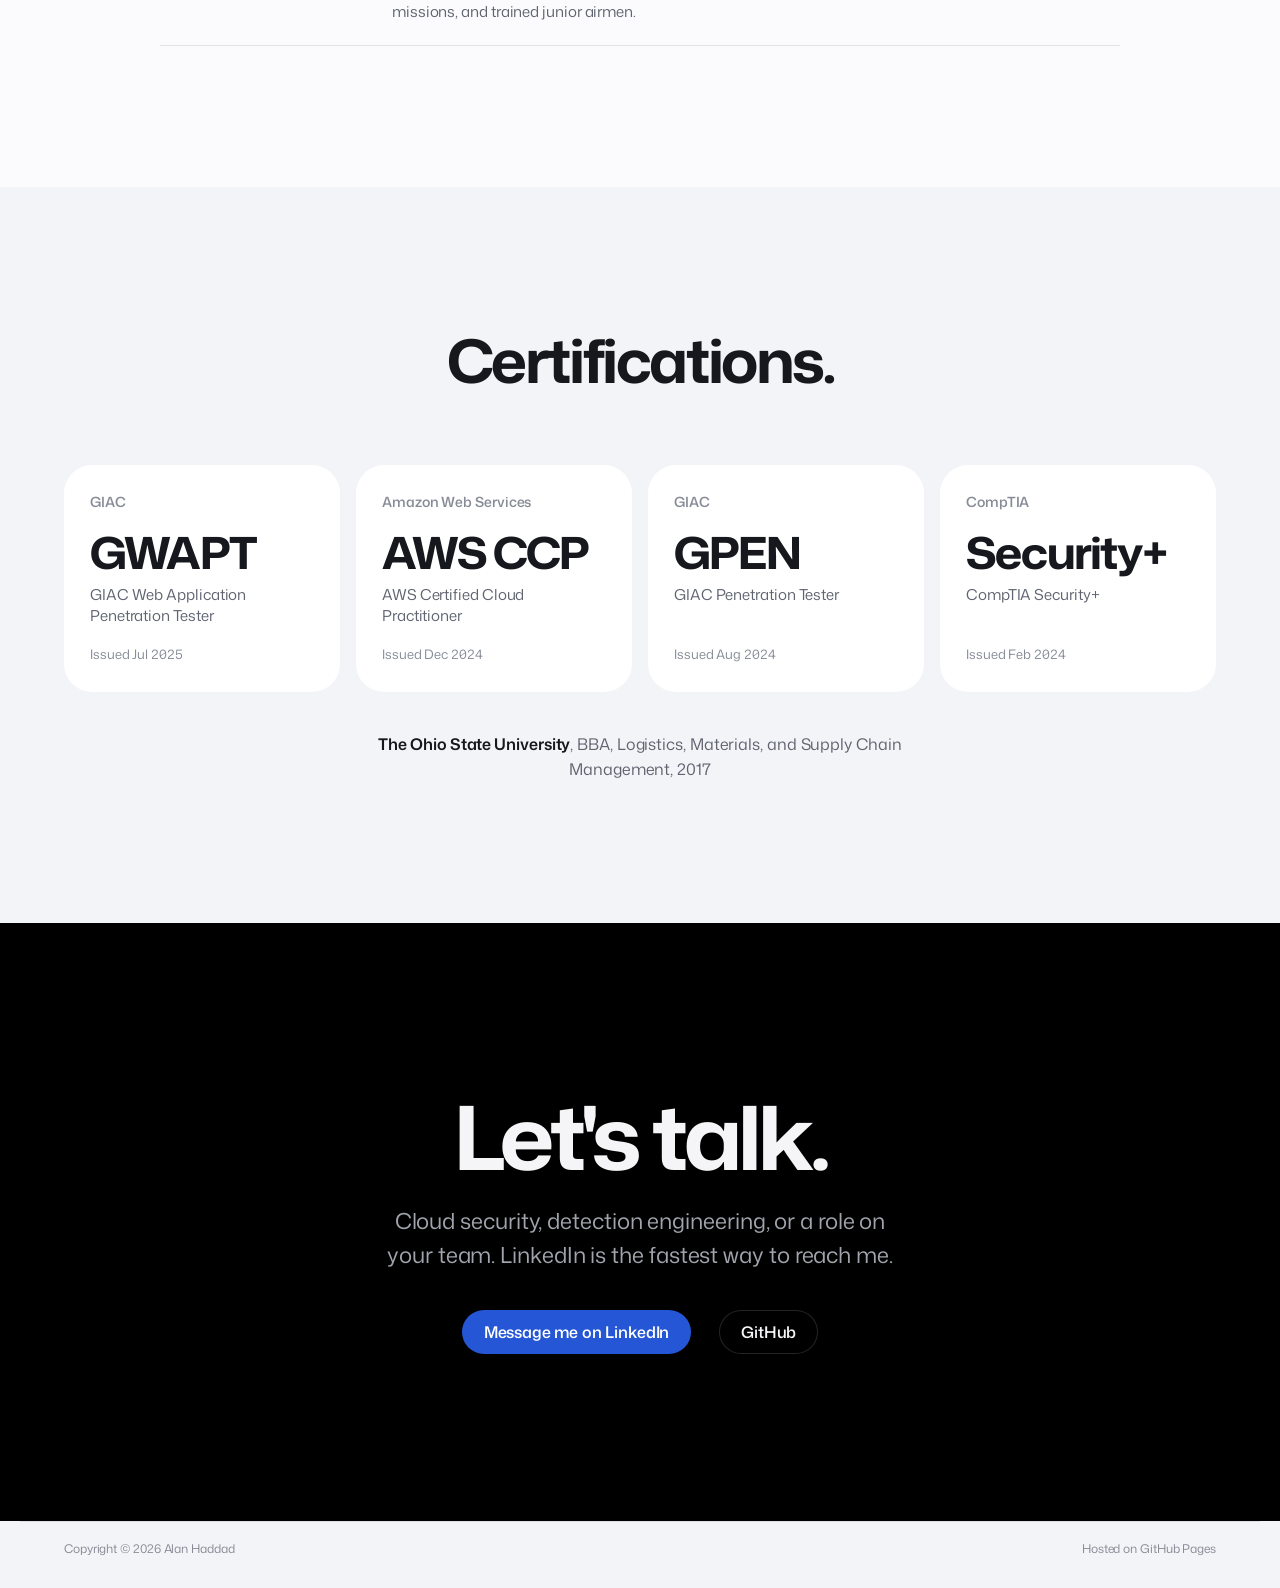
==== commit 93babb8c: "Add DFIR interview range to Selected work Co-Authored-By: Claude Opus 5.5 <noreply@anthropic.com> Cl" ====
--- a/index.html
+++ b/index.html
@@ -227,6 +227,79 @@
             </div>
           </article>
 
+          <article class="work work-feature reveal">
+            <div>
+              <h3>DFIR interview range</h3>
+              <p>A free range for practicing SOC and incident response interviews. Every seed generates a fresh, fully synthetic incident to walk through out loud, followed by a debrief on what a strong answer sounds like. It runs entirely in the browser, and nothing leaves it.</p>
+              <ul class="stack" aria-label="Technologies">
+                <li>TypeScript</li><li>Sysmon</li><li>Email forensics</li><li>Python</li><li>Playwright</li><li>GitHub Actions</li>
+              </ul>
+              <div class="links"><a class="chev" href="/dfir-range/">Try the range</a><a class="chev" href="https://github.com/alan-haddad/dfir-range">See the source</a></div>
+            </div>
+            <div class="art-feature diagram-scroll">
+<svg class="diagram" viewBox="0 0 664 456" role="img" aria-labelledby="dfir-dt dfir-dd" xmlns="http://www.w3.org/2000/svg">
+  <title id="dfir-dt">DFIR interview range flow</title>
+  <desc id="dfir-dd">Everything runs in the browser. Each seed generates a synthetic incident: a phishing email, a downloaded file with Mark-of-the-Web, an encoded PowerShell command, an obfuscated download cradle and an XOR-protected config. The candidate walks through the evidence out loud, answers structured questions checked by the site, then reviews a rubric debrief.</desc>
+  <defs>
+    <marker id="dfir-ah" viewBox="0 0 10 10" refX="9" refY="5" markerWidth="7" markerHeight="7" orient="auto-start-reverse"><path class="ah" d="M0 0 L10 5 L0 10 z"/></marker>
+    <marker id="dfir-ah-a" viewBox="0 0 10 10" refX="9" refY="5" markerWidth="7" markerHeight="7" orient="auto-start-reverse"><path class="ah-attack" d="M0 0 L10 5 L0 10 z"/></marker>
+  </defs>
+
+  <rect class="zone" x="12" y="16" width="640" height="432" rx="10"/>
+  <text class="zone-label" x="28" y="40">Browser, no backend</text>
+
+  <rect class="zone-inner" x="30" y="56" width="300" height="376" rx="8"/>
+  <text class="zone-label" x="46" y="80">Synthetic evidence, new every seed</text>
+
+  <rect class="node node-attack" x="48" y="92" width="264" height="44" rx="6"/>
+  <text class="t" x="62" y="111">Phishing email</text>
+  <text class="st" x="62" y="127">Spoofed From, DMARC fail</text>
+  <path class="edge edge-attack" d="M180 136 L180 154" marker-end="url(#dfir-ah-a)"/>
+
+  <rect class="node node-attack" x="48" y="158" width="264" height="44" rx="6"/>
+  <text class="t" x="62" y="177">invoice.pdf.exe</text>
+  <text class="st" x="62" y="193">Mark-of-the-Web, ZoneId=3</text>
+  <path class="edge edge-attack" d="M180 202 L180 220" marker-end="url(#dfir-ah-a)"/>
+
+  <rect class="node node-attack" x="48" y="224" width="264" height="44" rx="6"/>
+  <text class="t" x="62" y="243">Encoded PowerShell</text>
+  <text class="st" x="62" y="259">Base64 of UTF-16LE</text>
+  <path class="edge edge-attack" d="M180 268 L180 286" marker-end="url(#dfir-ah-a)"/>
+
+  <rect class="node node-attack" x="48" y="290" width="264" height="44" rx="6"/>
+  <text class="t" x="62" y="309">Download cradle</text>
+  <text class="st" x="62" y="325">Obfuscated IPv4 host</text>
+  <path class="edge edge-attack" d="M180 334 L180 352" marker-end="url(#dfir-ah-a)"/>
+
+  <rect class="node node-attack" x="48" y="356" width="264" height="44" rx="6"/>
+  <text class="t" x="62" y="375">Malware config</text>
+  <text class="st" x="62" y="391">C2 URL behind a one-byte XOR key</text>
+
+  <rect class="zone-inner" x="352" y="56" width="282" height="376" rx="8"/>
+  <text class="zone-label" x="368" y="80">Candidate</text>
+
+  <path class="edge" d="M312 114 L366 114" marker-end="url(#dfir-ah)"/>
+
+  <rect class="node node-ext" x="370" y="92" width="246" height="52" rx="6"/>
+  <text class="t" x="384" y="114">Walk me through it</text>
+  <text class="st" x="384" y="132">Out loud, optionally timed</text>
+  <path class="edge" d="M493 144 L493 182" marker-end="url(#dfir-ah)"/>
+
+  <rect class="node" x="370" y="186" width="246" height="52" rx="6"/>
+  <text class="t" x="384" y="208">Structured questions</text>
+  <text class="st" x="384" y="226">Checked in the browser</text>
+  <path class="edge" d="M493 238 L493 276" marker-end="url(#dfir-ah)"/>
+
+  <rect class="node" x="370" y="280" width="246" height="52" rx="6"/>
+  <text class="t" x="384" y="302">Rubric debrief</text>
+  <text class="st" x="384" y="320">Weak, solid and strong answers</text>
+
+  <text class="st" x="370" y="380">CI proves every seed is solvable</text>
+  <text class="st" x="370" y="398">and scans for real IPs and domains.</text>
+</svg>
+            </div>
+          </article>
+
           <article class="work reveal">
             <h3>Detection engineering notes</h3>
             <p>Patterns I use to turn AWS logs into alerts worth acting on, from MFA-less console sign-ins that account for SSO to GuardDuty triage backed by flow logs.</p>
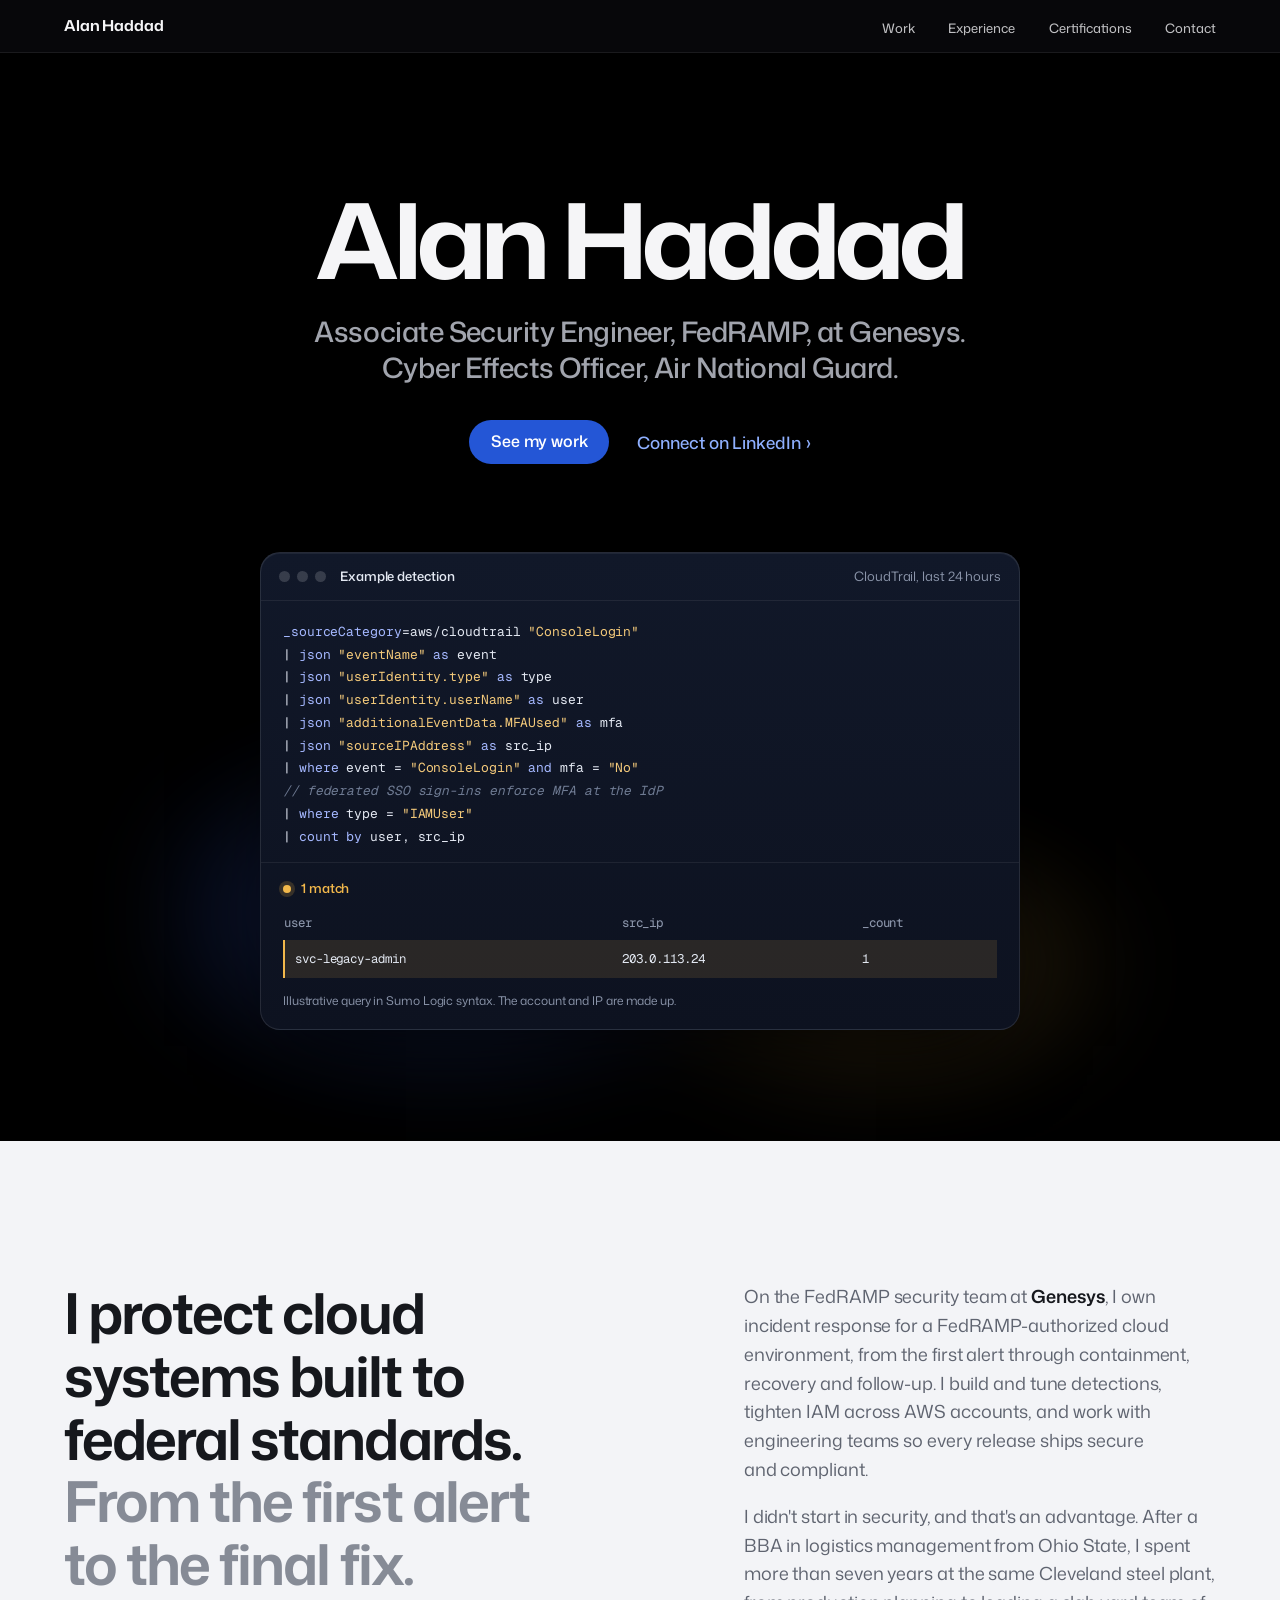
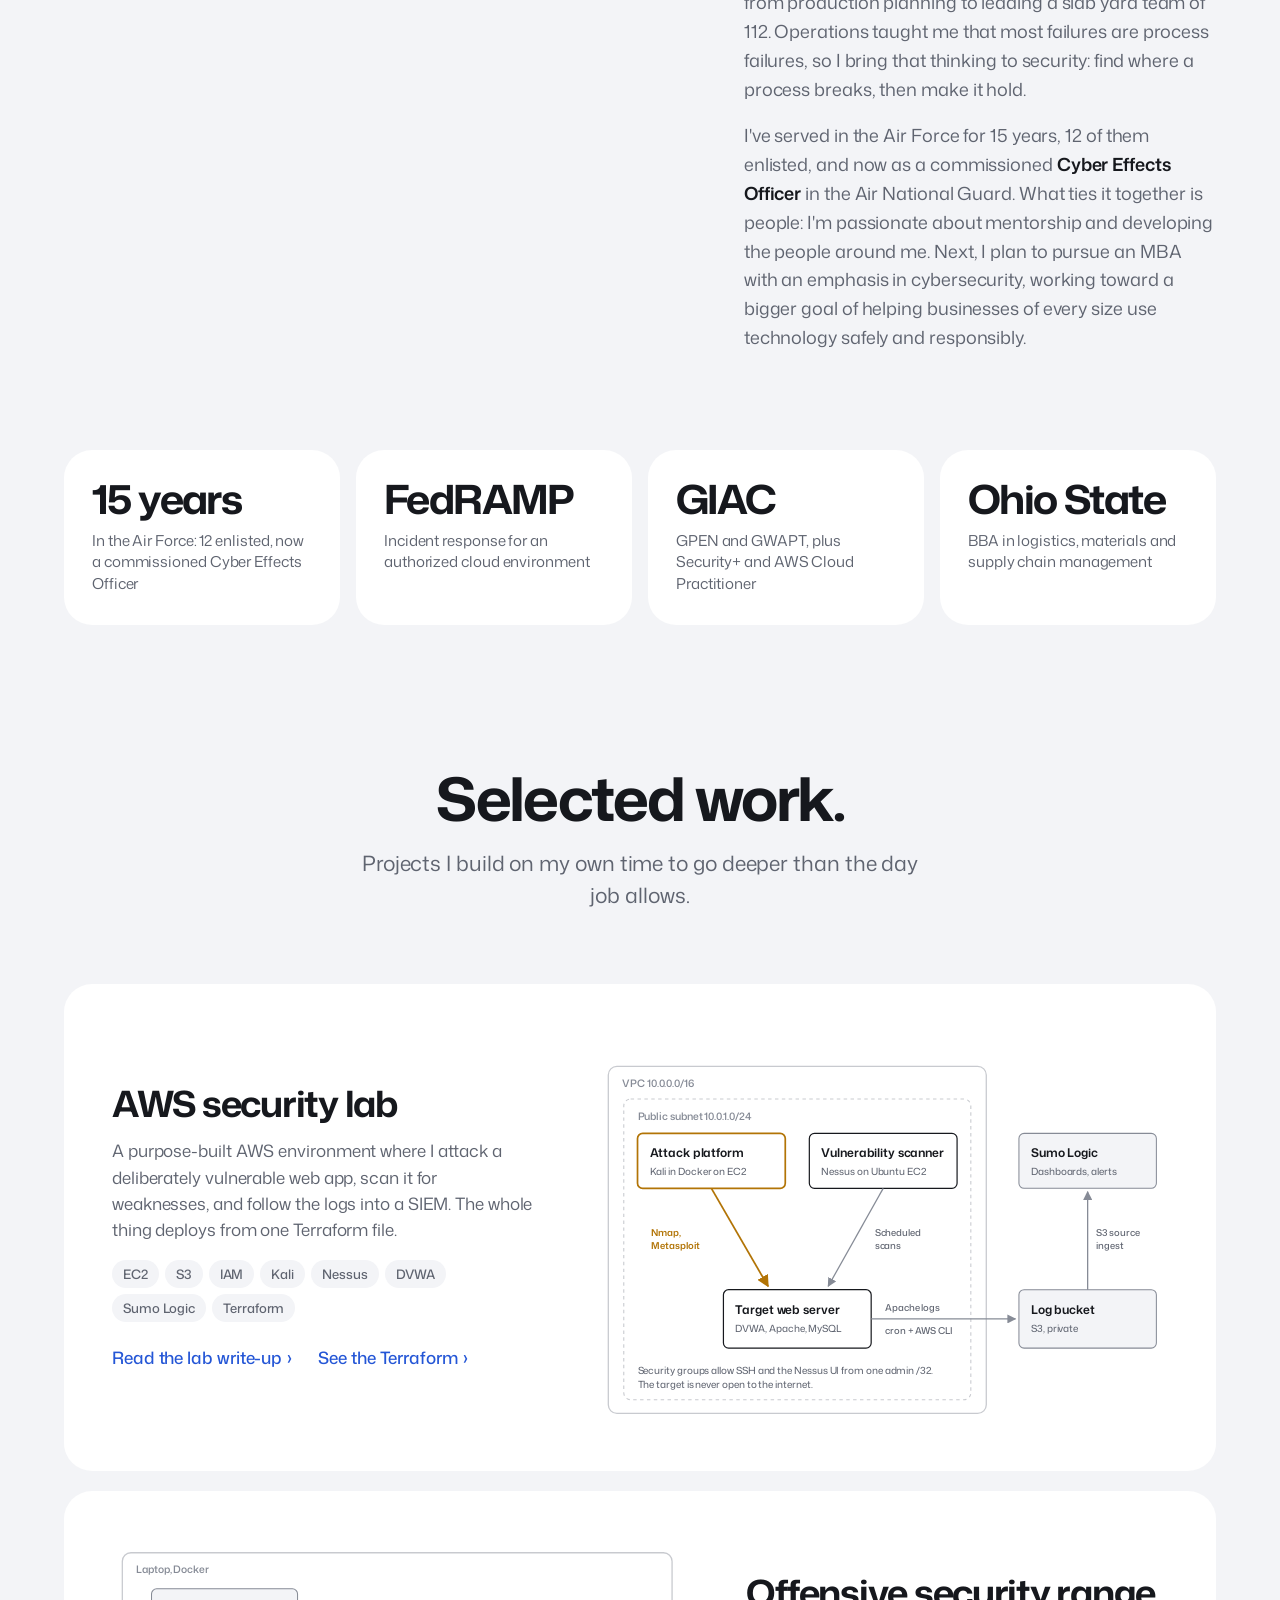
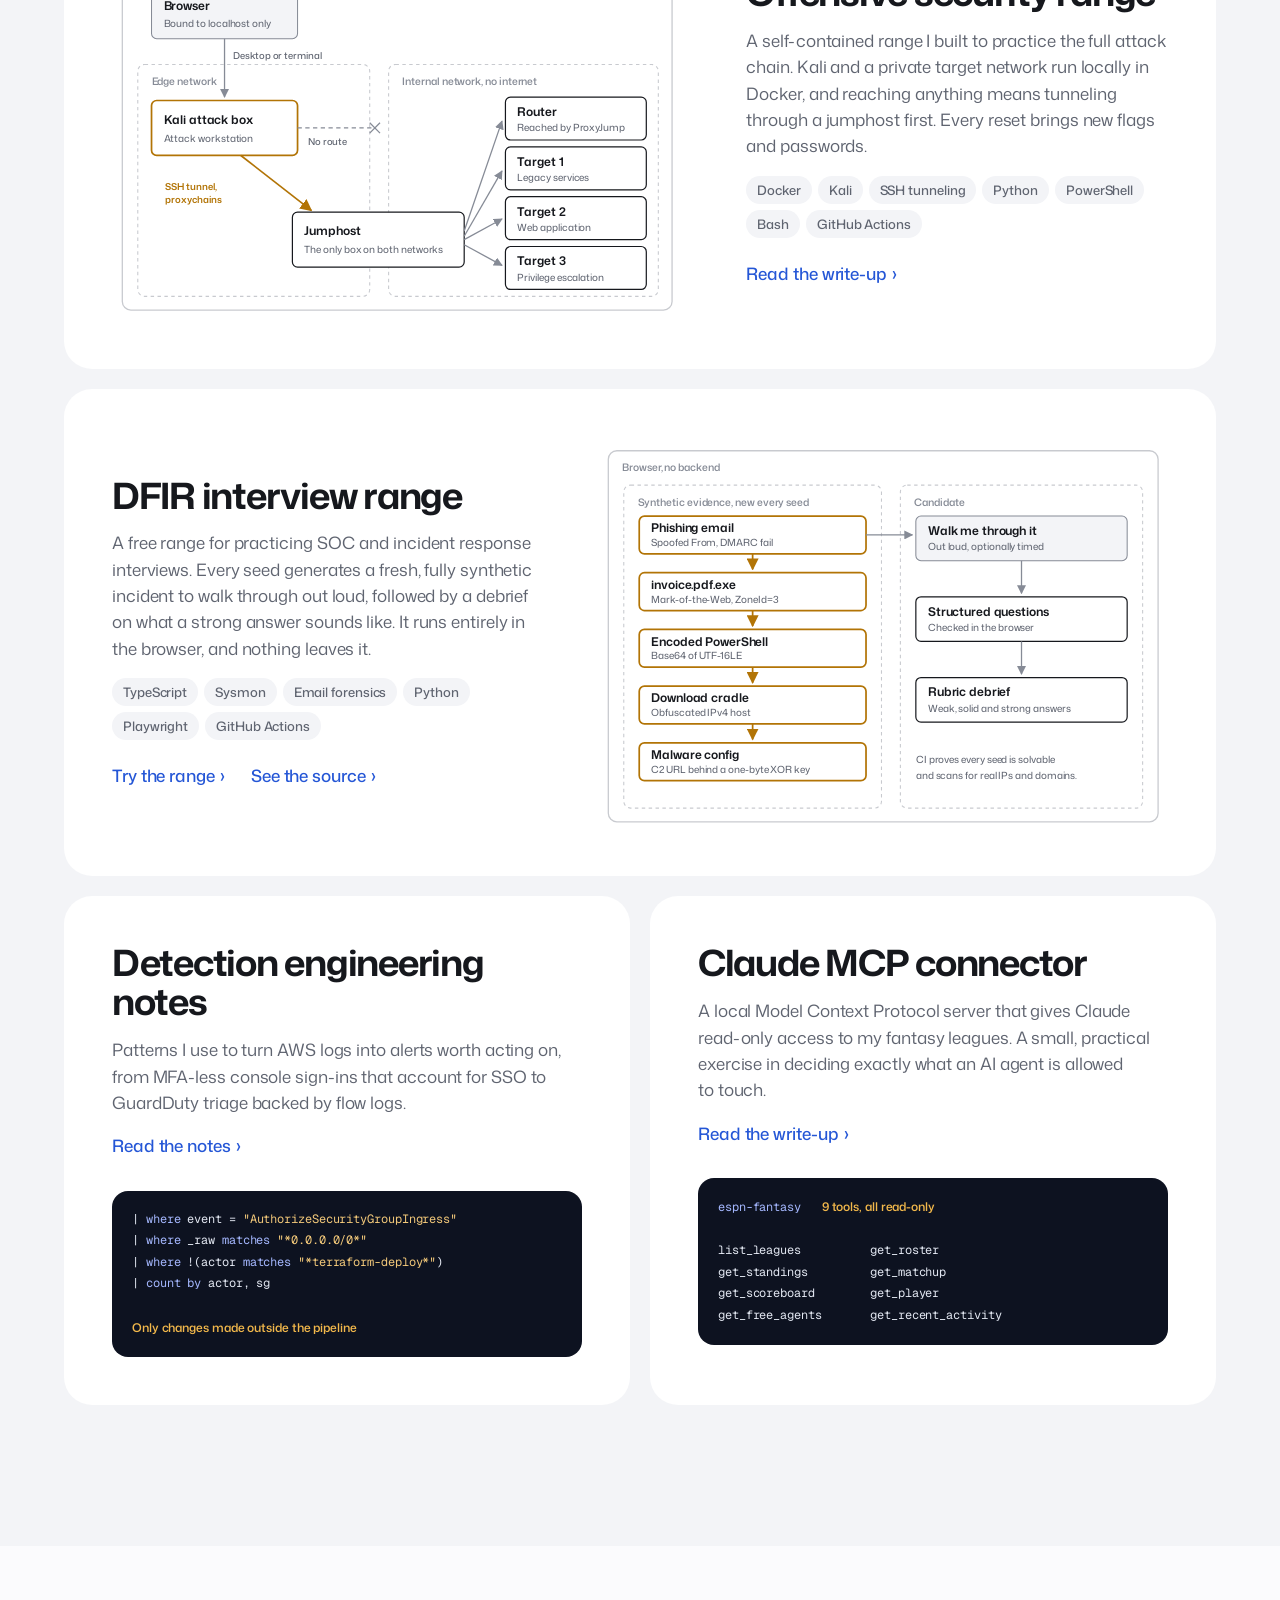
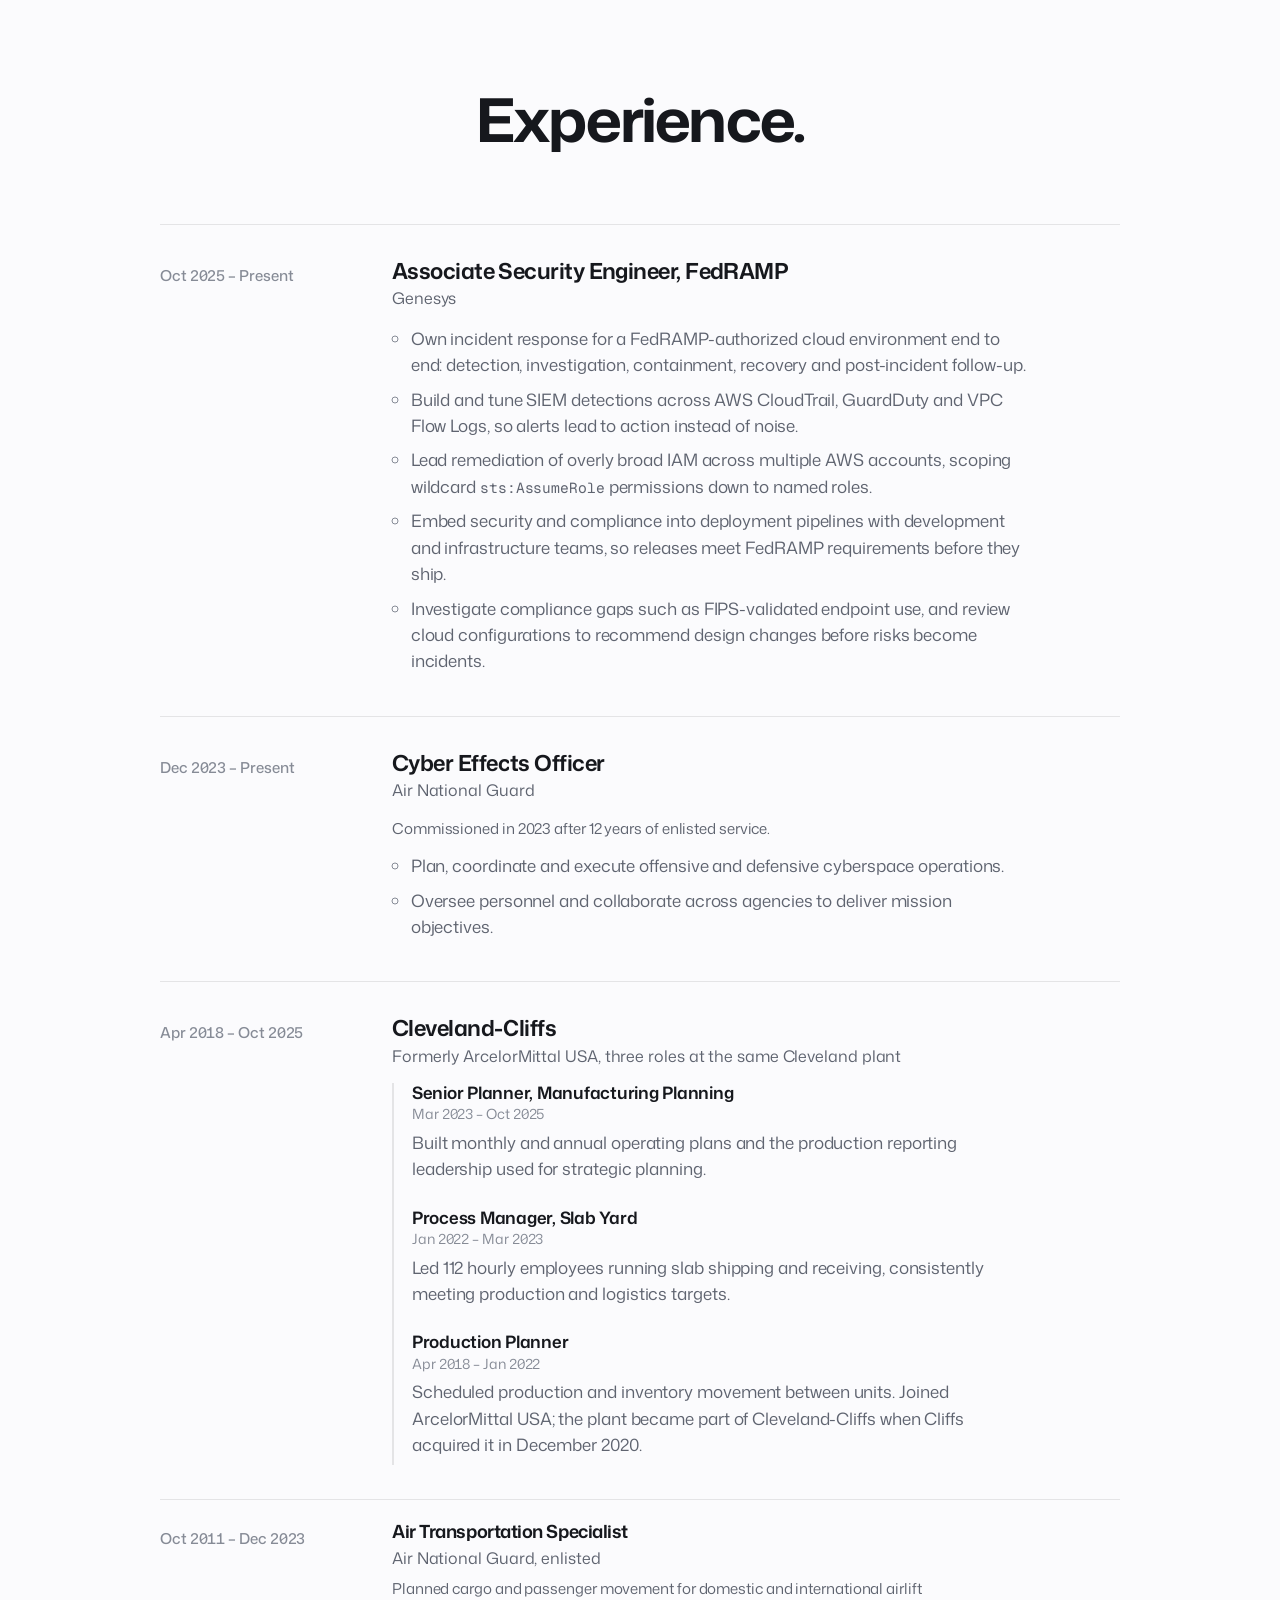
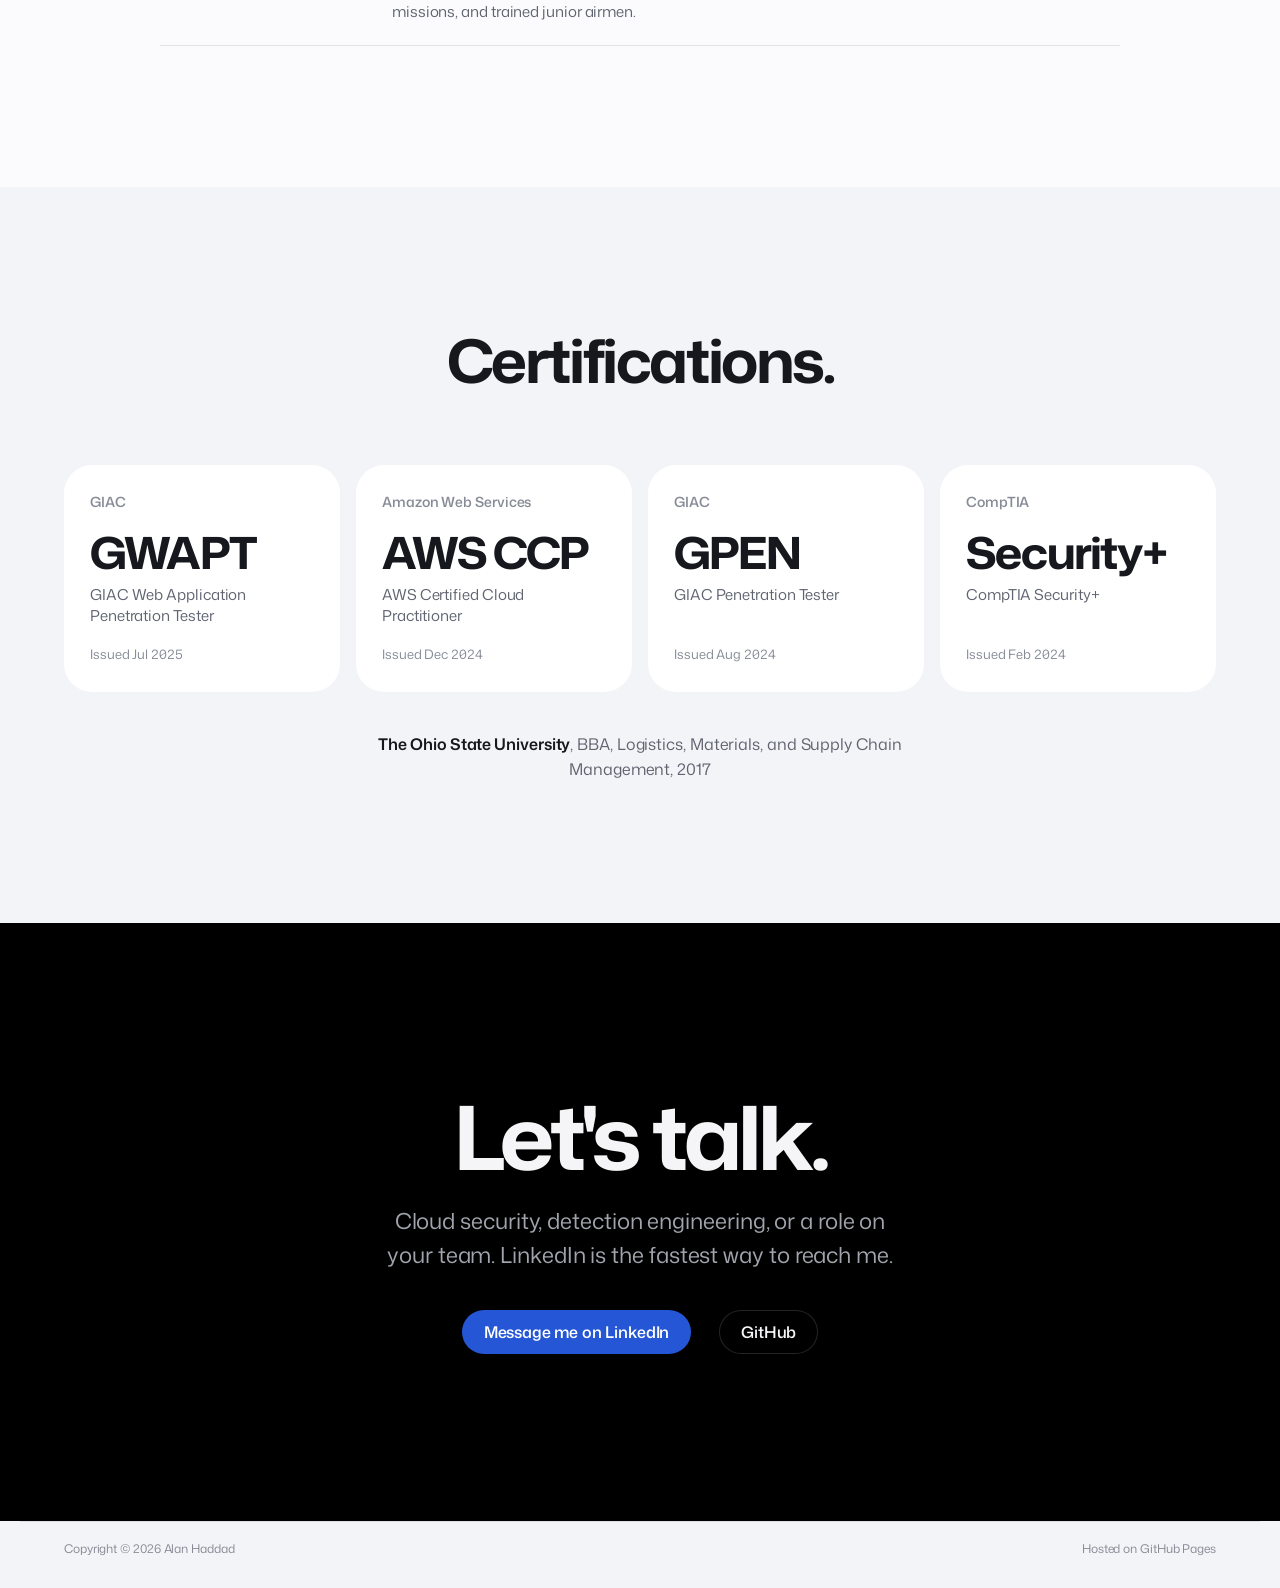
==== commit c4fa9244: "Harden the lab Terraform and make it deployable main.tf had placeholder AMIs and key names, unpinned" ====
--- a/index.html
+++ b/index.html
@@ -132,7 +132,7 @@
   <text class="el" x="322" y="253">scans</text>
 
   <text class="st" x="46" y="398">Security groups allow SSH and the Nessus UI from one admin /32.</text>
-  <text class="st" x="46" y="414">Only the target exposes HTTP.</text>
+  <text class="st" x="46" y="414">The target is never open to the internet.</text>
 
   <rect class="node node-ext" x="490" y="300" width="160" height="68" rx="6"/>
   <text class="t" x="504" y="328">Log bucket</text>
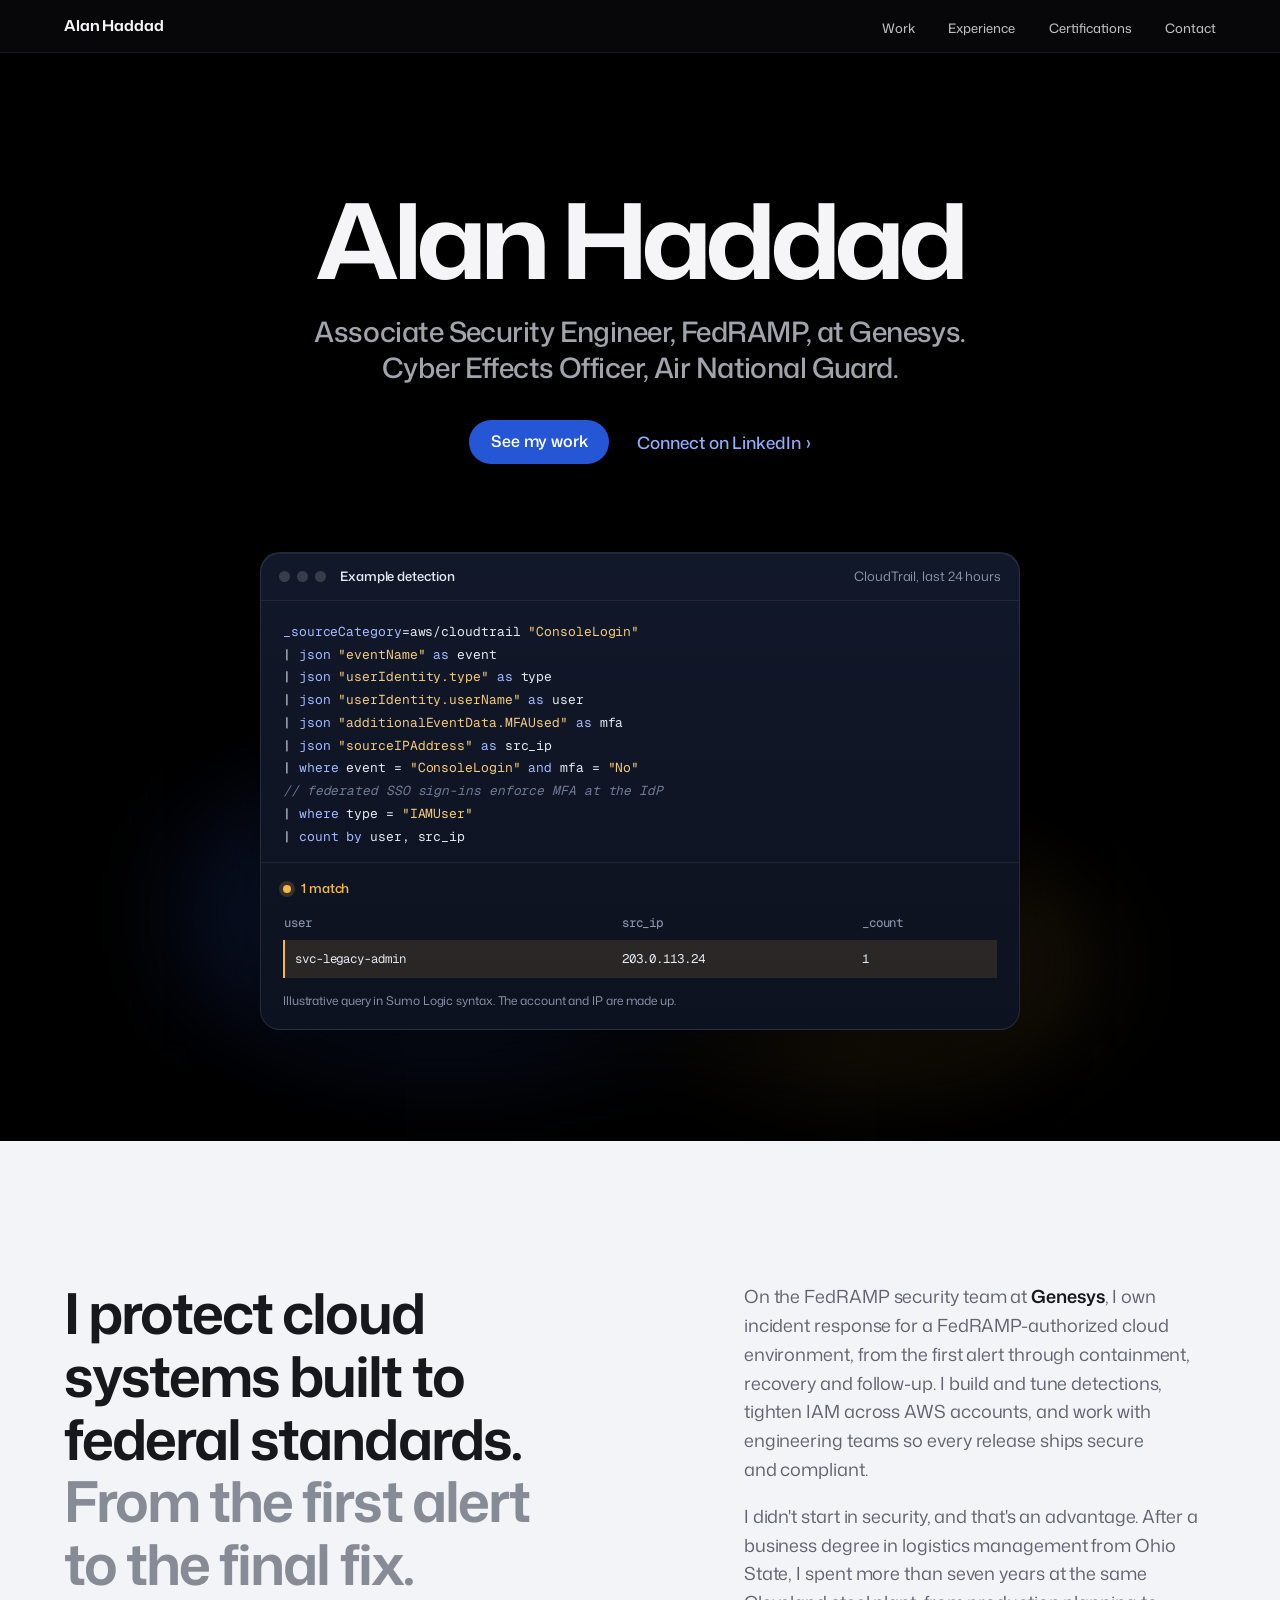
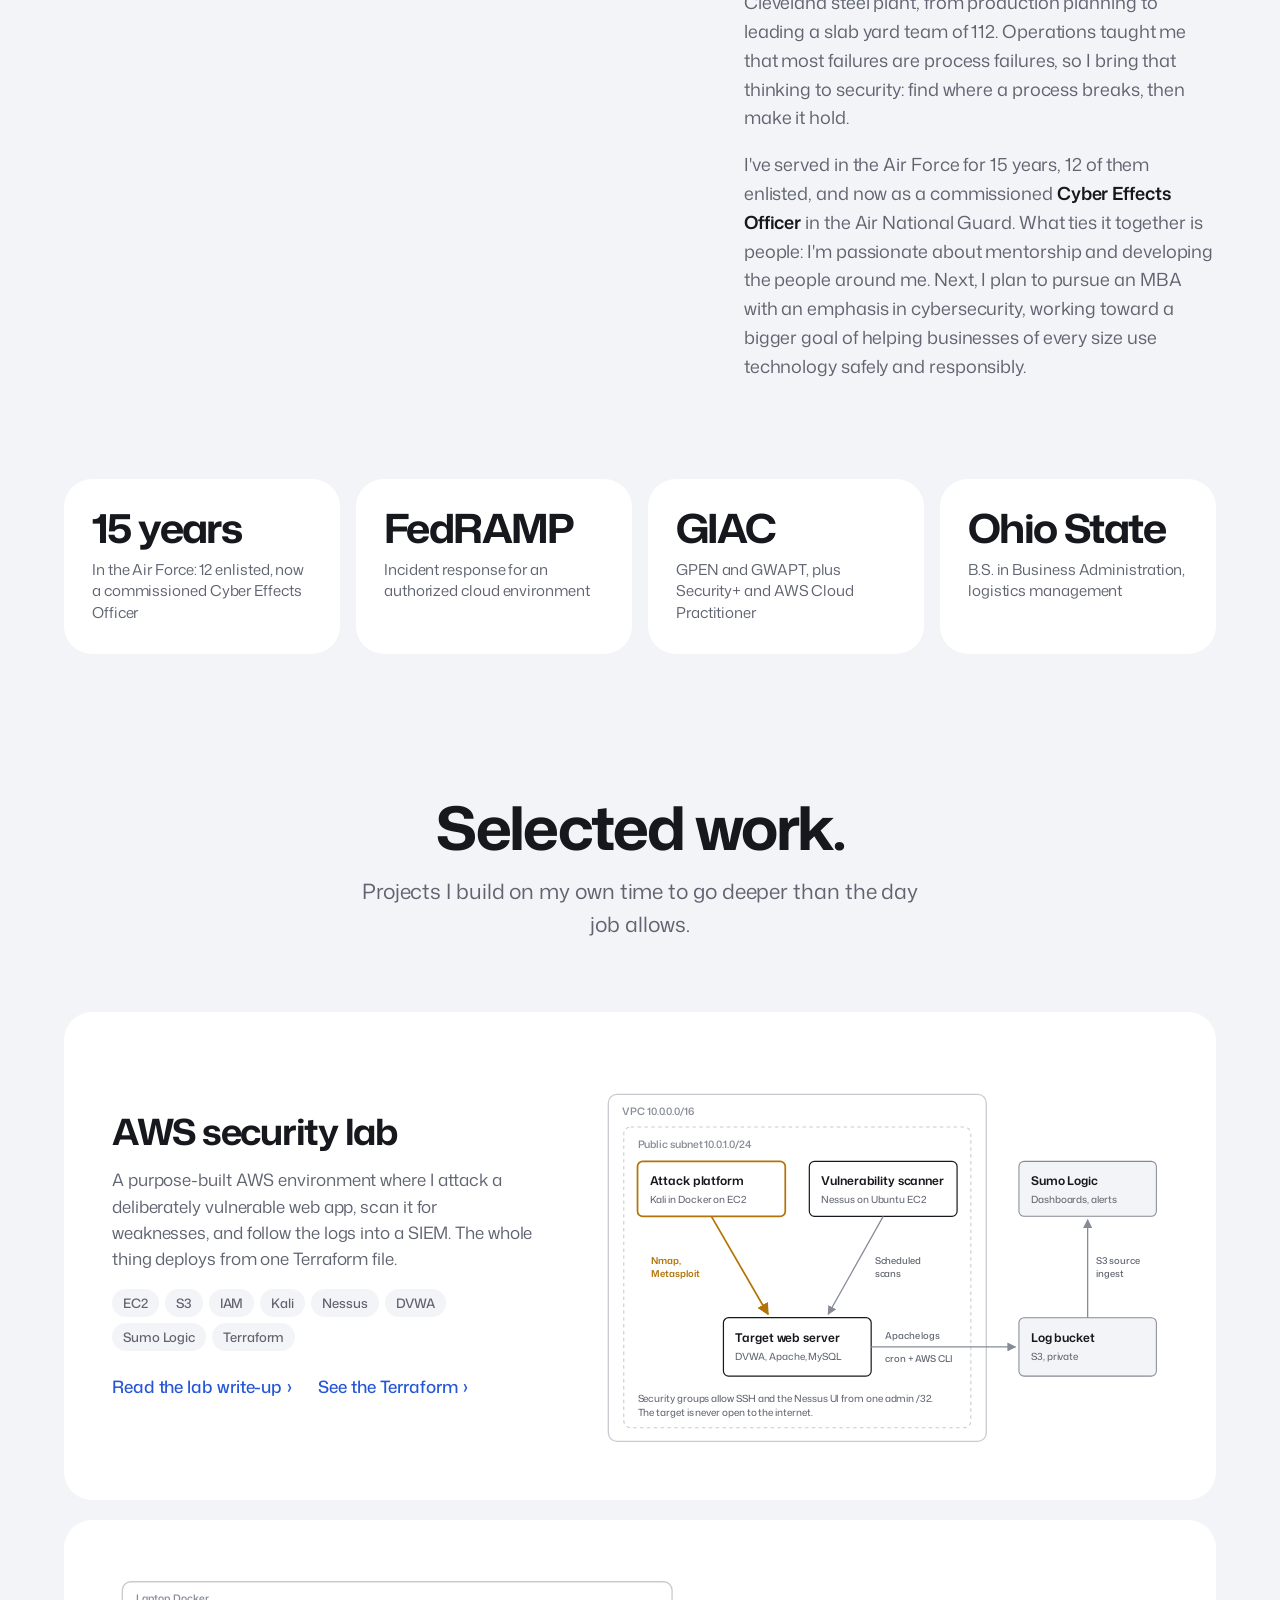
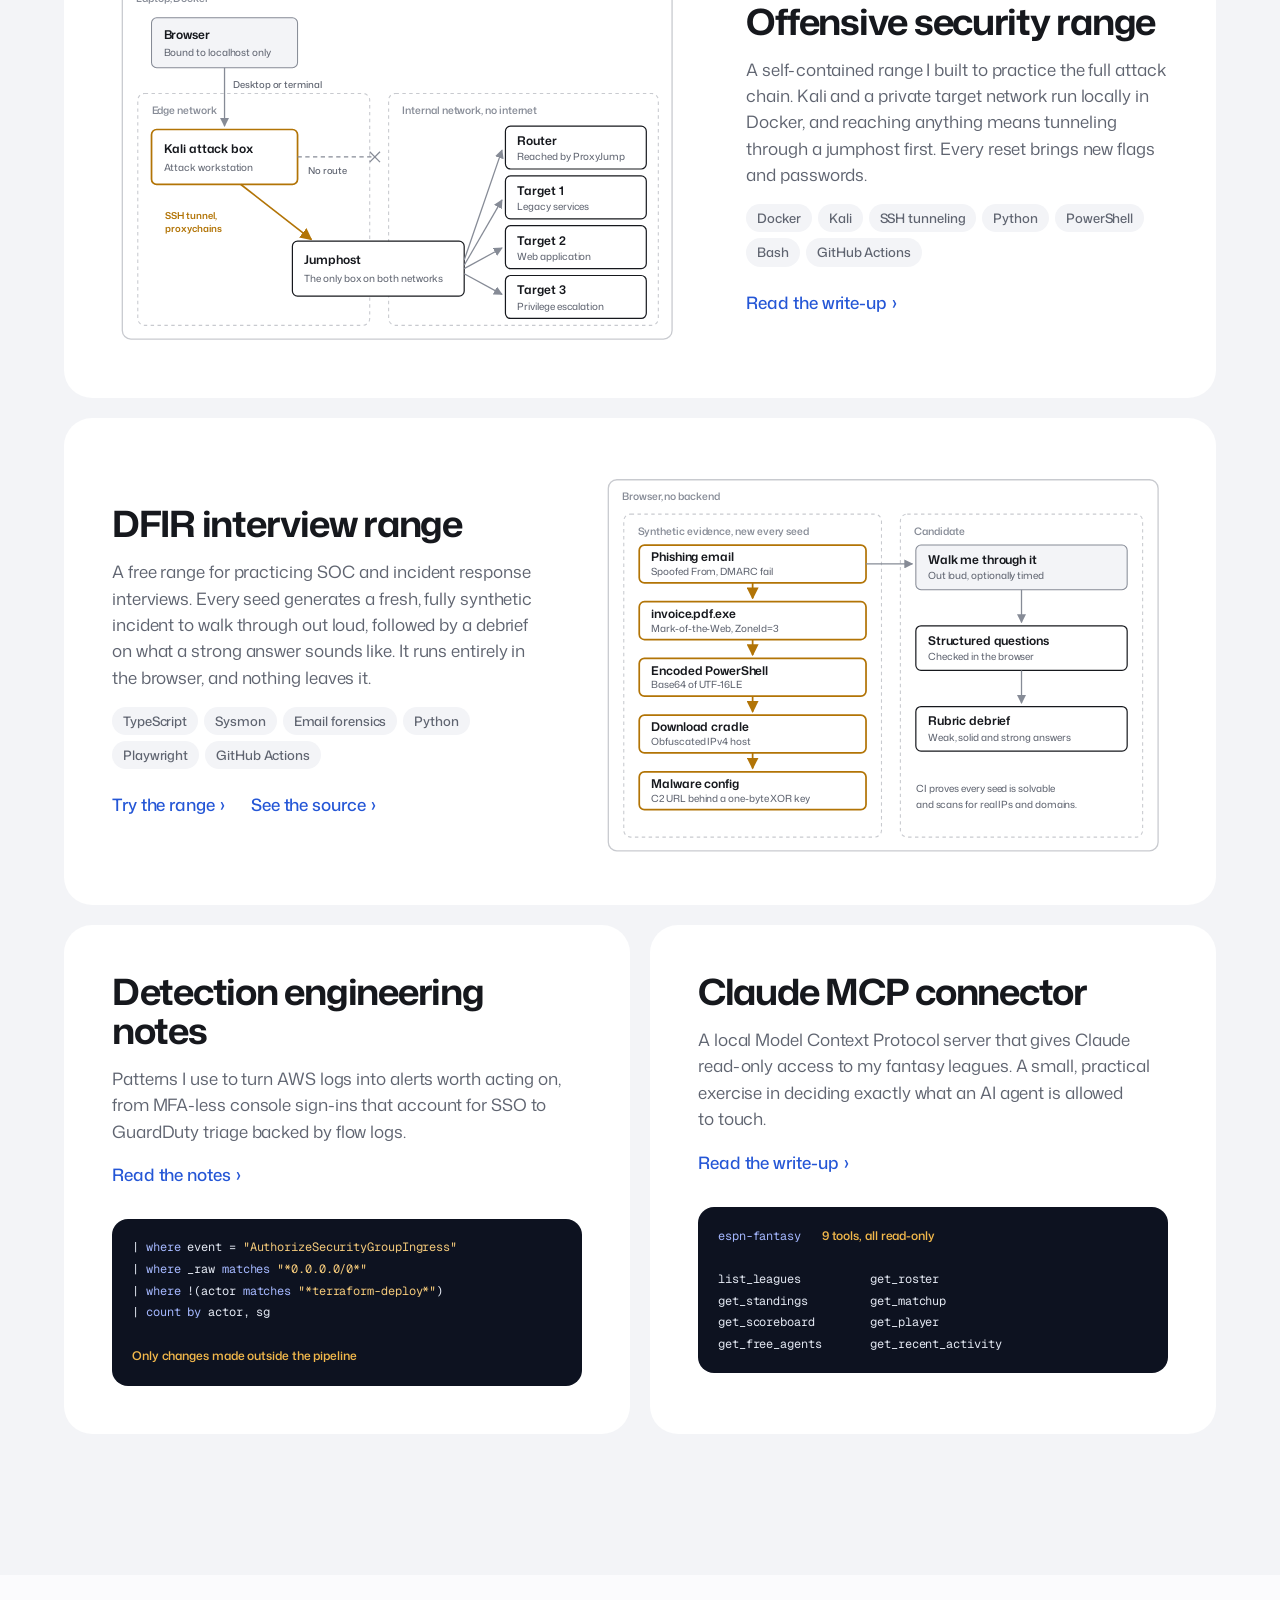
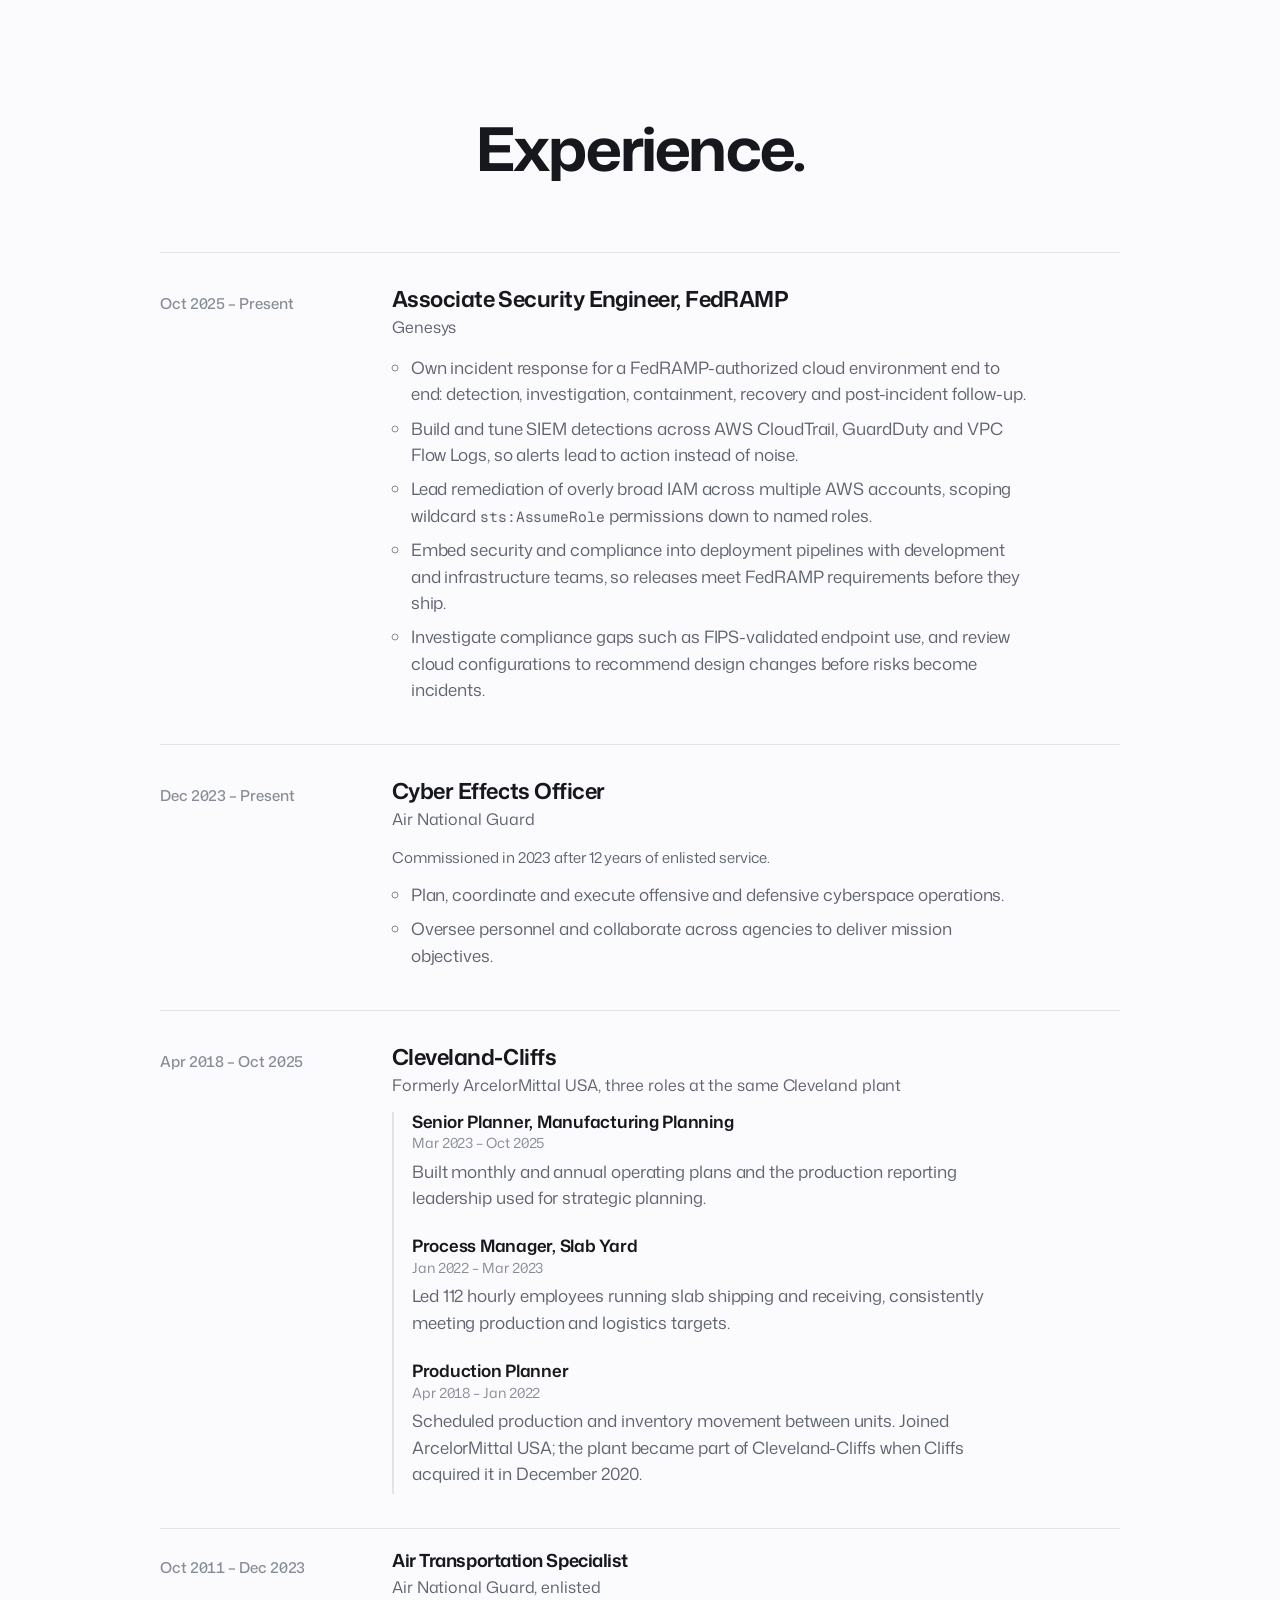
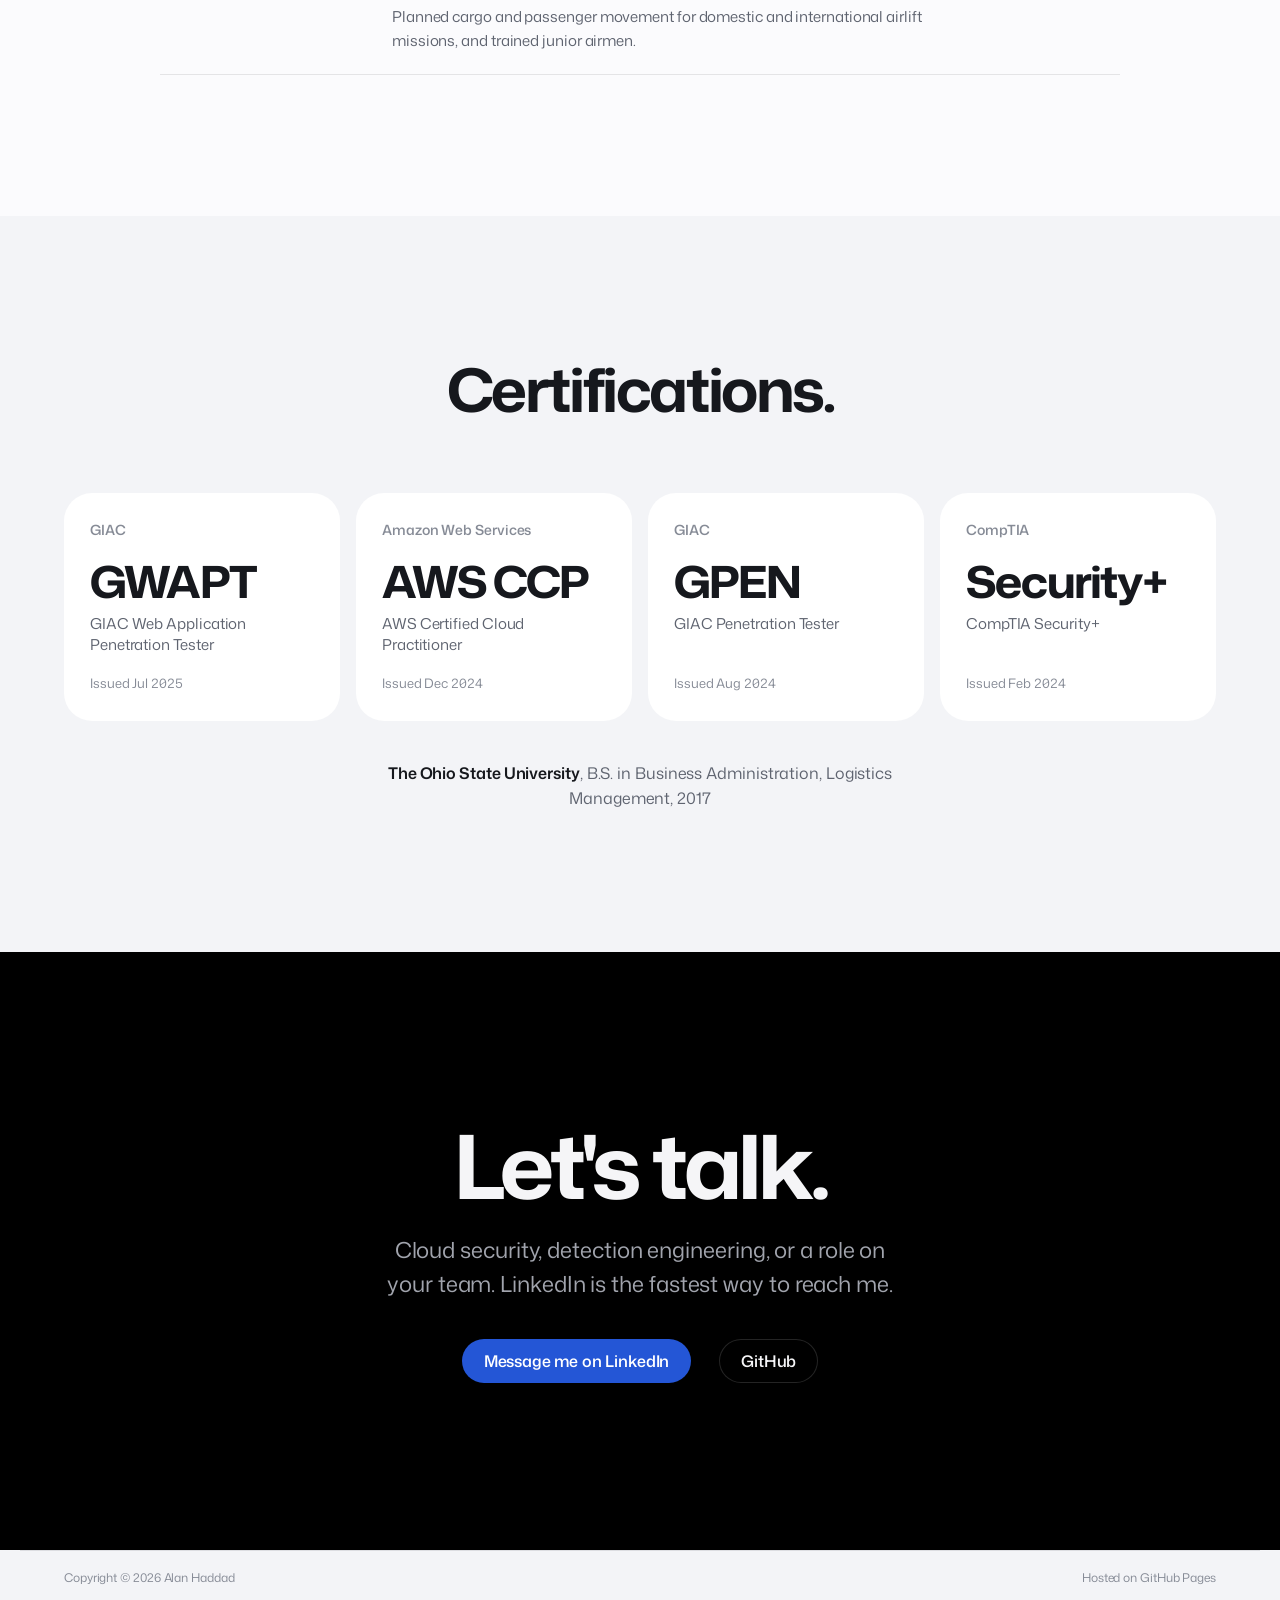
==== commit 75615f8c: "Correct Ohio State degree name Fisher College of Business awards a B.S. in Business Administration (" ====
--- a/index.html
+++ b/index.html
@@ -68,7 +68,7 @@
           <p class="statement reveal">I protect cloud systems built to federal standards. <span>From the first alert to the final fix.</span></p>
           <div class="about-copy reveal">
             <p>On the FedRAMP security team at <strong>Genesys</strong>, I own incident response for a FedRAMP-authorized cloud environment, from the first alert through containment, recovery and follow-up. I build and tune detections, tighten IAM across AWS accounts, and work with engineering teams so every release ships secure and compliant.</p>
-<p>I didn't start in security, and that's an advantage. After a BBA in logistics management from Ohio State, I spent more than seven years at the same Cleveland steel plant, from production planning to leading a slab yard team of 112. Operations taught me that most failures are process failures, so I bring that thinking to security: find where a process breaks, then make it hold.</p>
+<p>I didn't start in security, and that's an advantage. After a business degree in logistics management from Ohio State, I spent more than seven years at the same Cleveland steel plant, from production planning to leading a slab yard team of 112. Operations taught me that most failures are process failures, so I bring that thinking to security: find where a process breaks, then make it hold.</p>
 <p>I've served in the Air Force for 15 years, 12 of them enlisted, and now as a commissioned <strong>Cyber Effects Officer</strong> in the Air National Guard. What ties it together is people: I'm passionate about mentorship and developing the people around me. Next, I plan to pursue an MBA with an emphasis in cybersecurity, working toward a bigger goal of helping businesses of every size use technology safely and responsibly.</p>
           </div>
         </div>
@@ -76,7 +76,7 @@
           <div class="tile reveal"><span class="big">15 years</span><span class="small">In the Air Force: 12 enlisted, now a commissioned Cyber Effects Officer</span></div>
           <div class="tile reveal"><span class="big">FedRAMP</span><span class="small">Incident response for an authorized cloud environment</span></div>
           <div class="tile reveal"><span class="big">GIAC</span><span class="small">GPEN and GWAPT, plus Security+ and AWS Cloud Practitioner</span></div>
-          <div class="tile reveal"><span class="big">Ohio State</span><span class="small">BBA in logistics, materials and supply chain management</span></div>
+          <div class="tile reveal"><span class="big">Ohio State</span><span class="small">B.S. in Business Administration, logistics management</span></div>
         </div>
       </div>
     </section>
@@ -352,7 +352,7 @@
           <article class="cert reveal"><span class="issuer">GIAC</span><h3 class="abbr">GPEN</h3><span class="name">GIAC Penetration Tester</span><span class="issued">Issued Aug 2024</span></article>
           <article class="cert reveal"><span class="issuer">CompTIA</span><h3 class="abbr">Security+</h3><span class="name">CompTIA Security+</span><span class="issued">Issued Feb 2024</span></article>
         </div>
-        <p class="education reveal"><strong>The Ohio State University</strong>, BBA, Logistics, Materials, and Supply Chain Management, 2017</p>
+        <p class="education reveal"><strong>The Ohio State University</strong>, B.S. in Business Administration, Logistics Management, 2017</p>
       </div>
     </section>
 
